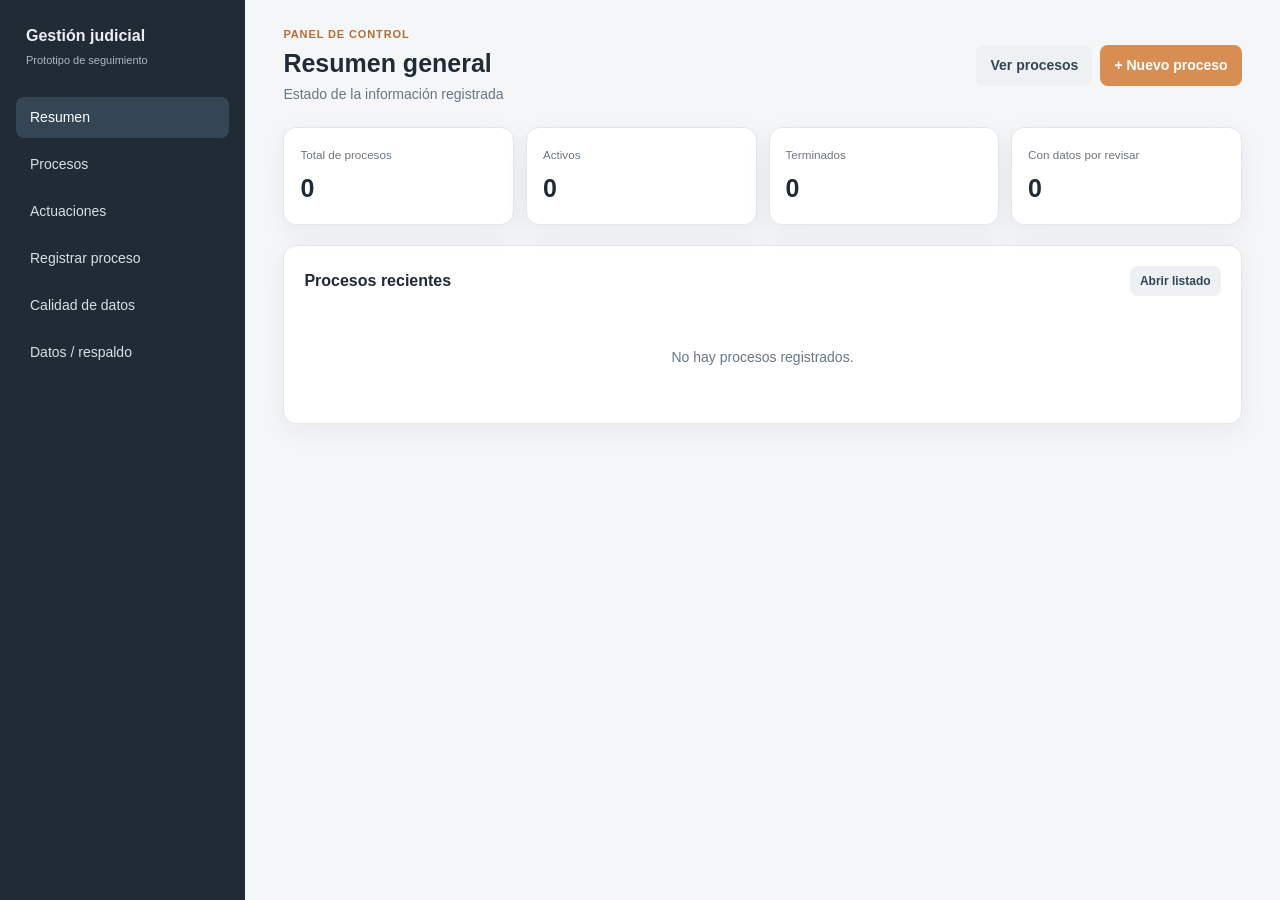
==== index.html @ 2a121b87 "Prueba modular" ====
<!DOCTYPE html>
<html lang="es">

<head>
  <meta charset="UTF-8">
  <meta name="viewport" content="width=device-width, initial-scale=1.0">
  <title>Gestión de procesos judiciales</title>
  <style>
    :root {
      --bg: #f4f6f8;
      --panel: #fff;
      --text: #202b36;
      --muted: #697785;
      --line: #e2e7eb;
      --accent: #d88d53;
      --accent2: #b96d34;
      --soft: #fff3e8;
      --danger: #b54747;
      --green: #287a59;
      --blue: #315d82;
      --shadow: 0 8px 28px rgba(26, 39, 51, .06)
    }

    * {
      box-sizing: border-box
    }

    body {
      margin: 0;
      background: var(--bg);
      color: var(--text);
      font: 14px/1.5 Inter, Segoe UI, Arial, sans-serif
    }

    button,
    input,
    select,
    textarea {
      font: inherit
    }

    button {
      cursor: pointer;
      border: 0;
      border-radius: 8px;
      padding: 10px 14px;
      background: var(--accent);
      color: white;
      font-weight: 600
    }

    button:hover {
      background: var(--accent2)
    }

    button.secondary {
      background: #edf1f4;
      color: #344454
    }

    button.danger {
      background: #fff0f0;
      color: var(--danger)
    }

    button.small {
      padding: 6px 10px;
      font-size: 12px
    }

    .app {
      display: grid;
      grid-template-columns: 245px 1fr;
      min-height: 100vh
    }

    .sidebar {
      background: #202b36;
      color: #eaf0f4;
      padding: 24px 16px
    }

    .brand {
      font-size: 16px;
      font-weight: 700;
      margin: 0 10px 28px
    }

    .brand span {
      display: block;
      color: #aab8c4;
      font-size: 11px;
      font-weight: 400;
      margin-top: 4px
    }

    .nav {
      display: grid;
      gap: 6px
    }

    .nav button {
      background: transparent;
      color: #d6e0e7;
      text-align: left;
      font-weight: 500
    }

    .nav button.active,
    .nav button:hover {
      background: #344554;
      color: white
    }

    .side-note {
      margin: 30px 10px;
      color: #aab8c4;
      font-size: 12px
    }

    .main {
      min-width: 0;
      padding: 26px clamp(16px, 3vw, 42px)
    }

    .top {
      display: flex;
      justify-content: space-between;
      align-items: center;
      gap: 16px;
      margin-bottom: 22px
    }

    .eyebrow {
      color: var(--accent2);
      font-size: 11px;
      font-weight: 700;
      letter-spacing: .08em;
      text-transform: uppercase
    }

    .top h1 {
      font-size: 25px;
      margin: 2px 0
    }

    .muted {
      color: var(--muted)
    }

    .actions {
      display: flex;
      gap: 8px;
      flex-wrap: wrap
    }

    .stats {
      display: grid;
      grid-template-columns: repeat(4, minmax(0, 1fr));
      gap: 12px;
      margin-bottom: 20px
    }

    .stat,
    .panel {
      background: var(--panel);
      border: 1px solid var(--line);
      border-radius: 13px;
      box-shadow: var(--shadow)
    }

    .stat {
      padding: 16px
    }

    .stat small {
      color: var(--muted)
    }

    .stat strong {
      display: block;
      font-size: 25px;
      margin-top: 5px
    }

    .panel {
      padding: 20px;
      margin-bottom: 18px
    }

    .panel-head {
      display: flex;
      justify-content: space-between;
      align-items: center;
      gap: 12px;
      margin-bottom: 16px
    }

    .panel h2 {
      font-size: 16px;
      margin: 0
    }

    .toolbar {
      display: flex;
      gap: 8px;
      flex-wrap: wrap
    }

    .toolbar input {
      min-width: 210px
    }

    .field-grid {
      display: grid;
      grid-template-columns: repeat(2, minmax(0, 1fr));
      gap: 13px
    }

    .field {
      display: grid;
      gap: 5px
    }

    .field.full {
      grid-column: 1/-1
    }

    label {
      font-size: 12px;
      color: #536272;
      font-weight: 650
    }

    input,
    select,
    textarea {
      width: 100%;
      border: 1px solid #d7dee4;
      background: white;
      border-radius: 8px;
      padding: 10px;
      color: var(--text);
      outline: none
    }

    input:focus,
    select:focus,
    textarea:focus {
      border-color: var(--accent);
      box-shadow: 0 0 0 3px #d88d5320
    }

    textarea {
      min-height: 84px;
      resize: vertical
    }

    .steps {
      display: flex;
      gap: 8px;
      margin: 0 0 20px;
      overflow: auto
    }

    .step {
      white-space: nowrap;
      background: #edf1f4;
      color: #657382;
      border-radius: 8px;
      padding: 9px 12px;
      font-size: 12px;
      font-weight: 650
    }

    .step.active {
      background: var(--soft);
      color: var(--accent2);
      outline: 1px solid #edc7a5
    }

    .step.done {
      background: #e8f4ee;
      color: var(--green)
    }

    .form-actions {
      display: flex;
      justify-content: space-between;
      gap: 8px;
      margin-top: 18px
    }

    .hidden {
      display: none !important
    }

    .table-wrap {
      overflow: auto
    }

    table {
      width: 100%;
      border-collapse: collapse;
      min-width: 720px
    }

    th,
    td {
      text-align: left;
      padding: 11px 10px;
      border-bottom: 1px solid var(--line);
      vertical-align: middle
    }

    th {
      font-size: 11px;
      color: var(--muted);
      text-transform: uppercase;
      letter-spacing: .04em
    }

    td {
      font-size: 13px
    }

    .pill {
      display: inline-block;
      padding: 4px 8px;
      border-radius: 20px;
      background: #edf1f4;
      color: #4f6170;
      font-size: 11px
    }

    .pill.active {
      background: #e8f4ee;
      color: var(--green)
    }

    .pill.closed {
      background: #f1f0f0;
      color: #68727b
    }

    .empty {
      text-align: center;
      padding: 35px;
      color: var(--muted)
    }

    .record-title {
      font-weight: 700
    }

    .record-sub {
      font-size: 11px;
      color: var(--muted)
    }

    .notice {
      padding: 11px 13px;
      border-radius: 8px;
      background: #fff7eb;
      color: #855b2f;
      font-size: 12px;
      margin-bottom: 14px
    }

    .actions-list {
      display: grid;
      gap: 10px
    }

    .action-row {
      display: grid;
      grid-template-columns: 150px 1fr auto;
      gap: 10px;
      align-items: center;
      border: 1px solid var(--line);
      padding: 12px;
      border-radius: 9px
    }

    .footer-note {
      font-size: 11px;
      color: var(--muted);
      margin-top: 15px
    }

    @media(max-width:850px) {
      .app {
        grid-template-columns: 1fr
      }

      .sidebar {
        padding: 12px
      }

      .brand {
        margin: 5px 8px 12px
      }

      .nav {
        grid-template-columns: repeat(3, 1fr)
      }

      .nav button {
        text-align: center;
        padding: 8px
      }

      .side-note {
        display: none
      }

      .stats {
        grid-template-columns: repeat(2, 1fr)
      }
    }

    @media(max-width:560px) {
      .main {
        padding: 16px
      }

      .top {
        align-items: flex-start;
        flex-direction: column
      }

      .field-grid {
        grid-template-columns: 1fr
      }

      .field.full {
        grid-column: auto
      }

      .stats {
        gap: 8px
      }

      .stat {
        padding: 12px
      }

      .action-row {
        grid-template-columns: 1fr
      }

      .steps {
        gap: 5px
      }
    }

    .modal {
      position: fixed;
      inset: 0;
      z-index: 5;
      background: #17212bb8;
      padding: 20px;
      display: none;
      place-items: center
    }

    .modal.open {
      display: grid
    }

    .modal-card {
      width: min(760px, 100%);
      max-height: min(85vh, 760px);
      overflow: auto;
      background: white;
      border-radius: 12px;
      padding: 22px;
      box-shadow: 0 18px 60px #10182055
    }

    .action-list {
      display: grid;
      gap: 8px;
      margin: 16px 0
    }

    .action-item {
      border-left: 3px solid var(--accent);
      padding: 10px 12px;
      background: #f7f8f9
    }

    .action-item strong {
      display: block;
      margin-bottom: 3px
    }

    .action-form {
      display: grid;
      grid-template-columns: 170px 1fr auto;
      gap: 8px;
      align-items: end
    }

    .modal-head {
      display: flex;
      justify-content: space-between;
      align-items: flex-start;
      gap: 12px
    }

    @media(max-width:560px) {
      .action-form {
        grid-template-columns: 1fr
      }
    }
  </style>
</head>

<body>
  <div class="app">
    <aside class="sidebar">
      <div class="brand">Gestión judicial <span>Prototipo de seguimiento</span></div>
      <nav class="nav">
        <button class="active" data-view="dashboard">Resumen</button>
        <button data-view="processes">Procesos</button>
        <button data-view="actions">Actuaciones</button>
        <button data-view="form">Registrar proceso</button>
        <button data-view="quality">Calidad de datos</button>
        <button data-view="backup">Datos / respaldo</button>
      </nav>
    </aside>
    <main class="main">
      <header class="top">
        <div>
          <div class="eyebrow">Panel de control</div>
          <h1 id="pageTitle">Resumen general</h1>
          <div class="muted" id="pageSubtitle">Estado de la información registrada</div>
        </div>
        <div class="actions"><button class="secondary" onclick="showView('processes')">Ver procesos</button><button
            onclick="newProcess()">+ Nuevo proceso</button></div>
      </header>
      <section id="dashboard" class="view">
        <div class="stats">
          <div class="stat"><small>Total de procesos</small><strong id="statTotal">0</strong></div>
          <div class="stat"><small>Activos</small><strong id="statActive">0</strong></div>
          <div class="stat"><small>Terminados</small><strong id="statClosed">0</strong></div>
          <div class="stat"><small>Con datos por revisar</small><strong id="statIssues">0</strong></div>
        </div>
        <div class="panel">
          <div class="panel-head">
            <h2>Procesos recientes</h2><button class="secondary small" onclick="showView('processes')">Abrir
              listado</button>
          </div>
          <div id="recentTable"></div>
        </div>
      </section>
      <section id="processes" class="view hidden">
        <div class="panel">
          <div class="panel-head">
            <h2>Listado de procesos</h2>
            <div class="toolbar"><input id="search" placeholder="Buscar radicado, demandante, abogado..."
                oninput="renderProcesses()"><select id="filterState" onchange="renderProcesses()">
                <option value="">Todos los estados</option>
                <option>Activo</option>
                <option>Terminado</option>
                <option>Desvinculado</option>
              </select></div>
          </div>
          <div id="processTable"></div>
        </div>
      </section>
      <section id="actions" class="view hidden">
        <div class="panel">
          <div class="panel-head">
            <h2>Actuaciones registradas</h2>
            <div class="toolbar"><input id="actionsSearch" placeholder="Buscar actuación, proceso o radicado..."
                oninput="renderActions()"></div>
          </div>
          <div id="allActionsTable"></div>
        </div>
      </section>
      <section id="form" class="view hidden">
        <div class="panel">
          <div class="panel-head">
            <div>
              <h2 id="formTitle">Registrar proceso</h2>
              <div class="muted">Complete la información por etapas. Los campos marcados con * son obligatorios.</div>
            </div><span class="pill" id="editBadge">Nuevo</span>
          </div>
          <div class="steps" id="steps">
            <div class="step active">1. Identificación</div>
            <div class="step">2. Partes</div>
            <div class="step">3. Información judicial</div>
            <div class="step">4. Pretensiones</div>
            <div class="step">5. Revisión</div>
          </div>
          <form id="processForm" onsubmit="return false">
            <div class="form-step" data-step="0">
              <div class="field-grid">
                <div class="field"><label>No. corto *</label><input name="shortNo" placeholder="AAAA-NNNNN" required>
                </div>
                <div class="field"><label>Radicado (23 dígitos) *</label><input name="radicado" inputmode="numeric"
                    maxlength="23" placeholder="Solo números" required></div>
                <div class="field"><label>Radicado actual</label><input name="currentRadicado"></div>
                <div class="field"><label>ID SIPROJ</label><input name="siproJ"></div>
                <div class="field"><label>Expediente ORFEO</label><input name="orfeo"></div>
                <div class="field"><label>Cédulas / identificadores</label><input name="ids"></div>
              </div>
            </div>
            <div class="form-step hidden" data-step="1">
              <div class="field-grid">
                <div class="field"><label>Demandante *</label><input name="claimant" required></div>
                <div class="field"><label>Demandado *</label><input name="defendant" required></div>
                <div class="field"><label>Área generadora del daño</label><input name="area"></div>
                <div class="field"><label>Abogado / responsable</label><input name="lawyer"></div>
              </div>
            </div>
            <div class="form-step hidden" data-step="2">
              <div class="field-grid">
                <div class="field"><label>Instancia</label><select name="instance">
                    <option value="">Seleccione</option>
                    <option>Primera</option>
                    <option>Segunda</option>
                    <option>Única</option>
                    <option>Casación</option>
                    <option>Otra</option>
                  </select></div>
                <div class="field"><label>Tipo de proceso</label><input name="type"
                    placeholder="Ej. Reparación directa"></div>
                <div class="field"><label>Despacho judicial inicial</label><input name="court"></div>
                <div class="field"><label>Causa</label><input name="cause"></div>
                <div class="field"><label>Estado *</label><select name="state" required>
                    <option>Activo</option>
                    <option>Terminado</option>
                    <option>Desvinculado</option>
                  </select></div>
                <div class="field"><label>Fecha de inicio</label><input name="startDate" type="date"></div>
                <div class="field"><label>Fecha de terminación</label><input name="endDate" type="date"></div>
              </div>
            </div>
            <div class="form-step hidden" data-step="3">
              <div class="field-grid">
                <div class="field full"><label>Pretensión / asunto</label><textarea name="claim"></textarea></div>
                <div class="field"><label>Valor de las pretensiones (COP)</label><input name="amount" type="number"
                    min="0" step="1" placeholder="Ej. 150000000"></div>
                <div class="field"><label>¿Medida cautelar?</label><select name="cautelar">
                    <option>No informado</option>
                    <option>Sí</option>
                    <option>No</option>
                  </select></div>
                <div class="field full"><label>Observaciones</label><textarea name="notes"></textarea></div>
              </div>
            </div>
            <div class="form-step hidden" data-step="4">
              <div id="reviewBox" class="notice">Revise la información antes de guardar.</div>
              <div class="field"><label><input type="checkbox" id="confirmData" style="width:auto"> Confirmo que revisé
                  los datos ingresados.</label></div>
            </div>
            <div class="form-actions"><button type="button" class="secondary" id="prevBtn"
                onclick="moveStep(-1)">Anterior</button>
              <div><button type="button" class="secondary" onclick="showView('processes')">Cancelar</button> <button
                  type="button" id="nextBtn" onclick="moveStep(1)">Siguiente</button><button type="button" id="saveBtn"
                  class="hidden" onclick="saveProcess()">Guardar proceso</button></div>
            </div>
          </form>
        </div>
      </section>
      <section id="quality" class="view hidden">
        <div class="panel">
          <div class="panel-head">
            <h2>Revisión de calidad</h2><button class="secondary small" onclick="renderQuality()">Actualizar</button>
          </div>
          <div id="qualityTable"></div>
        </div>
      </section>
      <section id="backup" class="view hidden">
        <div class="panel">
          <h2>Datos y Excel</h2>
          <p class="muted">Descargue un archivo Excel con una hoja de procesos yotra de actuaciones.</p>
          <div class="actions"><button onclick="exportExcel()">Descargar Excel</button><button class="danger"
              onclick="clearData()">Eliminar todos los datos</button></div>
        </div>
      </section>
    </main>
    <div id="actionsDialog" class="modal" role="dialog" aria-modal="true" aria-labelledby="actionsTitle">
      <section class="modal-card">
        <div class="modal-head">
          <div>
            <h2 id="actionsTitle">Actuaciones</h2>
            <div id="actionsProcess" class="muted"></div>
          </div><button class="secondary small" type="button" onclick="closeActions()"
            aria-label="Cerrar">Cerrar</button>
        </div>
        <div id="actionList" class="action-list"></div>
        <form id="actionForm" class="action-form" onsubmit="saveAction(event)">
          <div class="field"><label for="actionDate">Fecha</label><input id="actionDate" type="date" required></div>
          <div class="field"><label for="actionDescription">Descripción</label><input id="actionDescription" required
              maxlength="1000" placeholder="Descripción de la actuación"></div>
          <button type="submit">Agregar</button>
        </form>
      </section>
    </div>
  </div>
  <script>
    const KEY = 'demo_procesos_judiciales_v1'; let records = []; let step = 0; let editingId = null; let actionProcessId = null;
    const fields = ['shortNo', 'radicado', 'currentRadicado', 'siproJ', 'orfeo', 'ids', 'claimant', 'defendant', 'area', 'lawyer', 'instance', 'type', 'court', 'cause', 'state', 'startDate', 'endDate', 'claim', 'amount', 'cautelar', 'notes'];
    const labels = { shortNo: 'No. corto', radicado: 'Radicado', currentRadicado: 'Radicado actual', siproJ: 'ID SIPROJ', orfeo: 'Expediente ORFEO', ids: 'Cédulas / identificadores', claimant: 'Demandante', defendant: 'Demandado', area: 'Área generadora', lawyer: 'Responsable', instance: 'Instancia', type: 'Tipo de proceso', court: 'Despacho', cause: 'Causa', state: 'Estado', startDate: 'Fecha de inicio', endDate: 'Fecha de terminación', claim: 'Pretensión / asunto', amount: 'Valor de pretensiones', cautelar: 'Medida cautelar', notes: 'Observaciones' };
    function load() { try { const saved = localStorage.getItem(KEY); records = saved ? JSON.parse(saved) : []; if (!Array.isArray(records)) records = [] } catch (error) { records = []; console.error(error) } renderAll() }
    function persist() { localStorage.setItem(KEY, JSON.stringify(records)); renderAll() }
    function showView(id) { document.querySelectorAll('.view').forEach(x => x.classList.add('hidden')); document.getElementById(id).classList.remove('hidden'); document.querySelectorAll('.nav button').forEach(b => b.classList.toggle('active', b.dataset.view === id)); const titles = { dashboard: ['Resumen general', 'Estado de la información registrada'], processes: ['Procesos', 'Consulta y edición de registros'], actions: ['Actuaciones', 'Historial de actuaciones registradas'], form: ['Registro de proceso', 'Formulario por etapas'], quality: ['Calidad de datos', 'Campos faltantes o inconsistentes'], backup: ['Datos y Excel', 'Descarga de información en formato Excel'] }; document.getElementById('pageTitle').textContent = titles[id][0]; document.getElementById('pageSubtitle').textContent = titles[id][1]; if (id === 'processes') renderProcesses(); if (id === 'actions') renderActions(); if (id === 'quality') renderQuality() }
    document.querySelectorAll('.nav button').forEach(b => b.addEventListener('click', () => showView(b.dataset.view)));
    function newProcess() { editingId = null; document.getElementById('processForm').reset(); document.getElementById('formTitle').textContent = 'Registrar proceso'; document.getElementById('editBadge').textContent = 'Nuevo'; document.getElementById('confirmData').checked = false; step = 0; setStep(); showView('form') }
    function editProcess(id) { const r = records.find(x => x.id === id); if (!r) return; editingId = id; const f = document.getElementById('processForm'); f.reset(); fields.forEach(k => { if (f.elements[k]) f.elements[k].value = r[k] ?? '' }); document.getElementById('formTitle').textContent = 'Editar proceso'; document.getElementById('editBadge').textContent = 'Edición'; document.getElementById('confirmData').checked = false; step = 0; setStep(); showView('form') }
    function setStep() { document.querySelectorAll('.form-step').forEach((el, i) => el.classList.toggle('hidden', i !== step)); document.querySelectorAll('.step').forEach((el, i) => { el.classList.toggle('active', i === step); el.classList.toggle('done', i < step) }); document.getElementById('prevBtn').disabled = step === 0; document.getElementById('nextBtn').classList.toggle('hidden', step === 4); document.getElementById('saveBtn').classList.toggle('hidden', step !== 4); if (step === 4) makeReview() }
    function moveStep(delta) { if (delta > 0 && !validateStep()) return; step = Math.max(0, Math.min(4, step + delta)); setStep() }
    function validateStep() {
      const box = document.querySelector(`.form-step[data-step="${step}"]`); for (const el of box.querySelectorAll('[required]')) { if (!el.value.trim()) { el.focus(); alert('Complete el campo obligatorio: ' + (el.closest('.field').querySelector('label')?.textContent || el.name)); return false } }
      if (step === 0) { let rad = document.querySelector('[name=radicado]').value.trim(); if (!/^\d{23}$/.test(rad)) { alert('El radicado debe contener exactamente 23 dígitos. Se conserva como texto para evitar pérdida de ceros.'); return false } }
      return true
    }
    function makeReview() { let f = document.getElementById('processForm'); let data = Object.fromEntries(fields.map(k => [k, f.elements[k]?.value || ''])); document.getElementById('reviewBox').innerHTML = '<b>Resumen de revisión</b><br>' + ['shortNo', 'radicado', 'claimant', 'defendant', 'type', 'state', 'lawyer'].map(k => `<div>${labels[k]}: ${escapeHtml(data[k] || 'Sin diligenciar')}</div>`).join('') + '<br>Al guardar, el registro quedará disponible en este navegador.' }
    async function saveProcess() { if (!document.getElementById('confirmData').checked) { alert('Marque la confirmación de revisión antes de guardar.'); return } const f = document.getElementById('processForm'); const data = Object.fromEntries(fields.map(k => [k, f.elements[k]?.value.trim() || ''])); if (!/^\d{23}$/.test(data.radicado)) { alert('Radicado inválido.'); step = 0; setStep(); return } const duplicate = records.find(r => r.radicado === data.radicado && r.id !== editingId); if (duplicate) { alert('Ya existe un registro con ese radicado. Revise el listado antes de continuar.'); return } if (data.state === 'Terminado' && !data.endDate && !confirm('El proceso está Terminado pero no tiene fecha de terminación. ¿Guardar de todas formas?')) return; const now = new Date().toISOString(); if (editingId) { let i = records.findIndex(r => r.id === editingId); records[i] = { ...records[i], ...data, updatedAt: now } } else records.unshift({ id: crypto.randomUUID ? crypto.randomUUID() : String(Date.now()), ...data, createdAt: now, updatedAt: now, actions: [] }); try { await persist(); newProcess(); alert('Registro guardado. El formulario está listo para registrar otro proceso.') } catch (error) { alert(error.message) } }
    function escapeHtml(s) { return String(s ?? '').replace(/[&<>"']/g, c => ({ '&': '&amp;', '<': '&lt;', '>': '&gt;', '"': '&quot;', "'": '&#39;' }[c])) }
    function fmtDate(s) { return s ? new Date(s + 'T00:00:00').toLocaleDateString('es-CO') : '—' }
    function row(r) { return `<tr><td><div class="record-title">${escapeHtml(r.shortNo || 'Sin número')}</div><div class="record-sub">${escapeHtml(r.radicado)}</div></td><td>${escapeHtml(r.claimant || '—')}<div class="record-sub">Demandado: ${escapeHtml(r.defendant || '—')}</div></td><td>${escapeHtml(r.type || '—')}</td><td>${escapeHtml(r.lawyer || 'Sin asignar')}</td><td><span class="pill ${r.state === 'Activo' ? 'active' : r.state === 'Terminado' ? 'closed' : ''}">${escapeHtml(r.state)}</span></td><td><button class="secondary small" onclick="editProcess('${r.id}')">Editar</button> <button class="secondary small" onclick="openActions('${r.id}')">Actuaciones (${(r.actions || []).length})</button> <button class="danger small" onclick="deleteProcess('${r.id}')">Eliminar</button></td></tr>` }
    function table(list) { return list.length ? `<div class="table-wrap"><table><thead><tr><th>Identificación</th><th>Partes</th><th>Tipo</th><th>Responsable</th><th>Estado</th><th>Acciones</th></tr></thead><tbody>${list.map(row).join('')}</tbody></table></div>` : '<div class="empty">No hay procesos registrados.</div>' }
    function renderProcesses() { let q = (document.getElementById('search')?.value || '').toLowerCase(); let st = document.getElementById('filterState')?.value || ''; let list = records.filter(r => (!st || r.state === st) && fields.some(k => String(r[k] || '').toLowerCase().includes(q))); document.getElementById('processTable').innerHTML = table(list) }
    function renderActions() { const query = (document.getElementById('actionsSearch')?.value || '').trim().toLowerCase(); const entries = records.flatMap(record => (record.actions || []).map(action => ({ record, action }))).filter(({ record, action }) => [record.shortNo, record.radicado, record.claimant, action.date, action.description].some(value => String(value || '').toLowerCase().includes(query))).sort((a, b) => b.action.date.localeCompare(a.action.date) || String(b.action.createdAt || '').localeCompare(String(a.action.createdAt || ''))); document.getElementById('allActionsTable').innerHTML = entries.length ? `<div class="table-wrap"><table><thead><tr><th>Proceso</th><th>Radicado</th><th>Fecha</th><th>Actuación</th><th>Demandante</th><th></th></tr></thead><tbody>${entries.map(({ record, action }) => `<tr><td>${escapeHtml(record.shortNo || 'Sin número')}</td><td>${escapeHtml(record.radicado || '—')}</td><td>${escapeHtml(fmtDate(action.date))}</td><td>${escapeHtml(action.description)}</td><td>${escapeHtml(record.claimant || '—')}</td><td><button class="secondary small" onclick="openActions('${record.id}')">Abrir historial</button></td></tr>`).join('')}</tbody></table></div>` : '<div class="empty">No hay actuaciones registradas.</div>' }
    function renderAll() { document.getElementById('statTotal').textContent = records.length; document.getElementById('statActive').textContent = records.filter(r => r.state === 'Activo').length; document.getElementById('statClosed').textContent = records.filter(r => r.state === 'Terminado').length; document.getElementById('statIssues').textContent = records.filter(issues).length; document.getElementById('recentTable').innerHTML = table(records.slice(0, 5)); if (!document.getElementById('processes').classList.contains('hidden')) renderProcesses(); if (!document.getElementById('actions').classList.contains('hidden')) renderActions(); if (!document.getElementById('quality').classList.contains('hidden')) renderQuality() }
    function issues(r) { return !r.currentRadicado || !r.lawyer || (r.state === 'Terminado' && !r.endDate) || !r.area }
    function renderQuality() { let list = records.filter(issues); document.getElementById('qualityTable').innerHTML = list.length ? `<div class="table-wrap"><table><thead><tr><th>No. corto</th><th>Radicado</th><th>Observaciones de calidad</th><th></th></tr></thead><tbody>${list.map(r => { let m = []; if (!r.currentRadicado) m.push('Falta radicado actual'); if (!r.lawyer) m.push('Sin responsable'); if (!r.area) m.push('Sin área'); if (r.state === 'Terminado' && !r.endDate) m.push('Terminado sin fecha'); return `<tr><td>${escapeHtml(r.shortNo)}</td><td>${escapeHtml(r.radicado)}</td><td>${m.join(' · ')}</td><td><button class="secondary small" onclick="editProcess('${r.id}')">Completar</button></td></tr>` }).join('')}</tbody></table></div>` : '<div class="empty">No se detectan pendientes en los campos básicos revisados.</div>' }
    async function deleteProcess(id) { if (!confirm('¿Eliminar este registro y sus actuaciones de este navegador?')) return; records = records.filter(r => r.id !== id); try { await persist() } catch (error) { alert(error.message) } }
    function openActions(id) { actionProcessId = id; document.getElementById('actionDate').value = new Date().toISOString().slice(0, 10); document.getElementById('actionDescription').value = ''; renderActionDialog(); document.getElementById('actionsDialog').classList.add('open') }
    function closeActions() { document.getElementById('actionsDialog').classList.remove('open'); actionProcessId = null }
    function renderActionDialog() { const record = records.find(r => r.id === actionProcessId); if (!record) return; document.getElementById('actionsTitle').textContent = 'Actuaciones · ' + (record.shortNo || 'Proceso'); document.getElementById('actionsProcess').textContent = 'Radicado ' + (record.radicado || ''); const list = [...(record.actions || [])].sort((a, b) => b.date.localeCompare(a.date)); document.getElementById('actionList').innerHTML = list.length ? list.map(action => `<article class="action-item"><strong>${escapeHtml(fmtDate(action.date))}</strong><div>${escapeHtml(action.description)}</div></article>`).join('') : '<div class="empty">Este proceso aún no tiene actuaciones registradas.</div>' }
    async function saveAction(event) { event.preventDefault(); const record = records.find(r => r.id === actionProcessId); if (!record) return; record.actions = record.actions || []; record.actions.push({ date: document.getElementById('actionDate').value, description: document.getElementById('actionDescription').value.trim(), createdAt: new Date().toISOString() }); record.updatedAt = new Date().toISOString(); try { await persist(); renderActionDialog(); document.getElementById('actionDescription').value = '' } catch (error) { alert(error.message) } }
    function xmlEscape(value) { return String(value ?? '').replace(/[&<>"']/g, char => ({ '&': '&amp;', '<': '&lt;', '>': '&gt;', '"': '&quot;', "'": '&apos;' }[char])) }
    function excelCell(value, type = 'String') { return `<Cell><Data ss:Type="${type}">${xmlEscape(value)}</Data></Cell>` }
    function excelRow(values, style = '') { return `<Row${style ? ` ss:StyleID="${style}"` : ''}>${values.map(value => value && typeof value === 'object' ? excelCell(value.value, value.type) : excelCell(value)).join('')}</Row>` }
    function exportExcel() {
      const processHeaders = [...fields.map(field => labels[field]), 'Creado', 'Actualizado', 'Actuaciones'];
      const processRows = records.map(record => [
        ...fields.map(field => record[field] || ''),
        record.createdAt || '',
        record.updatedAt || '',
        { value: (record.actions || []).length, type: 'Number' }
      ]);
      const actionEntries = records.flatMap(record => (record.actions || []).map(action => [
        record.shortNo || '', record.radicado || '', action.date || '', action.description || '', action.createdAt || ''
      ]));
      const actionHeaders = ['No. corto', 'Radicado', 'Fecha', 'Descripción', 'Registrada'];
      const workbook = `<?xml version="1.0" encoding="UTF-8"?><?mso-application progid="Excel.Sheet"?><Workbook xmlns="urn:schemas-microsoft-com:office:spreadsheet" xmlns:o="urn:schemas-microsoft-com:office:office" xmlns:x="urn:schemas-microsoft-com:office:excel" xmlns:ss="urn:schemas-microsoft-com:office:spreadsheet"><Styles><Style ss:ID="Header"><Font ss:Bold="1" ss:Color="#FFFFFF"/><Interior ss:Color="#344554" ss:Pattern="Solid"/></Style></Styles><Worksheet ss:Name="Procesos"><Table>${excelRow(processHeaders, 'Header')}${processRows.map(row => excelRow(row)).join('')}</Table></Worksheet><Worksheet ss:Name="Actuaciones"><Table>${excelRow(actionHeaders, 'Header')}${actionEntries.map(row => excelRow(row)).join('')}</Table></Worksheet></Workbook>`;
      const blob = new Blob(['\uFEFF', workbook], { type: 'application/vnd.ms-excel;charset=utf-8' });
      const url = URL.createObjectURL(blob);
      const link = document.createElement('a');
      link.href = url;
      link.download = 'procesos_judiciales.xls';
      link.click();
      URL.revokeObjectURL(url);
    }
    async function clearData() { if (!confirm('Esta acción elimina todos los registros guardados en este navegador. ¿Continuar?')) return; records = []; try { await persist() } catch (error) { alert(error.message) } }
    load();
  </script>
</body>

</html>
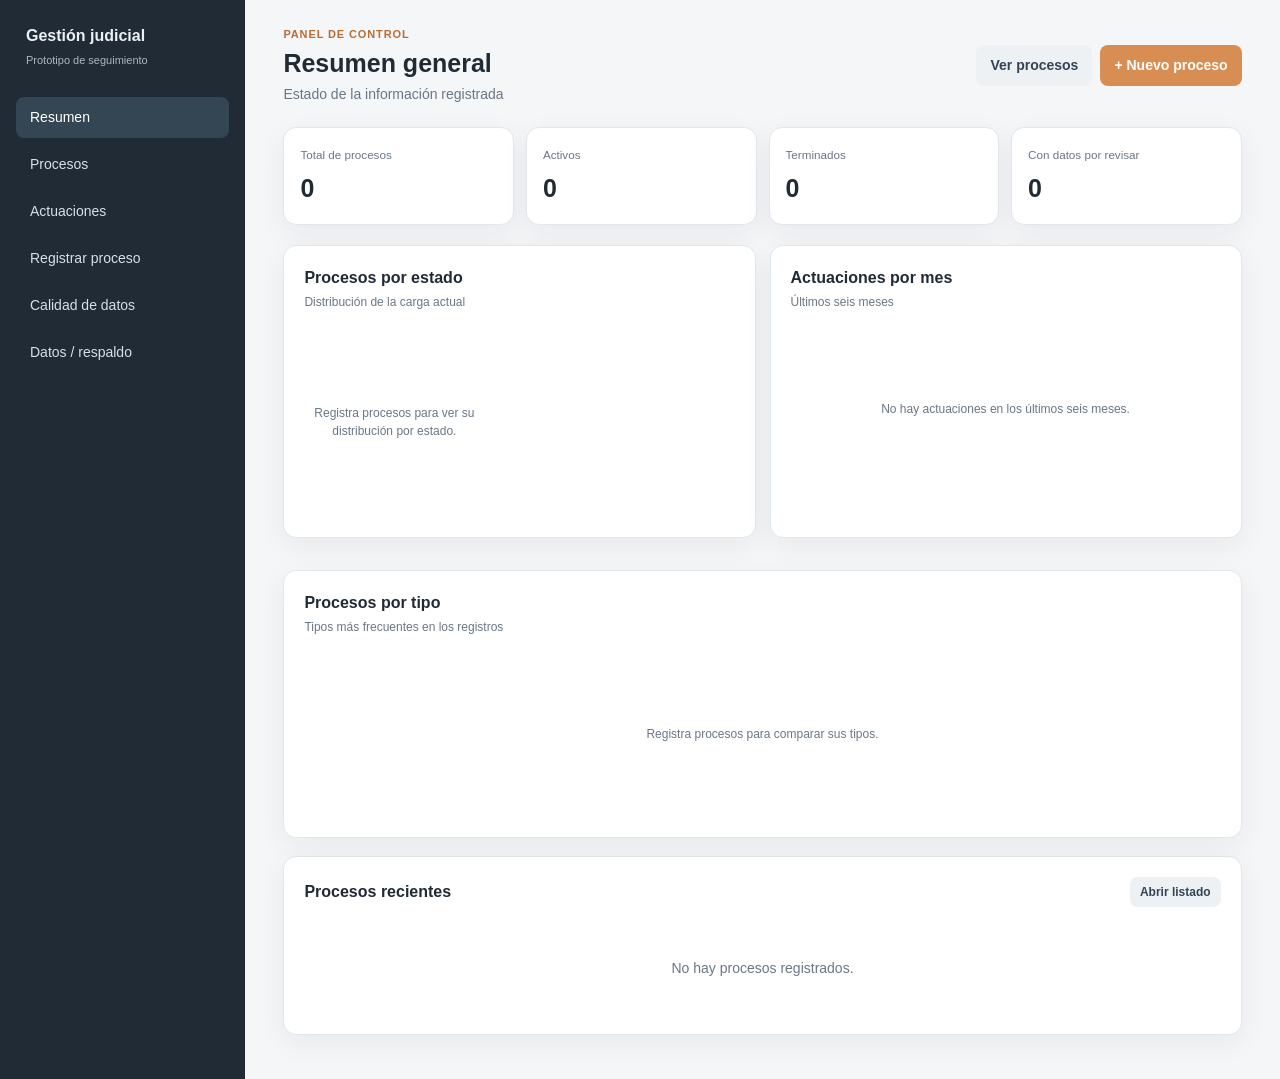
==== commit aea6a5b9: "Dash borad mejorado" ====
--- a/index.html
+++ b/index.html
@@ -161,6 +161,186 @@
       margin-bottom: 20px
     }
 
+    .dashboard-charts {
+      display: grid;
+      grid-template-columns: repeat(2, minmax(0, 1fr));
+      gap: 14px
+    }
+
+    .chart-panel {
+      min-width: 0
+    }
+
+    .chart-panel.wide {
+      grid-column: 1 / -1
+    }
+
+    .chart-subtitle {
+      color: var(--muted);
+      font-size: 12px;
+      margin-top: 3px
+    }
+
+    .status-chart {
+      display: grid;
+      grid-template-columns: minmax(130px, 180px) 1fr;
+      align-items: center;
+      gap: 20px;
+      min-height: 190px
+    }
+
+    .donut-wrap {
+      display: grid;
+      place-items: center;
+      position: relative;
+      width: 170px;
+      aspect-ratio: 1
+    }
+
+    .donut-wrap svg {
+      display: block;
+      width: 100%;
+      height: 100%
+    }
+
+    .donut-center {
+      position: absolute;
+      display: grid;
+      text-align: center;
+      line-height: 1.2
+    }
+
+    .donut-center strong {
+      font-size: 25px
+    }
+
+    .donut-center span {
+      color: var(--muted);
+      font-size: 11px
+    }
+
+    .chart-legend {
+      display: grid;
+      gap: 10px
+    }
+
+    .legend-row {
+      display: grid;
+      grid-template-columns: 10px 1fr auto;
+      align-items: center;
+      gap: 8px;
+      min-width: 0;
+      font-size: 12px
+    }
+
+    .legend-swatch {
+      width: 9px;
+      height: 9px;
+      border-radius: 2px
+    }
+
+    .legend-name {
+      overflow: hidden;
+      text-overflow: ellipsis;
+      white-space: nowrap
+    }
+
+    .legend-value {
+      color: var(--muted);
+      font-variant-numeric: tabular-nums
+    }
+
+    .month-chart {
+      display: grid;
+      grid-template-columns: repeat(6, minmax(0, 1fr));
+      gap: 10px;
+      align-items: end;
+      min-height: 190px;
+      padding-top: 16px
+    }
+
+    .month-column {
+      display: grid;
+      grid-template-rows: 20px 1fr 20px;
+      gap: 7px;
+      min-width: 0;
+      height: 170px;
+      text-align: center
+    }
+
+    .month-value,
+    .month-label {
+      color: var(--muted);
+      font-size: 11px;
+      font-variant-numeric: tabular-nums
+    }
+
+    .month-track {
+      display: flex;
+      align-items: end;
+      overflow: hidden;
+      background: #f0f3f5;
+      border-radius: 4px;
+      min-height: 0
+    }
+
+    .month-bar {
+      width: 100%;
+      height: var(--bar-height);
+      min-height: 0;
+      background: #287a59;
+      border-radius: 4px 4px 0 0
+    }
+
+    .rank-chart {
+      display: grid;
+      gap: 13px;
+      padding: 5px 0
+    }
+
+    .rank-row {
+      display: grid;
+      grid-template-columns: minmax(100px, 190px) 1fr 32px;
+      align-items: center;
+      gap: 12px
+    }
+
+    .rank-name {
+      overflow: hidden;
+      text-overflow: ellipsis;
+      white-space: nowrap;
+      font-size: 12px
+    }
+
+    .rank-track {
+      height: 9px;
+      overflow: hidden;
+      background: #f0f3f5;
+      border-radius: 5px
+    }
+
+    .rank-bar {
+      height: 100%;
+      background: #315d82;
+      border-radius: inherit
+    }
+
+    .rank-count {
+      color: var(--muted);
+      font-size: 12px;
+      text-align: right;
+      font-variant-numeric: tabular-nums
+    }
+
+    .chart-empty {
+      display: grid;
+      place-items: center;
+      min-height: 165px;
+      color: var(--muted);
+      font-size: 12px;
+      text-align: center
+    }
+
     .stat,
     .panel {
       background: var(--panel);
@@ -417,6 +597,14 @@
       .stats {
         grid-template-columns: repeat(2, 1fr)
       }
+
+      .dashboard-charts {
+        grid-template-columns: 1fr
+      }
+
+      .chart-panel.wide {
+        grid-column: auto
+      }
     }
 
     @media(max-width:560px) {
@@ -451,6 +639,21 @@
 
       .steps {
         gap: 5px
+      }
+
+      .status-chart {
+        grid-template-columns: 1fr;
+        justify-items: center;
+        gap: 14px
+      }
+
+      .chart-legend {
+        width: 100%
+      }
+
+      .rank-row {
+        grid-template-columns: minmax(82px, 125px) 1fr 28px;
+        gap: 8px
       }
     }
 
@@ -546,6 +749,35 @@
           <div class="stat"><small>Activos</small><strong id="statActive">0</strong></div>
           <div class="stat"><small>Terminados</small><strong id="statClosed">0</strong></div>
           <div class="stat"><small>Con datos por revisar</small><strong id="statIssues">0</strong></div>
+        </div>
+        <div class="dashboard-charts">
+          <section class="panel chart-panel" aria-labelledby="stateChartTitle">
+            <div class="panel-head">
+              <div>
+                <h2 id="stateChartTitle">Procesos por estado</h2>
+                <div class="chart-subtitle">Distribución de la carga actual</div>
+              </div>
+            </div>
+            <div id="stateChart" class="status-chart"></div>
+          </section>
+          <section class="panel chart-panel" aria-labelledby="activityChartTitle">
+            <div class="panel-head">
+              <div>
+                <h2 id="activityChartTitle">Actuaciones por mes</h2>
+                <div class="chart-subtitle">Últimos seis meses</div>
+              </div>
+            </div>
+            <div id="activityChart"></div>
+          </section>
+          <section class="panel chart-panel wide" aria-labelledby="typeChartTitle">
+            <div class="panel-head">
+              <div>
+                <h2 id="typeChartTitle">Procesos por tipo</h2>
+                <div class="chart-subtitle">Tipos más frecuentes en los registros</div>
+              </div>
+            </div>
+            <div id="typeChart"></div>
+          </section>
         </div>
         <div class="panel">
           <div class="panel-head">
@@ -727,7 +959,55 @@
     function table(list) { return list.length ? `<div class="table-wrap"><table><thead><tr><th>Identificación</th><th>Partes</th><th>Tipo</th><th>Responsable</th><th>Estado</th><th>Acciones</th></tr></thead><tbody>${list.map(row).join('')}</tbody></table></div>` : '<div class="empty">No hay procesos registrados.</div>' }
     function renderProcesses() { let q = (document.getElementById('search')?.value || '').toLowerCase(); let st = document.getElementById('filterState')?.value || ''; let list = records.filter(r => (!st || r.state === st) && fields.some(k => String(r[k] || '').toLowerCase().includes(q))); document.getElementById('processTable').innerHTML = table(list) }
     function renderActions() { const query = (document.getElementById('actionsSearch')?.value || '').trim().toLowerCase(); const entries = records.flatMap(record => (record.actions || []).map(action => ({ record, action }))).filter(({ record, action }) => [record.shortNo, record.radicado, record.claimant, action.date, action.description].some(value => String(value || '').toLowerCase().includes(query))).sort((a, b) => b.action.date.localeCompare(a.action.date) || String(b.action.createdAt || '').localeCompare(String(a.action.createdAt || ''))); document.getElementById('allActionsTable').innerHTML = entries.length ? `<div class="table-wrap"><table><thead><tr><th>Proceso</th><th>Radicado</th><th>Fecha</th><th>Actuación</th><th>Demandante</th><th></th></tr></thead><tbody>${entries.map(({ record, action }) => `<tr><td>${escapeHtml(record.shortNo || 'Sin número')}</td><td>${escapeHtml(record.radicado || '—')}</td><td>${escapeHtml(fmtDate(action.date))}</td><td>${escapeHtml(action.description)}</td><td>${escapeHtml(record.claimant || '—')}</td><td><button class="secondary small" onclick="openActions('${record.id}')">Abrir historial</button></td></tr>`).join('')}</tbody></table></div>` : '<div class="empty">No hay actuaciones registradas.</div>' }
-    function renderAll() { document.getElementById('statTotal').textContent = records.length; document.getElementById('statActive').textContent = records.filter(r => r.state === 'Activo').length; document.getElementById('statClosed').textContent = records.filter(r => r.state === 'Terminado').length; document.getElementById('statIssues').textContent = records.filter(issues).length; document.getElementById('recentTable').innerHTML = table(records.slice(0, 5)); if (!document.getElementById('processes').classList.contains('hidden')) renderProcesses(); if (!document.getElementById('actions').classList.contains('hidden')) renderActions(); if (!document.getElementById('quality').classList.contains('hidden')) renderQuality() }
+    function renderAll() { document.getElementById('statTotal').textContent = records.length; document.getElementById('statActive').textContent = records.filter(r => r.state === 'Activo').length; document.getElementById('statClosed').textContent = records.filter(r => r.state === 'Terminado').length; document.getElementById('statIssues').textContent = records.filter(issues).length; document.getElementById('recentTable').innerHTML = table(records.slice(0, 5)); renderCharts(); if (!document.getElementById('processes').classList.contains('hidden')) renderProcesses(); if (!document.getElementById('actions').classList.contains('hidden')) renderActions(); if (!document.getElementById('quality').classList.contains('hidden')) renderQuality() }
+    function renderCharts() {
+      const statusColors = { Activo: '#287a59', Terminado: '#7a8792', Desvinculado: '#315d82', 'Sin estado': '#d88d53' };
+      const statusCounts = records.reduce((counts, record) => { const status = record.state || 'Sin estado'; counts.set(status, (counts.get(status) || 0) + 1); return counts }, new Map());
+      const statuses = [...statusCounts.entries()].sort((a, b) => (Object.keys(statusColors).indexOf(a[0]) + 1 || 99) - (Object.keys(statusColors).indexOf(b[0]) + 1 || 99));
+      const circumference = 2 * Math.PI * 52;
+      let offset = 0;
+      const segments = statuses.map(([status, count]) => {
+        const length = records.length ? count / records.length * circumference : 0;
+        const color = statusColors[status] || '#a6afb7';
+        const segment = `<circle cx="60" cy="60" r="52" fill="none" stroke="${color}" stroke-width="16" stroke-dasharray="${length} ${circumference}" stroke-dashoffset="${-offset}"/>`;
+        offset += length;
+        return segment;
+      }).join('');
+      document.getElementById('stateChart').innerHTML = records.length
+        ? `<div class="donut-wrap"><svg viewBox="0 0 120 120" role="img" aria-label="Distribución de ${records.length} procesos por estado"><circle cx="60" cy="60" r="52" fill="none" stroke="#edf1f4" stroke-width="16"/><g transform="rotate(-90 60 60)">${segments}</g></svg><div class="donut-center"><strong>${records.length}</strong><span>procesos</span></div></div><div class="chart-legend">${statuses.map(([status, count]) => `<div class="legend-row"><span class="legend-swatch" style="background:${statusColors[status] || '#a6afb7'}"></span><span class="legend-name">${escapeHtml(status)}</span><span class="legend-value">${count} · ${Math.round(count / records.length * 100)}%</span></div>`).join('')}</div>`
+        : '<div class="chart-empty">Registra procesos para ver su distribución por estado.</div>';
+
+      const today = new Date();
+      const months = Array.from({ length: 6 }, (_, index) => {
+        const date = new Date(today.getFullYear(), today.getMonth() - 5 + index, 1);
+        const key = `${date.getFullYear()}-${String(date.getMonth() + 1).padStart(2, '0')}`;
+        const label = new Intl.DateTimeFormat('es-CO', { month: 'short' }).format(date).replace('.', '');
+        return { key, label, count: 0 };
+      });
+      const monthLookup = new Map(months.map(month => [month.key, month]));
+      records.forEach(record => (record.actions || []).forEach(action => {
+        const month = monthLookup.get(String(action.date || '').slice(0, 7));
+        if (month) month.count++;
+      }));
+      const maxMonthlyCount = Math.max(1, ...months.map(month => month.count));
+      const actionCount = months.reduce((sum, month) => sum + month.count, 0);
+      document.getElementById('activityChart').innerHTML = actionCount
+        ? `<div class="month-chart" role="img" aria-label="Actuaciones registradas por mes en los últimos seis meses">${months.map(month => `<div class="month-column"><span class="month-value">${month.count}</span><div class="month-track"><div class="month-bar" style="--bar-height:${month.count ? Math.max(4, month.count / maxMonthlyCount * 100) : 0}%"></div></div><span class="month-label">${escapeHtml(month.label)}</span></div>`).join('')}</div>`
+        : '<div class="chart-empty">No hay actuaciones en los últimos seis meses.</div>';
+
+      const typeCounts = records.reduce((counts, record) => {
+        const type = String(record.type || '').trim() || 'Sin clasificar';
+        counts.set(type, (counts.get(type) || 0) + 1);
+        return counts;
+      }, new Map());
+      const sortedTypes = [...typeCounts.entries()].sort((a, b) => b[1] - a[1] || a[0].localeCompare(b[0], 'es'));
+      const visibleTypes = sortedTypes.slice(0, 5);
+      if (sortedTypes.length > 5) visibleTypes.push(['Otros', sortedTypes.slice(5).reduce((sum, entry) => sum + entry[1], 0)]);
+      const maxTypeCount = Math.max(1, ...visibleTypes.map(([, count]) => count));
+      document.getElementById('typeChart').innerHTML = visibleTypes.length
+        ? `<div class="rank-chart" role="img" aria-label="Procesos agrupados por tipo">${visibleTypes.map(([type, count]) => `<div class="rank-row"><span class="rank-name" title="${escapeHtml(type)}">${escapeHtml(type)}</span><div class="rank-track"><div class="rank-bar" style="width:${count / maxTypeCount * 100}%"></div></div><span class="rank-count">${count}</span></div>`).join('')}</div>`
+        : '<div class="chart-empty">Registra procesos para comparar sus tipos.</div>';
+    }
     function issues(r) { return !r.currentRadicado || !r.lawyer || (r.state === 'Terminado' && !r.endDate) || !r.area }
     function renderQuality() { let list = records.filter(issues); document.getElementById('qualityTable').innerHTML = list.length ? `<div class="table-wrap"><table><thead><tr><th>No. corto</th><th>Radicado</th><th>Observaciones de calidad</th><th></th></tr></thead><tbody>${list.map(r => { let m = []; if (!r.currentRadicado) m.push('Falta radicado actual'); if (!r.lawyer) m.push('Sin responsable'); if (!r.area) m.push('Sin área'); if (r.state === 'Terminado' && !r.endDate) m.push('Terminado sin fecha'); return `<tr><td>${escapeHtml(r.shortNo)}</td><td>${escapeHtml(r.radicado)}</td><td>${m.join(' · ')}</td><td><button class="secondary small" onclick="editProcess('${r.id}')">Completar</button></td></tr>` }).join('')}</tbody></table></div>` : '<div class="empty">No se detectan pendientes en los campos básicos revisados.</div>' }
     async function deleteProcess(id) { if (!confirm('¿Eliminar este registro y sus actuaciones de este navegador?')) return; records = records.filter(r => r.id !== id); try { await persist() } catch (error) { alert(error.message) } }
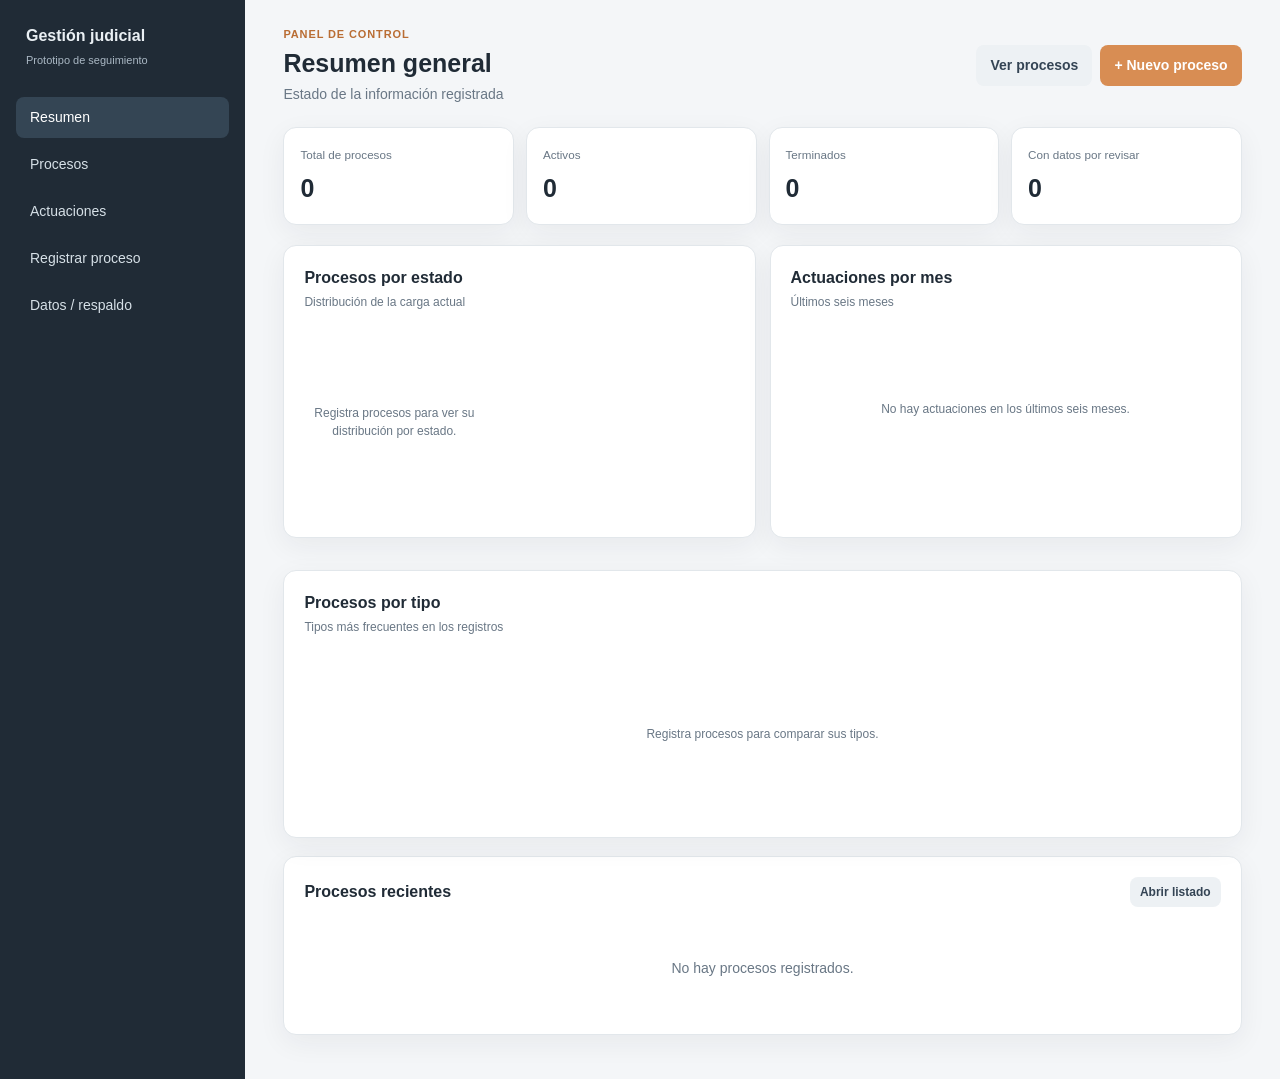
==== commit be0ef7ec: "Intrfaz protoripo base" ====
--- a/index.html
+++ b/index.html
@@ -700,7 +700,7 @@
 
     .action-form {
       display: grid;
-      grid-template-columns: 170px 1fr auto;
+      grid-template-columns: 150px minmax(170px, 1fr) 170px auto;
       gap: 8px;
       align-items: end
     }
@@ -729,7 +729,6 @@
         <button data-view="processes">Procesos</button>
         <button data-view="actions">Actuaciones</button>
         <button data-view="form">Registrar proceso</button>
-        <button data-view="quality">Calidad de datos</button>
         <button data-view="backup">Datos / respaldo</button>
       </nav>
     </aside>
@@ -898,14 +897,6 @@
           </form>
         </div>
       </section>
-      <section id="quality" class="view hidden">
-        <div class="panel">
-          <div class="panel-head">
-            <h2>Revisión de calidad</h2><button class="secondary small" onclick="renderQuality()">Actualizar</button>
-          </div>
-          <div id="qualityTable"></div>
-        </div>
-      </section>
       <section id="backup" class="view hidden">
         <div class="panel">
           <h2>Datos y Excel</h2>
@@ -929,6 +920,11 @@
           <div class="field"><label for="actionDate">Fecha</label><input id="actionDate" type="date" required></div>
           <div class="field"><label for="actionDescription">Descripción</label><input id="actionDescription" required
               maxlength="1000" placeholder="Descripción de la actuación"></div>
+          <div class="field"><label for="actionState">Estado del proceso</label><select id="actionState">
+              <option value="Activo">Activo</option>
+              <option value="Terminado">Terminado</option>
+              <option value="Desvinculado">Desvinculado</option>
+            </select></div>
           <button type="submit">Agregar</button>
         </form>
       </section>
@@ -940,7 +936,7 @@
     const labels = { shortNo: 'No. corto', radicado: 'Radicado', currentRadicado: 'Radicado actual', siproJ: 'ID SIPROJ', orfeo: 'Expediente ORFEO', ids: 'Cédulas / identificadores', claimant: 'Demandante', defendant: 'Demandado', area: 'Área generadora', lawyer: 'Responsable', instance: 'Instancia', type: 'Tipo de proceso', court: 'Despacho', cause: 'Causa', state: 'Estado', startDate: 'Fecha de inicio', endDate: 'Fecha de terminación', claim: 'Pretensión / asunto', amount: 'Valor de pretensiones', cautelar: 'Medida cautelar', notes: 'Observaciones' };
     function load() { try { const saved = localStorage.getItem(KEY); records = saved ? JSON.parse(saved) : []; if (!Array.isArray(records)) records = [] } catch (error) { records = []; console.error(error) } renderAll() }
     function persist() { localStorage.setItem(KEY, JSON.stringify(records)); renderAll() }
-    function showView(id) { document.querySelectorAll('.view').forEach(x => x.classList.add('hidden')); document.getElementById(id).classList.remove('hidden'); document.querySelectorAll('.nav button').forEach(b => b.classList.toggle('active', b.dataset.view === id)); const titles = { dashboard: ['Resumen general', 'Estado de la información registrada'], processes: ['Procesos', 'Consulta y edición de registros'], actions: ['Actuaciones', 'Historial de actuaciones registradas'], form: ['Registro de proceso', 'Formulario por etapas'], quality: ['Calidad de datos', 'Campos faltantes o inconsistentes'], backup: ['Datos y Excel', 'Descarga de información en formato Excel'] }; document.getElementById('pageTitle').textContent = titles[id][0]; document.getElementById('pageSubtitle').textContent = titles[id][1]; if (id === 'processes') renderProcesses(); if (id === 'actions') renderActions(); if (id === 'quality') renderQuality() }
+    function showView(id) { document.querySelectorAll('.view').forEach(x => x.classList.add('hidden')); document.getElementById(id).classList.remove('hidden'); document.querySelectorAll('.nav button').forEach(b => b.classList.toggle('active', b.dataset.view === id)); const titles = { dashboard: ['Resumen general', 'Estado de la información registrada'], processes: ['Procesos', 'Consulta y edición de registros'], actions: ['Actuaciones', 'Historial de actuaciones registradas'], form: ['Registro de proceso', 'Formulario por etapas'], backup: ['Datos y Excel', 'Descarga de información en formato Excel'] }; document.getElementById('pageTitle').textContent = titles[id][0]; document.getElementById('pageSubtitle').textContent = titles[id][1]; if (id === 'processes') renderProcesses(); if (id === 'actions') renderActions(); }
     document.querySelectorAll('.nav button').forEach(b => b.addEventListener('click', () => showView(b.dataset.view)));
     function newProcess() { editingId = null; document.getElementById('processForm').reset(); document.getElementById('formTitle').textContent = 'Registrar proceso'; document.getElementById('editBadge').textContent = 'Nuevo'; document.getElementById('confirmData').checked = false; step = 0; setStep(); showView('form') }
     function editProcess(id) { const r = records.find(x => x.id === id); if (!r) return; editingId = id; const f = document.getElementById('processForm'); f.reset(); fields.forEach(k => { if (f.elements[k]) f.elements[k].value = r[k] ?? '' }); document.getElementById('formTitle').textContent = 'Editar proceso'; document.getElementById('editBadge').textContent = 'Edición'; document.getElementById('confirmData').checked = false; step = 0; setStep(); showView('form') }
@@ -959,7 +955,7 @@
     function table(list) { return list.length ? `<div class="table-wrap"><table><thead><tr><th>Identificación</th><th>Partes</th><th>Tipo</th><th>Responsable</th><th>Estado</th><th>Acciones</th></tr></thead><tbody>${list.map(row).join('')}</tbody></table></div>` : '<div class="empty">No hay procesos registrados.</div>' }
     function renderProcesses() { let q = (document.getElementById('search')?.value || '').toLowerCase(); let st = document.getElementById('filterState')?.value || ''; let list = records.filter(r => (!st || r.state === st) && fields.some(k => String(r[k] || '').toLowerCase().includes(q))); document.getElementById('processTable').innerHTML = table(list) }
     function renderActions() { const query = (document.getElementById('actionsSearch')?.value || '').trim().toLowerCase(); const entries = records.flatMap(record => (record.actions || []).map(action => ({ record, action }))).filter(({ record, action }) => [record.shortNo, record.radicado, record.claimant, action.date, action.description].some(value => String(value || '').toLowerCase().includes(query))).sort((a, b) => b.action.date.localeCompare(a.action.date) || String(b.action.createdAt || '').localeCompare(String(a.action.createdAt || ''))); document.getElementById('allActionsTable').innerHTML = entries.length ? `<div class="table-wrap"><table><thead><tr><th>Proceso</th><th>Radicado</th><th>Fecha</th><th>Actuación</th><th>Demandante</th><th></th></tr></thead><tbody>${entries.map(({ record, action }) => `<tr><td>${escapeHtml(record.shortNo || 'Sin número')}</td><td>${escapeHtml(record.radicado || '—')}</td><td>${escapeHtml(fmtDate(action.date))}</td><td>${escapeHtml(action.description)}</td><td>${escapeHtml(record.claimant || '—')}</td><td><button class="secondary small" onclick="openActions('${record.id}')">Abrir historial</button></td></tr>`).join('')}</tbody></table></div>` : '<div class="empty">No hay actuaciones registradas.</div>' }
-    function renderAll() { document.getElementById('statTotal').textContent = records.length; document.getElementById('statActive').textContent = records.filter(r => r.state === 'Activo').length; document.getElementById('statClosed').textContent = records.filter(r => r.state === 'Terminado').length; document.getElementById('statIssues').textContent = records.filter(issues).length; document.getElementById('recentTable').innerHTML = table(records.slice(0, 5)); renderCharts(); if (!document.getElementById('processes').classList.contains('hidden')) renderProcesses(); if (!document.getElementById('actions').classList.contains('hidden')) renderActions(); if (!document.getElementById('quality').classList.contains('hidden')) renderQuality() }
+    function renderAll() { document.getElementById('statTotal').textContent = records.length; document.getElementById('statActive').textContent = records.filter(r => r.state === 'Activo').length; document.getElementById('statClosed').textContent = records.filter(r => r.state === 'Terminado').length; document.getElementById('statIssues').textContent = records.filter(issues).length; document.getElementById('recentTable').innerHTML = table(records.slice(0, 5)); renderCharts(); if (!document.getElementById('processes').classList.contains('hidden')) renderProcesses(); if (!document.getElementById('actions').classList.contains('hidden')) renderActions(); }
     function renderCharts() {
       const statusColors = { Activo: '#287a59', Terminado: '#7a8792', Desvinculado: '#315d82', 'Sin estado': '#d88d53' };
       const statusCounts = records.reduce((counts, record) => { const status = record.state || 'Sin estado'; counts.set(status, (counts.get(status) || 0) + 1); return counts }, new Map());
@@ -1009,12 +1005,11 @@
         : '<div class="chart-empty">Registra procesos para comparar sus tipos.</div>';
     }
     function issues(r) { return !r.currentRadicado || !r.lawyer || (r.state === 'Terminado' && !r.endDate) || !r.area }
-    function renderQuality() { let list = records.filter(issues); document.getElementById('qualityTable').innerHTML = list.length ? `<div class="table-wrap"><table><thead><tr><th>No. corto</th><th>Radicado</th><th>Observaciones de calidad</th><th></th></tr></thead><tbody>${list.map(r => { let m = []; if (!r.currentRadicado) m.push('Falta radicado actual'); if (!r.lawyer) m.push('Sin responsable'); if (!r.area) m.push('Sin área'); if (r.state === 'Terminado' && !r.endDate) m.push('Terminado sin fecha'); return `<tr><td>${escapeHtml(r.shortNo)}</td><td>${escapeHtml(r.radicado)}</td><td>${m.join(' · ')}</td><td><button class="secondary small" onclick="editProcess('${r.id}')">Completar</button></td></tr>` }).join('')}</tbody></table></div>` : '<div class="empty">No se detectan pendientes en los campos básicos revisados.</div>' }
     async function deleteProcess(id) { if (!confirm('¿Eliminar este registro y sus actuaciones de este navegador?')) return; records = records.filter(r => r.id !== id); try { await persist() } catch (error) { alert(error.message) } }
-    function openActions(id) { actionProcessId = id; document.getElementById('actionDate').value = new Date().toISOString().slice(0, 10); document.getElementById('actionDescription').value = ''; renderActionDialog(); document.getElementById('actionsDialog').classList.add('open') }
+    function openActions(id) { actionProcessId = id; const record = records.find(item => item.id === id); document.getElementById('actionDate').value = new Date().toISOString().slice(0, 10); document.getElementById('actionDescription').value = ''; document.getElementById('actionState').value = record?.state || ''; renderActionDialog(); document.getElementById('actionsDialog').classList.add('open') }
     function closeActions() { document.getElementById('actionsDialog').classList.remove('open'); actionProcessId = null }
-    function renderActionDialog() { const record = records.find(r => r.id === actionProcessId); if (!record) return; document.getElementById('actionsTitle').textContent = 'Actuaciones · ' + (record.shortNo || 'Proceso'); document.getElementById('actionsProcess').textContent = 'Radicado ' + (record.radicado || ''); const list = [...(record.actions || [])].sort((a, b) => b.date.localeCompare(a.date)); document.getElementById('actionList').innerHTML = list.length ? list.map(action => `<article class="action-item"><strong>${escapeHtml(fmtDate(action.date))}</strong><div>${escapeHtml(action.description)}</div></article>`).join('') : '<div class="empty">Este proceso aún no tiene actuaciones registradas.</div>' }
-    async function saveAction(event) { event.preventDefault(); const record = records.find(r => r.id === actionProcessId); if (!record) return; record.actions = record.actions || []; record.actions.push({ date: document.getElementById('actionDate').value, description: document.getElementById('actionDescription').value.trim(), createdAt: new Date().toISOString() }); record.updatedAt = new Date().toISOString(); try { await persist(); renderActionDialog(); document.getElementById('actionDescription').value = '' } catch (error) { alert(error.message) } }
+    function renderActionDialog() { const record = records.find(r => r.id === actionProcessId); if (!record) return; document.getElementById('actionsTitle').textContent = 'Actuaciones · ' + (record.shortNo || 'Proceso'); document.getElementById('actionsProcess').textContent = `Radicado ${record.radicado || ''} · Estado actual: ${record.state || 'Sin estado'}`; const list = [...(record.actions || [])].sort((a, b) => b.date.localeCompare(a.date)); document.getElementById('actionList').innerHTML = list.length ? list.map(action => `<article class="action-item"><strong>${escapeHtml(fmtDate(action.date))}</strong><div>${escapeHtml(action.description)}</div></article>`).join('') : '<div class="empty">Este proceso aún no tiene actuaciones registradas.</div>' }
+    async function saveAction(event) { event.preventDefault(); const record = records.find(r => r.id === actionProcessId); if (!record) return; record.actions = record.actions || []; record.actions.push({ date: document.getElementById('actionDate').value, description: document.getElementById('actionDescription').value.trim(), createdAt: new Date().toISOString() }); const selectedState = document.getElementById('actionState').value; if (selectedState) record.state = selectedState; record.updatedAt = new Date().toISOString(); try { await persist(); closeActions() } catch (error) { alert(error.message) } }
     function xmlEscape(value) { return String(value ?? '').replace(/[&<>"']/g, char => ({ '&': '&amp;', '<': '&lt;', '>': '&gt;', '"': '&quot;', "'": '&apos;' }[char])) }
     function excelCell(value, type = 'String') { return `<Cell><Data ss:Type="${type}">${xmlEscape(value)}</Data></Cell>` }
     function excelRow(values, style = '') { return `<Row${style ? ` ss:StyleID="${style}"` : ''}>${values.map(value => value && typeof value === 'object' ? excelCell(value.value, value.type) : excelCell(value)).join('')}</Row>` }
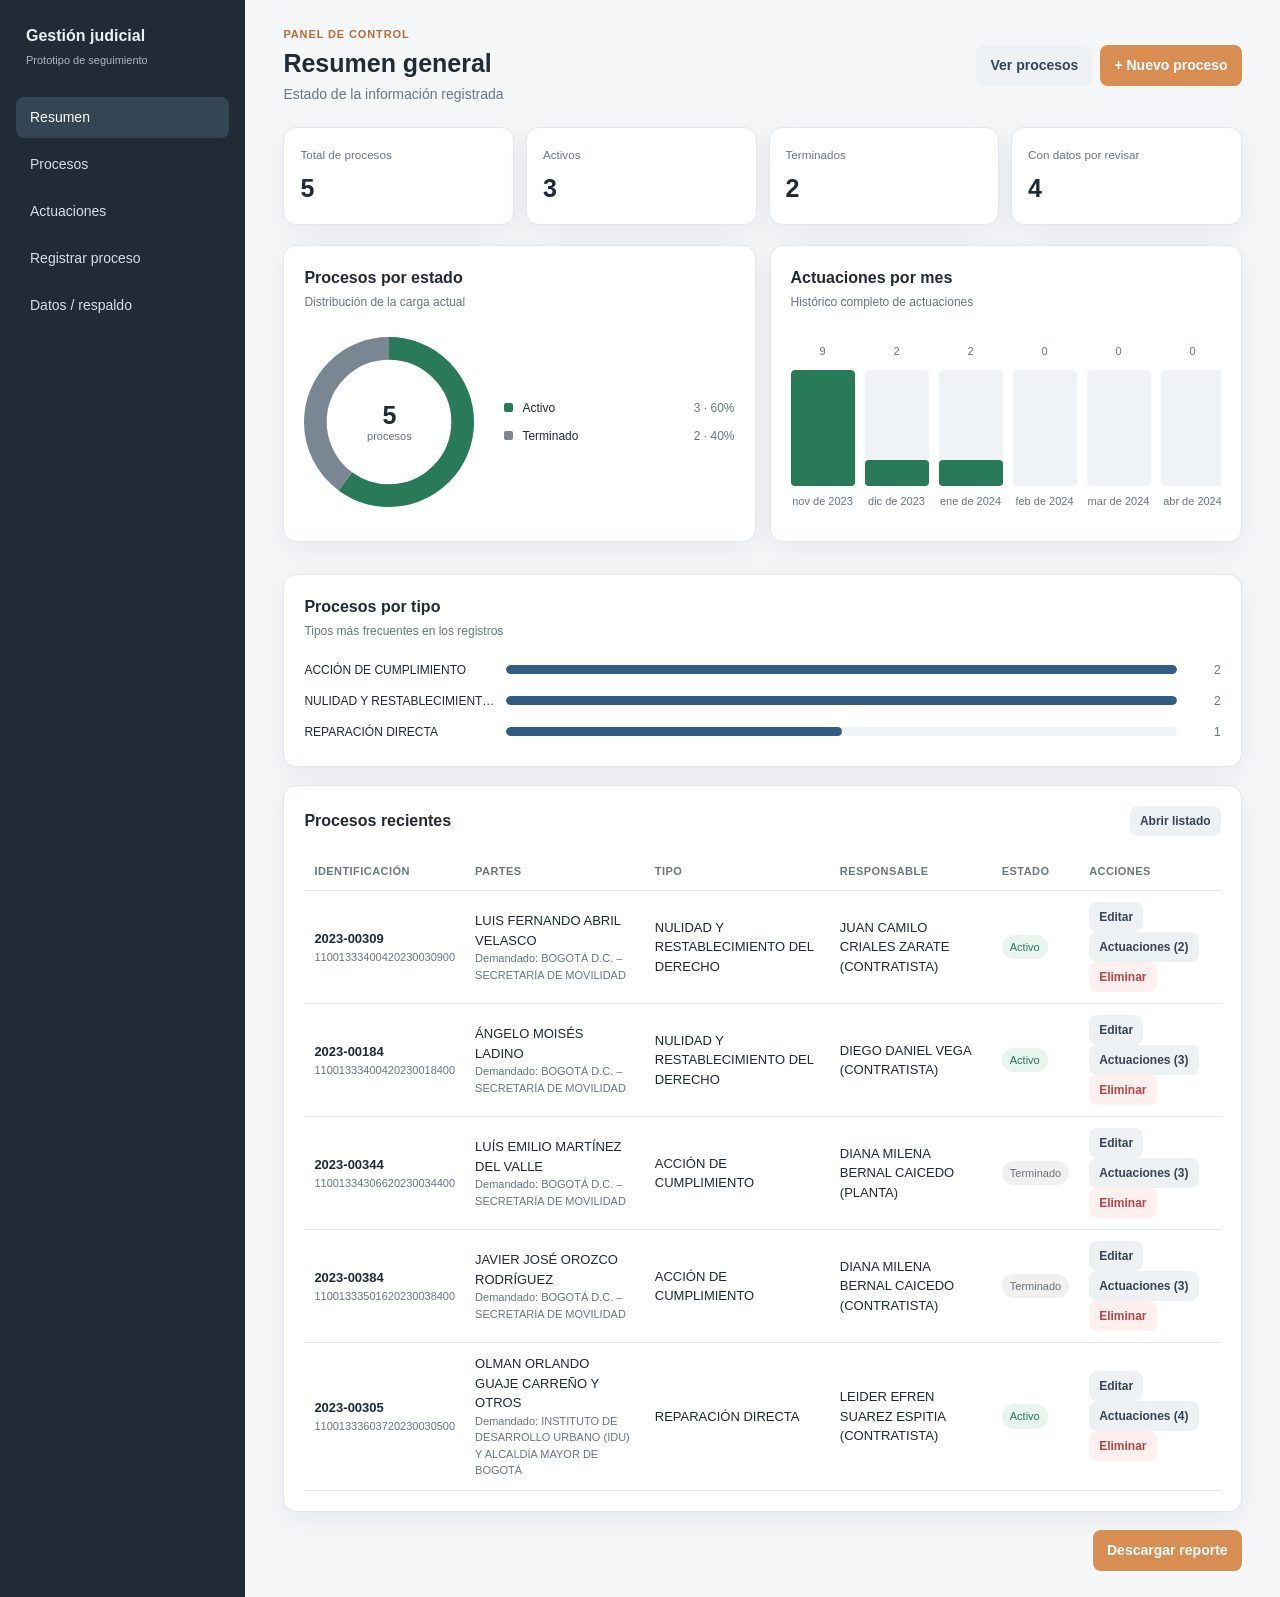
==== commit 917516d0: "Dashborad pdf" ====
--- a/index.html
+++ b/index.html
@@ -252,11 +252,27 @@
 
     .month-chart {
       display: grid;
-      grid-template-columns: repeat(6, minmax(0, 1fr));
+      grid-template-columns: repeat(var(--month-count), minmax(64px, 1fr));
       gap: 10px;
       align-items: end;
       min-height: 190px;
-      padding-top: 16px
+      padding: 16px 0 8px;
+      width: max-content;
+      min-width: 100%
+    }
+
+    #activityChart {
+      overflow-x: auto
+    }
+
+    .dashboard-footer {
+      display: flex;
+      justify-content: flex-end;
+      margin-top: 14px
+    }
+
+    .print-report-title {
+      display: none
     }
 
     .month-column {
@@ -654,6 +670,92 @@
       .rank-row {
         grid-template-columns: minmax(82px, 125px) 1fr 28px;
         gap: 8px
+      }
+    }
+
+    @media print {
+      @page {
+        size: A4 landscape;
+        margin: 12mm
+      }
+
+      body {
+        background: #fff;
+        print-color-adjust: exact;
+        -webkit-print-color-adjust: exact
+      }
+
+      .sidebar,
+      .top,
+      .dashboard-footer,
+      #recentTable button {
+        display: none !important
+      }
+
+      .app {
+        display: block;
+        min-height: 0
+      }
+
+      .main {
+        padding: 0
+      }
+
+      .view.hidden {
+        display: none !important
+      }
+
+      #dashboard {
+        display: block !important
+      }
+
+      .print-report-title {
+        display: block;
+        margin-bottom: 14px
+      }
+
+      .print-report-title h1 {
+        margin: 0;
+        font-size: 22px
+      }
+
+      .print-report-title p {
+        margin: 3px 0 0;
+        color: #697785
+      }
+
+      .stat,
+      .panel {
+        box-shadow: none;
+        break-inside: avoid
+      }
+
+      .dashboard-charts {
+        grid-template-columns: 1fr 1fr
+      }
+
+      .chart-panel.wide {
+        grid-column: 1 / -1
+      }
+
+      #activityChart {
+        overflow: visible
+      }
+
+      .month-chart {
+        grid-template-columns: repeat(12, minmax(0, 1fr)) !important;
+        grid-auto-flow: row;
+        width: auto;
+        min-width: 0;
+        gap: 6px
+      }
+
+      .month-column {
+        height: 90px
+      }
+
+      .table-wrap {
+        overflow: visible
       }
     }
 
@@ -743,6 +845,10 @@
             onclick="newProcess()">+ Nuevo proceso</button></div>
       </header>
       <section id="dashboard" class="view">
+        <div class="print-report-title">
+          <h1>Reporte general de procesos judiciales</h1>
+          <p id="reportDate"></p>
+        </div>
         <div class="stats">
           <div class="stat"><small>Total de procesos</small><strong id="statTotal">0</strong></div>
           <div class="stat"><small>Activos</small><strong id="statActive">0</strong></div>
@@ -763,7 +869,7 @@
             <div class="panel-head">
               <div>
                 <h2 id="activityChartTitle">Actuaciones por mes</h2>
-                <div class="chart-subtitle">Últimos seis meses</div>
+                <div class="chart-subtitle">Histórico completo de actuaciones</div>
               </div>
             </div>
             <div id="activityChart"></div>
@@ -785,6 +891,7 @@
           </div>
           <div id="recentTable"></div>
         </div>
+        <div class="dashboard-footer"><button type="button" onclick="downloadReport()">Descargar reporte</button></div>
       </section>
       <section id="processes" class="view hidden">
         <div class="panel">
@@ -901,8 +1008,7 @@
         <div class="panel">
           <h2>Datos y Excel</h2>
           <p class="muted">Descargue un archivo Excel con una hoja de procesos yotra de actuaciones.</p>
-          <div class="actions"><button onclick="exportExcel()">Descargar Excel</button><button class="danger"
-              onclick="clearData()">Eliminar todos los datos</button></div>
+            <div class="actions"><button onclick="exportExcel()">Descargar Excel</button></div>
         </div>
       </section>
     </main>
@@ -934,7 +1040,69 @@
     const KEY = 'demo_procesos_judiciales_v1'; let records = []; let step = 0; let editingId = null; let actionProcessId = null;
     const fields = ['shortNo', 'radicado', 'currentRadicado', 'siproJ', 'orfeo', 'ids', 'claimant', 'defendant', 'area', 'lawyer', 'instance', 'type', 'court', 'cause', 'state', 'startDate', 'endDate', 'claim', 'amount', 'cautelar', 'notes'];
     const labels = { shortNo: 'No. corto', radicado: 'Radicado', currentRadicado: 'Radicado actual', siproJ: 'ID SIPROJ', orfeo: 'Expediente ORFEO', ids: 'Cédulas / identificadores', claimant: 'Demandante', defendant: 'Demandado', area: 'Área generadora', lawyer: 'Responsable', instance: 'Instancia', type: 'Tipo de proceso', court: 'Despacho', cause: 'Causa', state: 'Estado', startDate: 'Fecha de inicio', endDate: 'Fecha de terminación', claim: 'Pretensión / asunto', amount: 'Valor de pretensiones', cautelar: 'Medida cautelar', notes: 'Observaciones' };
-    function load() { try { const saved = localStorage.getItem(KEY); records = saved ? JSON.parse(saved) : []; if (!Array.isArray(records)) records = [] } catch (error) { records = []; console.error(error) } renderAll() }
+    const seedRecords = [
+      {
+        id: 'import-2023-00309', shortNo: '2023-00309', radicado: '11001333400420230030900', currentRadicado: '', siproJ: '774937', orfeo: '20235101530010001124E', ids: '',
+        claimant: 'LUIS FERNANDO ABRIL VELASCO', defendant: 'BOGOTÁ D.C. – SECRETARÍA DE MOVILIDAD', area: 'SUBSECRETARÍA DE SERVICIOS A LA CIUDADANIA', lawyer: 'JUAN CAMILO CRIALES ZARATE (CONTRATISTA)',
+        instance: 'Primera', type: 'NULIDAD Y RESTABLECIMIENTO DEL DERECHO', court: 'JUZGADO 4 ADMINISTRATIVO DEL CIRCUITO DE BOGOTÁ', cause: 'ACTO ADMINISTRATIVO CONTRAVENCIONAL D-12', state: 'Activo', startDate: '', endDate: '',
+        claim: 'PRIMERA: Que se declare la nulidad del acto administrativo No. 25525 del 22 de abril de 2022, por medio del cual se declara como contraventor de la infracción D-12 al señor Luis Fernando Abril Velasco. SEGUNDA: Que se declare la nulidad del acto administrativo No. 326-02 del 17 de febrero de 2023, por medio del cual se resuelve el recurso de apelación dentro del expediente No. 25525, expedida por Bogotá Distrito Capital - Secretaría Distrital de Movilidad.',
+        amount: '1406400', cautelar: 'No informado', notes: 'Fase reportada: TRASLADO EXCEPCIONES. Calidad: pasiva; responsable representa. Revisión 22/06/2026: el 07/06/2024 se descorrió traslado de excepciones. Fechas adicionales del registro fuente: 10/11/2023 y 17/01/2024; sus encabezados no fueron suministrados.',
+        actions: [
+          { date: '2023-11-10', description: 'Notificación personal de la demanda (correo electrónico).', createdAt: '2023-11-10T12:00:00.000Z' },
+          { date: '2024-06-07', description: 'Descorre traslado de excepciones.', createdAt: '2024-06-07T12:00:00.000Z' }
+        ]
+      },
+      {
+        id: 'import-2023-00184', shortNo: '2023-00184', radicado: '11001333400420230018400', currentRadicado: '', siproJ: '774933', orfeo: '20235101530010001123E', ids: '',
+        claimant: 'ÁNGELO MOISÉS LADINO', defendant: 'BOGOTÁ D.C. – SECRETARÍA DE MOVILIDAD', area: 'SUBSECRETARÍA DE SERVICIOS A LA CIUDADANIA', lawyer: 'DIEGO DANIEL VEGA (CONTRATISTA)',
+        instance: 'Primera', type: 'NULIDAD Y RESTABLECIMIENTO DEL DERECHO', court: 'JUZGADO 4 ADMINISTRATIVO DEL CIRCUITO DE BOGOTÁ', cause: 'ACTO ADMINISTRATIVO CONTRAVENCIONAL D-12', state: 'Activo', startDate: '', endDate: '',
+        claim: 'PRIMERA: Que se declare la nulidad del acto administrativo No. 15108 del 21 de febrero de 2022, por medio del cual se declara como contraventor de la infracción D-12 al señor Angelo Moises Ladino. SEGUNDA: Que se declare la nulidad del acto administrativo No. 3817-02 del 11 de noviembre de 2022, por medio del cual se resuelve el recurso de apelación dentro del expediente No. 15108. TERCERA: Que, a título de restablecimiento del derecho, se ordene dejar sin efectos los actos administrativos No. 15108 del 21 de febrero de 2022 y No. 3817-02 del 11 de noviembre de 2022.',
+        amount: '1406400', cautelar: 'No informado', notes: 'Fase reportada: TRASLADO EXCEPCIONES. Calidad: pasiva; responsable representa. Revisión 10/07/2026: sin movimiento desde el 04/05/2026; al despacho con contestación de la demanda. Fechas adicionales del registro fuente: 10/11/2023 y 16-17/01/2024; sus encabezados no fueron suministrados.',
+        actions: [
+          { date: '2023-11-10', description: 'Notificación personal de la demanda (correo electrónico).', createdAt: '2023-11-10T12:00:00.000Z' },
+          { date: '2023-11-22', description: 'Proceso reasignado a Diego Vega por instrucción del Dr. Juan Manuel (registro interno).', createdAt: '2023-11-22T12:00:00.000Z' },
+          { date: '2023-12-18', description: 'La Secretaría Distrital de Movilidad radica nuevo poder (correo electrónico).', createdAt: '2023-12-18T12:00:00.000Z' }
+        ]
+      },
+      {
+        id: 'import-2023-00344', shortNo: '2023-00344', radicado: '11001334306620230034400', currentRadicado: '', siproJ: '775633', orfeo: '20235101530010001126E', ids: '',
+        claimant: 'LUÍS EMILIO MARTÍNEZ DEL VALLE', defendant: 'BOGOTÁ D.C. – SECRETARÍA DE MOVILIDAD', area: 'SUBSECRETARÍA DE SERVICIOS A LA CIUDADANIA', lawyer: 'DIANA MILENA BERNAL CAICEDO (PLANTA)',
+        instance: 'Primera', type: 'ACCIÓN DE CUMPLIMIENTO', court: 'JUZGADO SESENTA Y SEIS (66) ADMINISTRATIVO ORAL DEL CIRCUITO JUDICIAL DE BOGOTÁ - SECCIÓN TERCERA', cause: 'CADUCIDAD DE LA ACCIÓN', state: 'Terminado', startDate: '', endDate: '2024-01-31',
+        claim: '1) Que se ordene a la Secretaría de Movilidad (Tránsito) de Bogotá cumplir las normas mencionadas como incumplidas y aplicar la caducidad. 2) Que retire los comparendos de las bases de datos SIMIT y demás bases de infractores en cumplimiento de la prescripción. 3) Que la autoridad de control competente adelante la investigación para establecer posibles responsabilidades penales o disciplinarias.',
+        amount: '0', cautelar: 'No informado', notes: 'Estado fuente: TERMINADO. Resultado: fallo favorable de primera instancia, sin recurso. Calidad: pasiva; responsable representa. Cierre registrado el 31/01/2024 tras consultar la Rama Judicial y no evidenciar impugnación.',
+        actions: [
+          { date: '2023-11-14', description: 'Notificación personal de la demanda (correo electrónico).', createdAt: '2023-11-14T12:00:00.000Z' },
+          { date: '2023-11-28', description: 'Fallo favorable de primera instancia (correo electrónico).', createdAt: '2023-11-28T12:00:00.000Z' },
+          { date: '2024-01-31', description: 'Consultada la Rama Judicial, no se evidencia impugnación; se termina el proceso con fallo favorable de primera instancia a la SDM.', createdAt: '2024-01-31T12:00:00.000Z' }
+        ]
+      },
+      {
+        id: 'import-2023-00384', shortNo: '2023-00384', radicado: '11001333501620230038400', currentRadicado: '', siproJ: '777103', orfeo: '20235101530010001127E', ids: '',
+        claimant: 'JAVIER JOSÉ OROZCO RODRÍGUEZ', defendant: 'BOGOTÁ D.C. – SECRETARÍA DE MOVILIDAD', area: 'SUBSECRETARÍA DE SERVICIOS A LA CIUDADANIA', lawyer: 'DIANA MILENA BERNAL CAICEDO (CONTRATISTA)',
+        instance: 'Primera', type: 'ACCIÓN DE CUMPLIMIENTO', court: 'JUZGADO DIECISÉIS ADMINISTRATIVO DE ORALIDAD DEL CIRCUITO DE BOGOTÁ - SECCIÓN SEGUNDA', cause: 'CADUCIDAD DE LA ACCIÓN', state: 'Terminado', startDate: '', endDate: '2024-01-31',
+        claim: '1) Que se ordene a la Secretaría de Movilidad (Tránsito) de Bogotá cumplir las normas mencionadas como incumplidas y aplicar la caducidad. 2) Que retire los comparendos de las bases de datos SIMIT y demás bases de infractores en cumplimiento de la prescripción. 3) Que la autoridad de control competente adelante la investigación para establecer posibles responsabilidades penales o disciplinarias.',
+        amount: '0', cautelar: 'No informado', notes: 'Estado fuente: TERMINADO. Resultado: fallo favorable de primera instancia, sin recurso. Calidad: pasiva; responsable representa. Cierre registrado el 31/01/2024 tras consultar la Rama Judicial y no evidenciar impugnación.',
+        actions: [
+          { date: '2023-11-14', description: 'Notificación personal de la demanda (correo electrónico).', createdAt: '2023-11-14T12:00:00.000Z' },
+          { date: '2023-11-27', description: 'Fallo favorable de primera instancia (correo electrónico).', createdAt: '2023-11-27T12:00:00.000Z' },
+          { date: '2024-01-31', description: 'Consultada la Rama Judicial, no se evidencia impugnación; se termina el proceso con fallo favorable de primera instancia a la SDM.', createdAt: '2024-01-31T12:00:00.000Z' }
+        ]
+      },
+      {
+        id: 'import-2023-00305', shortNo: '2023-00305', radicado: '11001333603720230030500', currentRadicado: '11001333603720230030501', siproJ: '774311', orfeo: '20235101530010001128E', ids: '',
+        claimant: 'OLMAN ORLANDO GUAJE CARREÑO Y OTROS', defendant: 'INSTITUTO DE DESARROLLO URBANO (IDU) Y ALCALDÍA MAYOR DE BOGOTÁ', area: 'SUBSECRETARÍA DE GESTIÓN DE LA MOVILIDAD', lawyer: 'LEIDER EFREN SUAREZ ESPITIA (CONTRATISTA)',
+        instance: 'Primera', type: 'REPARACIÓN DIRECTA', court: 'JUZGADO TREINTA Y SIETE (37) ADMINISTRATIVO DEL CIRCUITO JUDICIAL DE BOGOTÁ D.C. - SECCIÓN TERCERA', cause: 'ACCIDENTE DE TRÁNSITO - MAL ESTADO DE LA VÍA', state: 'Activo', startDate: '', endDate: '',
+        claim: '1) Que la Nación Colombiana - Alcaldía Mayor de Bogotá D.C. - IDU sean declarados administrativamente responsables por culpa civil extracontractual y falla en la prestación del servicio, por las lesiones causadas a Olman Orlando Guaje Carreño (CC 79667867), en hechos ocurridos en la carrera 72 con calle 6, Bogotá D.C., sentido norte-sur, el 20 de octubre de 2022 a las 11:45 a. m. 2) Que se paguen al demandante los perjuicios materiales y morales de todo orden.',
+        amount: '510242562', cautelar: 'No informado', notes: 'Fase reportada: CONTESTACIÓN DEMANDA. Calidad: pasiva; responsable representa. Revisión 10/03/2026: el 23/02/2026 se autoriza acceso a Karoline Meza, posterior al auto que regresa de segunda instancia. Se registra también contestación de apoderados de IDU y Secretaría Distrital de Gobierno - Alcaldía Local de Kennedy.',
+        actions: [
+          { date: '2023-11-08', description: 'Notificación personal de la demanda (correo electrónico).', createdAt: '2023-11-08T12:00:00.000Z' },
+          { date: '2023-11-20', description: 'Apoderado de Secretaría Distrital de Gobierno - Alcaldía Local de Kennedy allega contestación de la demanda (correo electrónico).', createdAt: '2023-11-20T12:00:00.000Z' },
+          { date: '2023-12-11', description: 'Apoderado del IDU allega contestación de la demanda (correo electrónico).', createdAt: '2023-12-11T12:00:00.000Z' },
+          { date: '2024-05-02', description: 'Auto tiene por contestada en tiempo la demanda por la SUM y reconoce personería al abogado Leider Efren Suarez Espitia (correo electrónico).', createdAt: '2024-05-02T12:00:00.000Z' }
+        ]
+      }
+    ];
+    function load() { try { const saved = localStorage.getItem(KEY); records = saved ? JSON.parse(saved) : []; if (!Array.isArray(records)) records = []; const existingRadicados = new Set(records.map(record => record.radicado)); const now = new Date().toISOString(); seedRecords.forEach(record => { if (!existingRadicados.has(record.radicado)) records.push({ ...record, createdAt: now, updatedAt: now }) }); if (!saved || seedRecords.some(record => !existingRadicados.has(record.radicado))) localStorage.setItem(KEY, JSON.stringify(records)) } catch (error) { records = [...seedRecords]; console.error(error) } renderAll() }
     function persist() { localStorage.setItem(KEY, JSON.stringify(records)); renderAll() }
     function showView(id) { document.querySelectorAll('.view').forEach(x => x.classList.add('hidden')); document.getElementById(id).classList.remove('hidden'); document.querySelectorAll('.nav button').forEach(b => b.classList.toggle('active', b.dataset.view === id)); const titles = { dashboard: ['Resumen general', 'Estado de la información registrada'], processes: ['Procesos', 'Consulta y edición de registros'], actions: ['Actuaciones', 'Historial de actuaciones registradas'], form: ['Registro de proceso', 'Formulario por etapas'], backup: ['Datos y Excel', 'Descarga de información en formato Excel'] }; document.getElementById('pageTitle').textContent = titles[id][0]; document.getElementById('pageSubtitle').textContent = titles[id][1]; if (id === 'processes') renderProcesses(); if (id === 'actions') renderActions(); }
     document.querySelectorAll('.nav button').forEach(b => b.addEventListener('click', () => showView(b.dataset.view)));
@@ -973,23 +1141,40 @@
         ? `<div class="donut-wrap"><svg viewBox="0 0 120 120" role="img" aria-label="Distribución de ${records.length} procesos por estado"><circle cx="60" cy="60" r="52" fill="none" stroke="#edf1f4" stroke-width="16"/><g transform="rotate(-90 60 60)">${segments}</g></svg><div class="donut-center"><strong>${records.length}</strong><span>procesos</span></div></div><div class="chart-legend">${statuses.map(([status, count]) => `<div class="legend-row"><span class="legend-swatch" style="background:${statusColors[status] || '#a6afb7'}"></span><span class="legend-name">${escapeHtml(status)}</span><span class="legend-value">${count} · ${Math.round(count / records.length * 100)}%</span></div>`).join('')}</div>`
         : '<div class="chart-empty">Registra procesos para ver su distribución por estado.</div>';
 
-      const today = new Date();
-      const months = Array.from({ length: 6 }, (_, index) => {
-        const date = new Date(today.getFullYear(), today.getMonth() - 5 + index, 1);
-        const key = `${date.getFullYear()}-${String(date.getMonth() + 1).padStart(2, '0')}`;
-        const label = new Intl.DateTimeFormat('es-CO', { month: 'short' }).format(date).replace('.', '');
-        return { key, label, count: 0 };
+      const monthlyCounts = new Map();
+      let undatedActionCount = 0;
+      records.forEach(record => (record.actions || []).forEach(action => {
+        const match = String(action.date || '').match(/^(\d{4})-(0[1-9]|1[0-2])/);
+        if (!match) {
+          undatedActionCount++;
+          return;
+        }
+        const key = `${match[1]}-${match[2]}`;
+        monthlyCounts.set(key, (monthlyCounts.get(key) || 0) + 1);
+      }));
+      const monthIndexes = [...monthlyCounts.keys()].map(key => {
+        const [year, month] = key.split('-').map(Number);
+        return year * 12 + month - 1;
       });
-      const monthLookup = new Map(months.map(month => [month.key, month]));
-      records.forEach(record => (record.actions || []).forEach(action => {
-        const month = monthLookup.get(String(action.date || '').slice(0, 7));
-        if (month) month.count++;
-      }));
+      const months = [];
+      if (monthIndexes.length) {
+        const firstMonth = Math.min(...monthIndexes);
+        const lastMonth = Math.max(...monthIndexes);
+        for (let monthIndex = firstMonth; monthIndex <= lastMonth; monthIndex++) {
+          const year = Math.floor(monthIndex / 12);
+          const month = monthIndex % 12;
+          const key = `${year}-${String(month + 1).padStart(2, '0')}`;
+          const date = new Date(year, month, 1);
+          const label = new Intl.DateTimeFormat('es-CO', { month: 'short', year: 'numeric' }).format(date).replace('.', '');
+          months.push({ label, count: monthlyCounts.get(key) || 0 });
+        }
+      }
+      if (undatedActionCount) months.push({ label: 'Sin fecha', count: undatedActionCount });
       const maxMonthlyCount = Math.max(1, ...months.map(month => month.count));
-      const actionCount = months.reduce((sum, month) => sum + month.count, 0);
+      const actionCount = [...monthlyCounts.values()].reduce((sum, count) => sum + count, 0) + undatedActionCount;
       document.getElementById('activityChart').innerHTML = actionCount
-        ? `<div class="month-chart" role="img" aria-label="Actuaciones registradas por mes en los últimos seis meses">${months.map(month => `<div class="month-column"><span class="month-value">${month.count}</span><div class="month-track"><div class="month-bar" style="--bar-height:${month.count ? Math.max(4, month.count / maxMonthlyCount * 100) : 0}%"></div></div><span class="month-label">${escapeHtml(month.label)}</span></div>`).join('')}</div>`
-        : '<div class="chart-empty">No hay actuaciones en los últimos seis meses.</div>';
+        ? `<div class="month-chart" style="--month-count:${months.length}" role="img" aria-label="Actuaciones registradas por mes en todo el historial">${months.map(month => `<div class="month-column"><span class="month-value">${month.count}</span><div class="month-track"><div class="month-bar" style="--bar-height:${month.count ? Math.max(4, month.count / maxMonthlyCount * 100) : 0}%"></div></div><span class="month-label">${escapeHtml(month.label)}</span></div>`).join('')}</div>`
+        : '<div class="chart-empty">No hay actuaciones registradas.</div>';
 
       const typeCounts = records.reduce((counts, record) => {
         const type = String(record.type || '').trim() || 'Sin clasificar';
@@ -1034,6 +1219,10 @@
       link.click();
       URL.revokeObjectURL(url);
     }
+    function downloadReport() {
+      document.getElementById('reportDate').textContent = `Generado el ${new Intl.DateTimeFormat('es-CO', { dateStyle: 'long' }).format(new Date())}`;
+      window.print();
+    }
     async function clearData() { if (!confirm('Esta acción elimina todos los registros guardados en este navegador. ¿Continuar?')) return; records = []; try { await persist() } catch (error) { alert(error.message) } }
     load();
   </script>
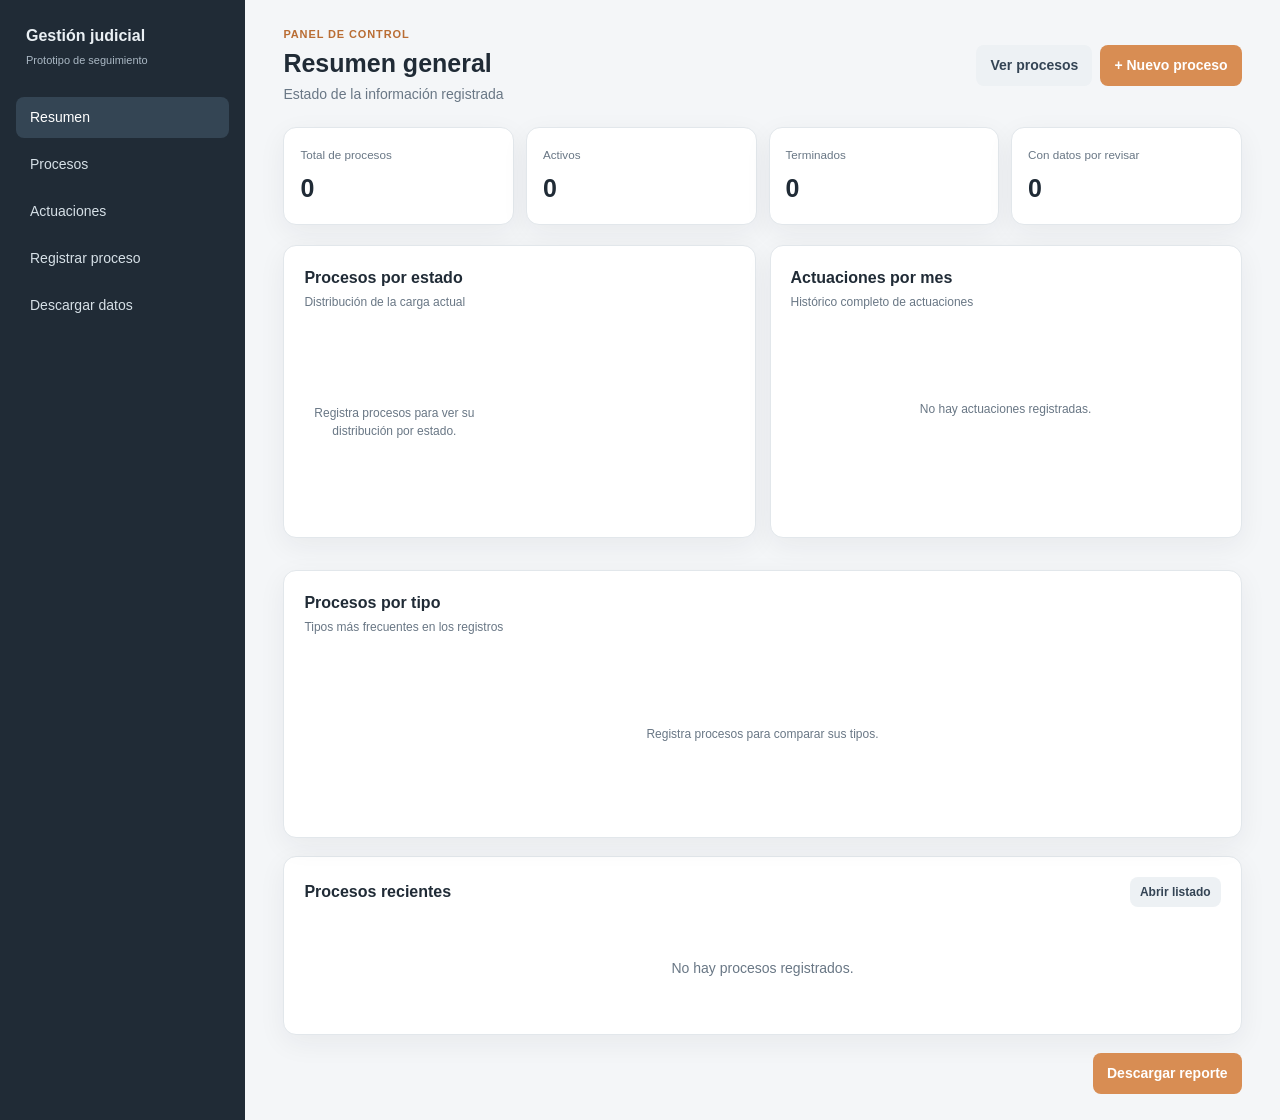
==== commit 4007bdd1: "Reestructuracion de registro de procesos" ====
--- a/index.html
+++ b/index.html
@@ -5,821 +5,7 @@
   <meta charset="UTF-8">
   <meta name="viewport" content="width=device-width, initial-scale=1.0">
   <title>Gestión de procesos judiciales</title>
-  <style>
-    :root {
-      --bg: #f4f6f8;
-      --panel: #fff;
-      --text: #202b36;
-      --muted: #697785;
-      --line: #e2e7eb;
-      --accent: #d88d53;
-      --accent2: #b96d34;
-      --soft: #fff3e8;
-      --danger: #b54747;
-      --green: #287a59;
-      --blue: #315d82;
-      --shadow: 0 8px 28px rgba(26, 39, 51, .06)
-    }
-
-    * {
-      box-sizing: border-box
-    }
-
-    body {
-      margin: 0;
-      background: var(--bg);
-      color: var(--text);
-      font: 14px/1.5 Inter, Segoe UI, Arial, sans-serif
-    }
-
-    button,
-    input,
-    select,
-    textarea {
-      font: inherit
-    }
-
-    button {
-      cursor: pointer;
-      border: 0;
-      border-radius: 8px;
-      padding: 10px 14px;
-      background: var(--accent);
-      color: white;
-      font-weight: 600
-    }
-
-    button:hover {
-      background: var(--accent2)
-    }
-
-    button.secondary {
-      background: #edf1f4;
-      color: #344454
-    }
-
-    button.danger {
-      background: #fff0f0;
-      color: var(--danger)
-    }
-
-    button.small {
-      padding: 6px 10px;
-      font-size: 12px
-    }
-
-    .app {
-      display: grid;
-      grid-template-columns: 245px 1fr;
-      min-height: 100vh
-    }
-
-    .sidebar {
-      background: #202b36;
-      color: #eaf0f4;
-      padding: 24px 16px
-    }
-
-    .brand {
-      font-size: 16px;
-      font-weight: 700;
-      margin: 0 10px 28px
-    }
-
-    .brand span {
-      display: block;
-      color: #aab8c4;
-      font-size: 11px;
-      font-weight: 400;
-      margin-top: 4px
-    }
-
-    .nav {
-      display: grid;
-      gap: 6px
-    }
-
-    .nav button {
-      background: transparent;
-      color: #d6e0e7;
-      text-align: left;
-      font-weight: 500
-    }
-
-    .nav button.active,
-    .nav button:hover {
-      background: #344554;
-      color: white
-    }
-
-    .side-note {
-      margin: 30px 10px;
-      color: #aab8c4;
-      font-size: 12px
-    }
-
-    .main {
-      min-width: 0;
-      padding: 26px clamp(16px, 3vw, 42px)
-    }
-
-    .top {
-      display: flex;
-      justify-content: space-between;
-      align-items: center;
-      gap: 16px;
-      margin-bottom: 22px
-    }
-
-    .eyebrow {
-      color: var(--accent2);
-      font-size: 11px;
-      font-weight: 700;
-      letter-spacing: .08em;
-      text-transform: uppercase
-    }
-
-    .top h1 {
-      font-size: 25px;
-      margin: 2px 0
-    }
-
-    .muted {
-      color: var(--muted)
-    }
-
-    .actions {
-      display: flex;
-      gap: 8px;
-      flex-wrap: wrap
-    }
-
-    .stats {
-      display: grid;
-      grid-template-columns: repeat(4, minmax(0, 1fr));
-      gap: 12px;
-      margin-bottom: 20px
-    }
-
-    .dashboard-charts {
-      display: grid;
-      grid-template-columns: repeat(2, minmax(0, 1fr));
-      gap: 14px
-    }
-
-    .chart-panel {
-      min-width: 0
-    }
-
-    .chart-panel.wide {
-      grid-column: 1 / -1
-    }
-
-    .chart-subtitle {
-      color: var(--muted);
-      font-size: 12px;
-      margin-top: 3px
-    }
-
-    .status-chart {
-      display: grid;
-      grid-template-columns: minmax(130px, 180px) 1fr;
-      align-items: center;
-      gap: 20px;
-      min-height: 190px
-    }
-
-    .donut-wrap {
-      display: grid;
-      place-items: center;
-      position: relative;
-      width: 170px;
-      aspect-ratio: 1
-    }
-
-    .donut-wrap svg {
-      display: block;
-      width: 100%;
-      height: 100%
-    }
-
-    .donut-center {
-      position: absolute;
-      display: grid;
-      text-align: center;
-      line-height: 1.2
-    }
-
-    .donut-center strong {
-      font-size: 25px
-    }
-
-    .donut-center span {
-      color: var(--muted);
-      font-size: 11px
-    }
-
-    .chart-legend {
-      display: grid;
-      gap: 10px
-    }
-
-    .legend-row {
-      display: grid;
-      grid-template-columns: 10px 1fr auto;
-      align-items: center;
-      gap: 8px;
-      min-width: 0;
-      font-size: 12px
-    }
-
-    .legend-swatch {
-      width: 9px;
-      height: 9px;
-      border-radius: 2px
-    }
-
-    .legend-name {
-      overflow: hidden;
-      text-overflow: ellipsis;
-      white-space: nowrap
-    }
-
-    .legend-value {
-      color: var(--muted);
-      font-variant-numeric: tabular-nums
-    }
-
-    .month-chart {
-      display: grid;
-      grid-template-columns: repeat(var(--month-count), minmax(64px, 1fr));
-      gap: 10px;
-      align-items: end;
-      min-height: 190px;
-      padding: 16px 0 8px;
-      width: max-content;
-      min-width: 100%
-    }
-
-    #activityChart {
-      overflow-x: auto
-    }
-
-    .dashboard-footer {
-      display: flex;
-      justify-content: flex-end;
-      margin-top: 14px
-    }
-
-    .print-report-title {
-      display: none
-    }
-
-    .month-column {
-      display: grid;
-      grid-template-rows: 20px 1fr 20px;
-      gap: 7px;
-      min-width: 0;
-      height: 170px;
-      text-align: center
-    }
-
-    .month-value,
-    .month-label {
-      color: var(--muted);
-      font-size: 11px;
-      font-variant-numeric: tabular-nums
-    }
-
-    .month-track {
-      display: flex;
-      align-items: end;
-      overflow: hidden;
-      background: #f0f3f5;
-      border-radius: 4px;
-      min-height: 0
-    }
-
-    .month-bar {
-      width: 100%;
-      height: var(--bar-height);
-      min-height: 0;
-      background: #287a59;
-      border-radius: 4px 4px 0 0
-    }
-
-    .rank-chart {
-      display: grid;
-      gap: 13px;
-      padding: 5px 0
-    }
-
-    .rank-row {
-      display: grid;
-      grid-template-columns: minmax(100px, 190px) 1fr 32px;
-      align-items: center;
-      gap: 12px
-    }
-
-    .rank-name {
-      overflow: hidden;
-      text-overflow: ellipsis;
-      white-space: nowrap;
-      font-size: 12px
-    }
-
-    .rank-track {
-      height: 9px;
-      overflow: hidden;
-      background: #f0f3f5;
-      border-radius: 5px
-    }
-
-    .rank-bar {
-      height: 100%;
-      background: #315d82;
-      border-radius: inherit
-    }
-
-    .rank-count {
-      color: var(--muted);
-      font-size: 12px;
-      text-align: right;
-      font-variant-numeric: tabular-nums
-    }
-
-    .chart-empty {
-      display: grid;
-      place-items: center;
-      min-height: 165px;
-      color: var(--muted);
-      font-size: 12px;
-      text-align: center
-    }
-
-    .stat,
-    .panel {
-      background: var(--panel);
-      border: 1px solid var(--line);
-      border-radius: 13px;
-      box-shadow: var(--shadow)
-    }
-
-    .stat {
-      padding: 16px
-    }
-
-    .stat small {
-      color: var(--muted)
-    }
-
-    .stat strong {
-      display: block;
-      font-size: 25px;
-      margin-top: 5px
-    }
-
-    .panel {
-      padding: 20px;
-      margin-bottom: 18px
-    }
-
-    .panel-head {
-      display: flex;
-      justify-content: space-between;
-      align-items: center;
-      gap: 12px;
-      margin-bottom: 16px
-    }
-
-    .panel h2 {
-      font-size: 16px;
-      margin: 0
-    }
-
-    .toolbar {
-      display: flex;
-      gap: 8px;
-      flex-wrap: wrap
-    }
-
-    .toolbar input {
-      min-width: 210px
-    }
-
-    .field-grid {
-      display: grid;
-      grid-template-columns: repeat(2, minmax(0, 1fr));
-      gap: 13px
-    }
-
-    .field {
-      display: grid;
-      gap: 5px
-    }
-
-    .field.full {
-      grid-column: 1/-1
-    }
-
-    label {
-      font-size: 12px;
-      color: #536272;
-      font-weight: 650
-    }
-
-    input,
-    select,
-    textarea {
-      width: 100%;
-      border: 1px solid #d7dee4;
-      background: white;
-      border-radius: 8px;
-      padding: 10px;
-      color: var(--text);
-      outline: none
-    }
-
-    input:focus,
-    select:focus,
-    textarea:focus {
-      border-color: var(--accent);
-      box-shadow: 0 0 0 3px #d88d5320
-    }
-
-    textarea {
-      min-height: 84px;
-      resize: vertical
-    }
-
-    .steps {
-      display: flex;
-      gap: 8px;
-      margin: 0 0 20px;
-      overflow: auto
-    }
-
-    .step {
-      white-space: nowrap;
-      background: #edf1f4;
-      color: #657382;
-      border-radius: 8px;
-      padding: 9px 12px;
-      font-size: 12px;
-      font-weight: 650
-    }
-
-    .step.active {
-      background: var(--soft);
-      color: var(--accent2);
-      outline: 1px solid #edc7a5
-    }
-
-    .step.done {
-      background: #e8f4ee;
-      color: var(--green)
-    }
-
-    .form-actions {
-      display: flex;
-      justify-content: space-between;
-      gap: 8px;
-      margin-top: 18px
-    }
-
-    .hidden {
-      display: none !important
-    }
-
-    .table-wrap {
-      overflow: auto
-    }
-
-    table {
-      width: 100%;
-      border-collapse: collapse;
-      min-width: 720px
-    }
-
-    th,
-    td {
-      text-align: left;
-      padding: 11px 10px;
-      border-bottom: 1px solid var(--line);
-      vertical-align: middle
-    }
-
-    th {
-      font-size: 11px;
-      color: var(--muted);
-      text-transform: uppercase;
-      letter-spacing: .04em
-    }
-
-    td {
-      font-size: 13px
-    }
-
-    .pill {
-      display: inline-block;
-      padding: 4px 8px;
-      border-radius: 20px;
-      background: #edf1f4;
-      color: #4f6170;
-      font-size: 11px
-    }
-
-    .pill.active {
-      background: #e8f4ee;
-      color: var(--green)
-    }
-
-    .pill.closed {
-      background: #f1f0f0;
-      color: #68727b
-    }
-
-    .empty {
-      text-align: center;
-      padding: 35px;
-      color: var(--muted)
-    }
-
-    .record-title {
-      font-weight: 700
-    }
-
-    .record-sub {
-      font-size: 11px;
-      color: var(--muted)
-    }
-
-    .notice {
-      padding: 11px 13px;
-      border-radius: 8px;
-      background: #fff7eb;
-      color: #855b2f;
-      font-size: 12px;
-      margin-bottom: 14px
-    }
-
-    .actions-list {
-      display: grid;
-      gap: 10px
-    }
-
-    .action-row {
-      display: grid;
-      grid-template-columns: 150px 1fr auto;
-      gap: 10px;
-      align-items: center;
-      border: 1px solid var(--line);
-      padding: 12px;
-      border-radius: 9px
-    }
-
-    .footer-note {
-      font-size: 11px;
-      color: var(--muted);
-      margin-top: 15px
-    }
-
-    @media(max-width:850px) {
-      .app {
-        grid-template-columns: 1fr
-      }
-
-      .sidebar {
-        padding: 12px
-      }
-
-      .brand {
-        margin: 5px 8px 12px
-      }
-
-      .nav {
-        grid-template-columns: repeat(3, 1fr)
-      }
-
-      .nav button {
-        text-align: center;
-        padding: 8px
-      }
-
-      .side-note {
-        display: none
-      }
-
-      .stats {
-        grid-template-columns: repeat(2, 1fr)
-      }
-
-      .dashboard-charts {
-        grid-template-columns: 1fr
-      }
-
-      .chart-panel.wide {
-        grid-column: auto
-      }
-    }
-
-    @media(max-width:560px) {
-      .main {
-        padding: 16px
-      }
-
-      .top {
-        align-items: flex-start;
-        flex-direction: column
-      }
-
-      .field-grid {
-        grid-template-columns: 1fr
-      }
-
-      .field.full {
-        grid-column: auto
-      }
-
-      .stats {
-        gap: 8px
-      }
-
-      .stat {
-        padding: 12px
-      }
-
-      .action-row {
-        grid-template-columns: 1fr
-      }
-
-      .steps {
-        gap: 5px
-      }
-
-      .status-chart {
-        grid-template-columns: 1fr;
-        justify-items: center;
-        gap: 14px
-      }
-
-      .chart-legend {
-        width: 100%
-      }
-
-      .rank-row {
-        grid-template-columns: minmax(82px, 125px) 1fr 28px;
-        gap: 8px
-      }
-    }
-
-    @media print {
-      @page {
-        size: A4 landscape;
-        margin: 12mm
-      }
-
-      body {
-        background: #fff;
-        print-color-adjust: exact;
-        -webkit-print-color-adjust: exact
-      }
-
-      .sidebar,
-      .top,
-      .dashboard-footer,
-      #recentTable button {
-        display: none !important
-      }
-
-      .app {
-        display: block;
-        min-height: 0
-      }
-
-      .main {
-        padding: 0
-      }
-
-      .view.hidden {
-        display: none !important
-      }
-
-      #dashboard {
-        display: block !important
-      }
-
-      .print-report-title {
-        display: block;
-        margin-bottom: 14px
-      }
-
-      .print-report-title h1 {
-        margin: 0;
-        font-size: 22px
-      }
-
-      .print-report-title p {
-        margin: 3px 0 0;
-        color: #697785
-      }
-
-      .stat,
-      .panel {
-        box-shadow: none;
-        break-inside: avoid
-      }
-
-      .dashboard-charts {
-        grid-template-columns: 1fr 1fr
-      }
-
-      .chart-panel.wide {
-        grid-column: 1 / -1
-      }
-
-      #activityChart {
-        overflow: visible
-      }
-
-      .month-chart {
-        grid-template-columns: repeat(12, minmax(0, 1fr)) !important;
-        grid-auto-flow: row;
-        width: auto;
-        min-width: 0;
-        gap: 6px
-      }
-
-      .month-column {
-        height: 90px
-      }
-
-      .table-wrap {
-        overflow: visible
-      }
-    }
-
-    .modal {
-      position: fixed;
-      inset: 0;
-      z-index: 5;
-      background: #17212bb8;
-      padding: 20px;
-      display: none;
-      place-items: center
-    }
-
-    .modal.open {
-      display: grid
-    }
-
-    .modal-card {
-      width: min(760px, 100%);
-      max-height: min(85vh, 760px);
-      overflow: auto;
-      background: white;
-      border-radius: 12px;
-      padding: 22px;
-      box-shadow: 0 18px 60px #10182055
-    }
-
-    .action-list {
-      display: grid;
-      gap: 8px;
-      margin: 16px 0
-    }
-
-    .action-item {
-      border-left: 3px solid var(--accent);
-      padding: 10px 12px;
-      background: #f7f8f9
-    }
-
-    .action-item strong {
-      display: block;
-      margin-bottom: 3px
-    }
-
-    .action-form {
-      display: grid;
-      grid-template-columns: 150px minmax(170px, 1fr) 170px auto;
-      gap: 8px;
-      align-items: end
-    }
-
-    .modal-head {
-      display: flex;
-      justify-content: space-between;
-      align-items: flex-start;
-      gap: 12px
-    }
-
-    @media(max-width:560px) {
-      .action-form {
-        grid-template-columns: 1fr
-      }
-    }
-  </style>
+  <link rel="stylesheet" href="styles.css">
 </head>
 
 <body>
@@ -831,7 +17,7 @@
         <button data-view="processes">Procesos</button>
         <button data-view="actions">Actuaciones</button>
         <button data-view="form">Registrar proceso</button>
-        <button data-view="backup">Datos / respaldo</button>
+        <button data-view="backup">Descargar datos</button>
       </nav>
     </aside>
     <main class="main">
@@ -841,7 +27,7 @@
           <h1 id="pageTitle">Resumen general</h1>
           <div class="muted" id="pageSubtitle">Estado de la información registrada</div>
         </div>
-        <div class="actions"><button class="secondary" onclick="showView('processes')">Ver procesos</button><button
+        <div class="actions"><button class="secondary" onclick="showView('processOverview')">Ver procesos</button><button
             onclick="newProcess()">+ Nuevo proceso</button></div>
       </header>
       <section id="dashboard" class="view">
@@ -886,7 +72,7 @@
         </div>
         <div class="panel">
           <div class="panel-head">
-            <h2>Procesos recientes</h2><button class="secondary small" onclick="showView('processes')">Abrir
+            <h2>Procesos recientes</h2><button class="secondary small" onclick="showView('processOverview')">Abrir
               listado</button>
           </div>
           <div id="recentTable"></div>
@@ -908,10 +94,22 @@
           <div id="processTable"></div>
         </div>
       </section>
+      <section id="processOverview" class="view hidden">
+        <div class="panel">
+          <div class="panel-head">
+            <div>
+              <h2>Vista completa de procesos</h2>
+              <div class="muted">Todos los datos registrados; desplácese horizontalmente para consultar las columnas.</div>
+            </div>
+            <button type="button" class="secondary" onclick="showView('processes')">Volver a procesos</button>
+          </div>
+          <div id="fullProcessTable"></div>
+        </div>
+      </section>
       <section id="actions" class="view hidden">
         <div class="panel">
           <div class="panel-head">
-            <h2>Actuaciones registradas</h2>
+            <h2>Actuaciones por proceso</h2>
             <div class="toolbar"><input id="actionsSearch" placeholder="Buscar actuación, proceso o radicado..."
                 oninput="renderActions()"></div>
           </div>
@@ -928,9 +126,9 @@
           </div>
           <div class="steps" id="steps">
             <div class="step active">1. Identificación</div>
-            <div class="step">2. Partes</div>
-            <div class="step">3. Información judicial</div>
-            <div class="step">4. Pretensiones</div>
+            <div class="step">2. Partes y representación</div>
+            <div class="step">3. Clasificación judicial</div>
+            <div class="step">4. Pretensiones y actuaciones</div>
             <div class="step">5. Revisión</div>
           </div>
           <form id="processForm" onsubmit="return false">
@@ -951,12 +149,23 @@
                 <div class="field"><label>Demandante *</label><input name="claimant" required></div>
                 <div class="field"><label>Demandado *</label><input name="defendant" required></div>
                 <div class="field"><label>Área generadora del daño</label><input name="area"></div>
-                <div class="field"><label>Abogado / responsable</label><input name="lawyer"></div>
+                <div class="field"><label>Abogado a cargo</label><input name="lawyer"></div>
+                <div class="field"><label>Calidad</label><input name="quality" placeholder="Ej. Activa o pasiva"></div>
+                <div class="field"><label>Tipo de vinculación del abogado</label><input name="lawyerLinkType"
+                    placeholder="Ej. Planta o contratista"></div>
+                <div class="field"><label>Representa</label><select name="represents">
+                    <option value="">Seleccione</option>
+                    <option>Demandante</option>
+                    <option>Demandado</option>
+                    <option>Representa</option>
+                    <option>Ambas partes</option>
+                    <option>No informado</option>
+                  </select></div>
               </div>
             </div>
             <div class="form-step hidden" data-step="2">
               <div class="field-grid">
-                <div class="field"><label>Instancia</label><select name="instance">
+                <div class="field"><label>Instancia del proceso</label><select name="instance">
                     <option value="">Seleccione</option>
                     <option>Primera</option>
                     <option>Segunda</option>
@@ -967,8 +176,11 @@
                 <div class="field"><label>Tipo de proceso</label><input name="type"
                     placeholder="Ej. Reparación directa"></div>
                 <div class="field"><label>Despacho judicial inicial</label><input name="court"></div>
+                <div class="field"><label>Despacho de segunda instancia</label><input name="secondCourt"></div>
                 <div class="field"><label>Causa</label><input name="cause"></div>
-                <div class="field"><label>Estado *</label><select name="state" required>
+                <div class="field"><label>Etapa del proceso</label><input name="stage"
+                    placeholder="Etapa procesal actual"></div>
+                <div class="field"><label>Estado del proceso *</label><select name="state" required>
                     <option>Activo</option>
                     <option>Terminado</option>
                     <option>Desvinculado</option>
@@ -982,11 +194,34 @@
                 <div class="field full"><label>Pretensión / asunto</label><textarea name="claim"></textarea></div>
                 <div class="field"><label>Valor de las pretensiones (COP)</label><input name="amount" type="number"
                     min="0" step="1" placeholder="Ej. 150000000"></div>
-                <div class="field"><label>¿Medida cautelar?</label><select name="cautelar">
+                <div class="field"><label>¿Presenta medida cautelar?</label><select name="cautelar">
                     <option>No informado</option>
                     <option>Sí</option>
                     <option>No</option>
                   </select></div>
+                <div class="field"><label>Fecha de notificación de la demanda</label><input name="notificationDate"
+                    type="date"></div>
+                <div class="field"><label>Fecha de contestación de medida cautelar</label><input
+                    name="measureResponseDate" type="date"></div>
+                <div class="field"><label>Fecha máxima de contestación de demanda</label><input
+                    name="maxDemandResponseDate" type="date"></div>
+                <div class="field"><label>Fecha de contestación de demanda</label><input name="demandResponseDate"
+                    type="date"></div>
+                <div class="field"><label>Audiencia inicial</label><input name="initialHearingDate" type="date"></div>
+                <div class="field full"><label>Pruebas</label><textarea name="evidence"
+                    placeholder="Información relacionada con las pruebas"></textarea></div>
+                <div class="field"><label>Fecha de alegatos de conclusión</label><input name="closingArgumentsDate"
+                    type="date"></div>
+                <div class="field"><label>Fecha de fallo de primera instancia</label><input
+                    name="firstInstanceDecisionDate" type="date"></div>
+                <div class="field"><label>Sentido del fallo de primera instancia</label><input
+                    name="firstInstanceDecisionSense" placeholder="Ej. Favorable, desfavorable o mixto"></div>
+                <div class="field"><label>Fecha de presentación del recurso</label><input name="appealDate" type="date">
+                </div>
+                <div class="field"><label>Fecha del fallo de segunda instancia</label><input
+                    name="secondInstanceDecisionDate" type="date"></div>
+                <div class="field full"><label>Fallo de segunda instancia</label><textarea
+                    name="secondInstanceDecision"></textarea></div>
                 <div class="field full"><label>Observaciones</label><textarea name="notes"></textarea></div>
               </div>
             </div>
@@ -1006,9 +241,8 @@
       </section>
       <section id="backup" class="view hidden">
         <div class="panel">
-          <h2>Datos y Excel</h2>
-          <p class="muted">Descargue un archivo Excel con una hoja de procesos yotra de actuaciones.</p>
-            <div class="actions"><button onclick="exportExcel()">Descargar Excel</button></div>
+          <h2>Descargar datos</h2>
+          <div class="actions"><button type="button" onclick="exportExcel()">Descargar Excel</button></div>
         </div>
       </section>
     </main>
@@ -1036,196 +270,7 @@
       </section>
     </div>
   </div>
-  <script>
-    const KEY = 'demo_procesos_judiciales_v1'; let records = []; let step = 0; let editingId = null; let actionProcessId = null;
-    const fields = ['shortNo', 'radicado', 'currentRadicado', 'siproJ', 'orfeo', 'ids', 'claimant', 'defendant', 'area', 'lawyer', 'instance', 'type', 'court', 'cause', 'state', 'startDate', 'endDate', 'claim', 'amount', 'cautelar', 'notes'];
-    const labels = { shortNo: 'No. corto', radicado: 'Radicado', currentRadicado: 'Radicado actual', siproJ: 'ID SIPROJ', orfeo: 'Expediente ORFEO', ids: 'Cédulas / identificadores', claimant: 'Demandante', defendant: 'Demandado', area: 'Área generadora', lawyer: 'Responsable', instance: 'Instancia', type: 'Tipo de proceso', court: 'Despacho', cause: 'Causa', state: 'Estado', startDate: 'Fecha de inicio', endDate: 'Fecha de terminación', claim: 'Pretensión / asunto', amount: 'Valor de pretensiones', cautelar: 'Medida cautelar', notes: 'Observaciones' };
-    const seedRecords = [
-      {
-        id: 'import-2023-00309', shortNo: '2023-00309', radicado: '11001333400420230030900', currentRadicado: '', siproJ: '774937', orfeo: '20235101530010001124E', ids: '',
-        claimant: 'LUIS FERNANDO ABRIL VELASCO', defendant: 'BOGOTÁ D.C. – SECRETARÍA DE MOVILIDAD', area: 'SUBSECRETARÍA DE SERVICIOS A LA CIUDADANIA', lawyer: 'JUAN CAMILO CRIALES ZARATE (CONTRATISTA)',
-        instance: 'Primera', type: 'NULIDAD Y RESTABLECIMIENTO DEL DERECHO', court: 'JUZGADO 4 ADMINISTRATIVO DEL CIRCUITO DE BOGOTÁ', cause: 'ACTO ADMINISTRATIVO CONTRAVENCIONAL D-12', state: 'Activo', startDate: '', endDate: '',
-        claim: 'PRIMERA: Que se declare la nulidad del acto administrativo No. 25525 del 22 de abril de 2022, por medio del cual se declara como contraventor de la infracción D-12 al señor Luis Fernando Abril Velasco. SEGUNDA: Que se declare la nulidad del acto administrativo No. 326-02 del 17 de febrero de 2023, por medio del cual se resuelve el recurso de apelación dentro del expediente No. 25525, expedida por Bogotá Distrito Capital - Secretaría Distrital de Movilidad.',
-        amount: '1406400', cautelar: 'No informado', notes: 'Fase reportada: TRASLADO EXCEPCIONES. Calidad: pasiva; responsable representa. Revisión 22/06/2026: el 07/06/2024 se descorrió traslado de excepciones. Fechas adicionales del registro fuente: 10/11/2023 y 17/01/2024; sus encabezados no fueron suministrados.',
-        actions: [
-          { date: '2023-11-10', description: 'Notificación personal de la demanda (correo electrónico).', createdAt: '2023-11-10T12:00:00.000Z' },
-          { date: '2024-06-07', description: 'Descorre traslado de excepciones.', createdAt: '2024-06-07T12:00:00.000Z' }
-        ]
-      },
-      {
-        id: 'import-2023-00184', shortNo: '2023-00184', radicado: '11001333400420230018400', currentRadicado: '', siproJ: '774933', orfeo: '20235101530010001123E', ids: '',
-        claimant: 'ÁNGELO MOISÉS LADINO', defendant: 'BOGOTÁ D.C. – SECRETARÍA DE MOVILIDAD', area: 'SUBSECRETARÍA DE SERVICIOS A LA CIUDADANIA', lawyer: 'DIEGO DANIEL VEGA (CONTRATISTA)',
-        instance: 'Primera', type: 'NULIDAD Y RESTABLECIMIENTO DEL DERECHO', court: 'JUZGADO 4 ADMINISTRATIVO DEL CIRCUITO DE BOGOTÁ', cause: 'ACTO ADMINISTRATIVO CONTRAVENCIONAL D-12', state: 'Activo', startDate: '', endDate: '',
-        claim: 'PRIMERA: Que se declare la nulidad del acto administrativo No. 15108 del 21 de febrero de 2022, por medio del cual se declara como contraventor de la infracción D-12 al señor Angelo Moises Ladino. SEGUNDA: Que se declare la nulidad del acto administrativo No. 3817-02 del 11 de noviembre de 2022, por medio del cual se resuelve el recurso de apelación dentro del expediente No. 15108. TERCERA: Que, a título de restablecimiento del derecho, se ordene dejar sin efectos los actos administrativos No. 15108 del 21 de febrero de 2022 y No. 3817-02 del 11 de noviembre de 2022.',
-        amount: '1406400', cautelar: 'No informado', notes: 'Fase reportada: TRASLADO EXCEPCIONES. Calidad: pasiva; responsable representa. Revisión 10/07/2026: sin movimiento desde el 04/05/2026; al despacho con contestación de la demanda. Fechas adicionales del registro fuente: 10/11/2023 y 16-17/01/2024; sus encabezados no fueron suministrados.',
-        actions: [
-          { date: '2023-11-10', description: 'Notificación personal de la demanda (correo electrónico).', createdAt: '2023-11-10T12:00:00.000Z' },
-          { date: '2023-11-22', description: 'Proceso reasignado a Diego Vega por instrucción del Dr. Juan Manuel (registro interno).', createdAt: '2023-11-22T12:00:00.000Z' },
-          { date: '2023-12-18', description: 'La Secretaría Distrital de Movilidad radica nuevo poder (correo electrónico).', createdAt: '2023-12-18T12:00:00.000Z' }
-        ]
-      },
-      {
-        id: 'import-2023-00344', shortNo: '2023-00344', radicado: '11001334306620230034400', currentRadicado: '', siproJ: '775633', orfeo: '20235101530010001126E', ids: '',
-        claimant: 'LUÍS EMILIO MARTÍNEZ DEL VALLE', defendant: 'BOGOTÁ D.C. – SECRETARÍA DE MOVILIDAD', area: 'SUBSECRETARÍA DE SERVICIOS A LA CIUDADANIA', lawyer: 'DIANA MILENA BERNAL CAICEDO (PLANTA)',
-        instance: 'Primera', type: 'ACCIÓN DE CUMPLIMIENTO', court: 'JUZGADO SESENTA Y SEIS (66) ADMINISTRATIVO ORAL DEL CIRCUITO JUDICIAL DE BOGOTÁ - SECCIÓN TERCERA', cause: 'CADUCIDAD DE LA ACCIÓN', state: 'Terminado', startDate: '', endDate: '2024-01-31',
-        claim: '1) Que se ordene a la Secretaría de Movilidad (Tránsito) de Bogotá cumplir las normas mencionadas como incumplidas y aplicar la caducidad. 2) Que retire los comparendos de las bases de datos SIMIT y demás bases de infractores en cumplimiento de la prescripción. 3) Que la autoridad de control competente adelante la investigación para establecer posibles responsabilidades penales o disciplinarias.',
-        amount: '0', cautelar: 'No informado', notes: 'Estado fuente: TERMINADO. Resultado: fallo favorable de primera instancia, sin recurso. Calidad: pasiva; responsable representa. Cierre registrado el 31/01/2024 tras consultar la Rama Judicial y no evidenciar impugnación.',
-        actions: [
-          { date: '2023-11-14', description: 'Notificación personal de la demanda (correo electrónico).', createdAt: '2023-11-14T12:00:00.000Z' },
-          { date: '2023-11-28', description: 'Fallo favorable de primera instancia (correo electrónico).', createdAt: '2023-11-28T12:00:00.000Z' },
-          { date: '2024-01-31', description: 'Consultada la Rama Judicial, no se evidencia impugnación; se termina el proceso con fallo favorable de primera instancia a la SDM.', createdAt: '2024-01-31T12:00:00.000Z' }
-        ]
-      },
-      {
-        id: 'import-2023-00384', shortNo: '2023-00384', radicado: '11001333501620230038400', currentRadicado: '', siproJ: '777103', orfeo: '20235101530010001127E', ids: '',
-        claimant: 'JAVIER JOSÉ OROZCO RODRÍGUEZ', defendant: 'BOGOTÁ D.C. – SECRETARÍA DE MOVILIDAD', area: 'SUBSECRETARÍA DE SERVICIOS A LA CIUDADANIA', lawyer: 'DIANA MILENA BERNAL CAICEDO (CONTRATISTA)',
-        instance: 'Primera', type: 'ACCIÓN DE CUMPLIMIENTO', court: 'JUZGADO DIECISÉIS ADMINISTRATIVO DE ORALIDAD DEL CIRCUITO DE BOGOTÁ - SECCIÓN SEGUNDA', cause: 'CADUCIDAD DE LA ACCIÓN', state: 'Terminado', startDate: '', endDate: '2024-01-31',
-        claim: '1) Que se ordene a la Secretaría de Movilidad (Tránsito) de Bogotá cumplir las normas mencionadas como incumplidas y aplicar la caducidad. 2) Que retire los comparendos de las bases de datos SIMIT y demás bases de infractores en cumplimiento de la prescripción. 3) Que la autoridad de control competente adelante la investigación para establecer posibles responsabilidades penales o disciplinarias.',
-        amount: '0', cautelar: 'No informado', notes: 'Estado fuente: TERMINADO. Resultado: fallo favorable de primera instancia, sin recurso. Calidad: pasiva; responsable representa. Cierre registrado el 31/01/2024 tras consultar la Rama Judicial y no evidenciar impugnación.',
-        actions: [
-          { date: '2023-11-14', description: 'Notificación personal de la demanda (correo electrónico).', createdAt: '2023-11-14T12:00:00.000Z' },
-          { date: '2023-11-27', description: 'Fallo favorable de primera instancia (correo electrónico).', createdAt: '2023-11-27T12:00:00.000Z' },
-          { date: '2024-01-31', description: 'Consultada la Rama Judicial, no se evidencia impugnación; se termina el proceso con fallo favorable de primera instancia a la SDM.', createdAt: '2024-01-31T12:00:00.000Z' }
-        ]
-      },
-      {
-        id: 'import-2023-00305', shortNo: '2023-00305', radicado: '11001333603720230030500', currentRadicado: '11001333603720230030501', siproJ: '774311', orfeo: '20235101530010001128E', ids: '',
-        claimant: 'OLMAN ORLANDO GUAJE CARREÑO Y OTROS', defendant: 'INSTITUTO DE DESARROLLO URBANO (IDU) Y ALCALDÍA MAYOR DE BOGOTÁ', area: 'SUBSECRETARÍA DE GESTIÓN DE LA MOVILIDAD', lawyer: 'LEIDER EFREN SUAREZ ESPITIA (CONTRATISTA)',
-        instance: 'Primera', type: 'REPARACIÓN DIRECTA', court: 'JUZGADO TREINTA Y SIETE (37) ADMINISTRATIVO DEL CIRCUITO JUDICIAL DE BOGOTÁ D.C. - SECCIÓN TERCERA', cause: 'ACCIDENTE DE TRÁNSITO - MAL ESTADO DE LA VÍA', state: 'Activo', startDate: '', endDate: '',
-        claim: '1) Que la Nación Colombiana - Alcaldía Mayor de Bogotá D.C. - IDU sean declarados administrativamente responsables por culpa civil extracontractual y falla en la prestación del servicio, por las lesiones causadas a Olman Orlando Guaje Carreño (CC 79667867), en hechos ocurridos en la carrera 72 con calle 6, Bogotá D.C., sentido norte-sur, el 20 de octubre de 2022 a las 11:45 a. m. 2) Que se paguen al demandante los perjuicios materiales y morales de todo orden.',
-        amount: '510242562', cautelar: 'No informado', notes: 'Fase reportada: CONTESTACIÓN DEMANDA. Calidad: pasiva; responsable representa. Revisión 10/03/2026: el 23/02/2026 se autoriza acceso a Karoline Meza, posterior al auto que regresa de segunda instancia. Se registra también contestación de apoderados de IDU y Secretaría Distrital de Gobierno - Alcaldía Local de Kennedy.',
-        actions: [
-          { date: '2023-11-08', description: 'Notificación personal de la demanda (correo electrónico).', createdAt: '2023-11-08T12:00:00.000Z' },
-          { date: '2023-11-20', description: 'Apoderado de Secretaría Distrital de Gobierno - Alcaldía Local de Kennedy allega contestación de la demanda (correo electrónico).', createdAt: '2023-11-20T12:00:00.000Z' },
-          { date: '2023-12-11', description: 'Apoderado del IDU allega contestación de la demanda (correo electrónico).', createdAt: '2023-12-11T12:00:00.000Z' },
-          { date: '2024-05-02', description: 'Auto tiene por contestada en tiempo la demanda por la SUM y reconoce personería al abogado Leider Efren Suarez Espitia (correo electrónico).', createdAt: '2024-05-02T12:00:00.000Z' }
-        ]
-      }
-    ];
-    function load() { try { const saved = localStorage.getItem(KEY); records = saved ? JSON.parse(saved) : []; if (!Array.isArray(records)) records = []; const existingRadicados = new Set(records.map(record => record.radicado)); const now = new Date().toISOString(); seedRecords.forEach(record => { if (!existingRadicados.has(record.radicado)) records.push({ ...record, createdAt: now, updatedAt: now }) }); if (!saved || seedRecords.some(record => !existingRadicados.has(record.radicado))) localStorage.setItem(KEY, JSON.stringify(records)) } catch (error) { records = [...seedRecords]; console.error(error) } renderAll() }
-    function persist() { localStorage.setItem(KEY, JSON.stringify(records)); renderAll() }
-    function showView(id) { document.querySelectorAll('.view').forEach(x => x.classList.add('hidden')); document.getElementById(id).classList.remove('hidden'); document.querySelectorAll('.nav button').forEach(b => b.classList.toggle('active', b.dataset.view === id)); const titles = { dashboard: ['Resumen general', 'Estado de la información registrada'], processes: ['Procesos', 'Consulta y edición de registros'], actions: ['Actuaciones', 'Historial de actuaciones registradas'], form: ['Registro de proceso', 'Formulario por etapas'], backup: ['Datos y Excel', 'Descarga de información en formato Excel'] }; document.getElementById('pageTitle').textContent = titles[id][0]; document.getElementById('pageSubtitle').textContent = titles[id][1]; if (id === 'processes') renderProcesses(); if (id === 'actions') renderActions(); }
-    document.querySelectorAll('.nav button').forEach(b => b.addEventListener('click', () => showView(b.dataset.view)));
-    function newProcess() { editingId = null; document.getElementById('processForm').reset(); document.getElementById('formTitle').textContent = 'Registrar proceso'; document.getElementById('editBadge').textContent = 'Nuevo'; document.getElementById('confirmData').checked = false; step = 0; setStep(); showView('form') }
-    function editProcess(id) { const r = records.find(x => x.id === id); if (!r) return; editingId = id; const f = document.getElementById('processForm'); f.reset(); fields.forEach(k => { if (f.elements[k]) f.elements[k].value = r[k] ?? '' }); document.getElementById('formTitle').textContent = 'Editar proceso'; document.getElementById('editBadge').textContent = 'Edición'; document.getElementById('confirmData').checked = false; step = 0; setStep(); showView('form') }
-    function setStep() { document.querySelectorAll('.form-step').forEach((el, i) => el.classList.toggle('hidden', i !== step)); document.querySelectorAll('.step').forEach((el, i) => { el.classList.toggle('active', i === step); el.classList.toggle('done', i < step) }); document.getElementById('prevBtn').disabled = step === 0; document.getElementById('nextBtn').classList.toggle('hidden', step === 4); document.getElementById('saveBtn').classList.toggle('hidden', step !== 4); if (step === 4) makeReview() }
-    function moveStep(delta) { if (delta > 0 && !validateStep()) return; step = Math.max(0, Math.min(4, step + delta)); setStep() }
-    function validateStep() {
-      const box = document.querySelector(`.form-step[data-step="${step}"]`); for (const el of box.querySelectorAll('[required]')) { if (!el.value.trim()) { el.focus(); alert('Complete el campo obligatorio: ' + (el.closest('.field').querySelector('label')?.textContent || el.name)); return false } }
-      if (step === 0) { let rad = document.querySelector('[name=radicado]').value.trim(); if (!/^\d{23}$/.test(rad)) { alert('El radicado debe contener exactamente 23 dígitos. Se conserva como texto para evitar pérdida de ceros.'); return false } }
-      return true
-    }
-    function makeReview() { let f = document.getElementById('processForm'); let data = Object.fromEntries(fields.map(k => [k, f.elements[k]?.value || ''])); document.getElementById('reviewBox').innerHTML = '<b>Resumen de revisión</b><br>' + ['shortNo', 'radicado', 'claimant', 'defendant', 'type', 'state', 'lawyer'].map(k => `<div>${labels[k]}: ${escapeHtml(data[k] || 'Sin diligenciar')}</div>`).join('') + '<br>Al guardar, el registro quedará disponible en este navegador.' }
-    async function saveProcess() { if (!document.getElementById('confirmData').checked) { alert('Marque la confirmación de revisión antes de guardar.'); return } const f = document.getElementById('processForm'); const data = Object.fromEntries(fields.map(k => [k, f.elements[k]?.value.trim() || ''])); if (!/^\d{23}$/.test(data.radicado)) { alert('Radicado inválido.'); step = 0; setStep(); return } const duplicate = records.find(r => r.radicado === data.radicado && r.id !== editingId); if (duplicate) { alert('Ya existe un registro con ese radicado. Revise el listado antes de continuar.'); return } if (data.state === 'Terminado' && !data.endDate && !confirm('El proceso está Terminado pero no tiene fecha de terminación. ¿Guardar de todas formas?')) return; const now = new Date().toISOString(); if (editingId) { let i = records.findIndex(r => r.id === editingId); records[i] = { ...records[i], ...data, updatedAt: now } } else records.unshift({ id: crypto.randomUUID ? crypto.randomUUID() : String(Date.now()), ...data, createdAt: now, updatedAt: now, actions: [] }); try { await persist(); newProcess(); alert('Registro guardado. El formulario está listo para registrar otro proceso.') } catch (error) { alert(error.message) } }
-    function escapeHtml(s) { return String(s ?? '').replace(/[&<>"']/g, c => ({ '&': '&amp;', '<': '&lt;', '>': '&gt;', '"': '&quot;', "'": '&#39;' }[c])) }
-    function fmtDate(s) { return s ? new Date(s + 'T00:00:00').toLocaleDateString('es-CO') : '—' }
-    function row(r) { return `<tr><td><div class="record-title">${escapeHtml(r.shortNo || 'Sin número')}</div><div class="record-sub">${escapeHtml(r.radicado)}</div></td><td>${escapeHtml(r.claimant || '—')}<div class="record-sub">Demandado: ${escapeHtml(r.defendant || '—')}</div></td><td>${escapeHtml(r.type || '—')}</td><td>${escapeHtml(r.lawyer || 'Sin asignar')}</td><td><span class="pill ${r.state === 'Activo' ? 'active' : r.state === 'Terminado' ? 'closed' : ''}">${escapeHtml(r.state)}</span></td><td><button class="secondary small" onclick="editProcess('${r.id}')">Editar</button> <button class="secondary small" onclick="openActions('${r.id}')">Actuaciones (${(r.actions || []).length})</button> <button class="danger small" onclick="deleteProcess('${r.id}')">Eliminar</button></td></tr>` }
-    function table(list) { return list.length ? `<div class="table-wrap"><table><thead><tr><th>Identificación</th><th>Partes</th><th>Tipo</th><th>Responsable</th><th>Estado</th><th>Acciones</th></tr></thead><tbody>${list.map(row).join('')}</tbody></table></div>` : '<div class="empty">No hay procesos registrados.</div>' }
-    function renderProcesses() { let q = (document.getElementById('search')?.value || '').toLowerCase(); let st = document.getElementById('filterState')?.value || ''; let list = records.filter(r => (!st || r.state === st) && fields.some(k => String(r[k] || '').toLowerCase().includes(q))); document.getElementById('processTable').innerHTML = table(list) }
-    function renderActions() { const query = (document.getElementById('actionsSearch')?.value || '').trim().toLowerCase(); const entries = records.flatMap(record => (record.actions || []).map(action => ({ record, action }))).filter(({ record, action }) => [record.shortNo, record.radicado, record.claimant, action.date, action.description].some(value => String(value || '').toLowerCase().includes(query))).sort((a, b) => b.action.date.localeCompare(a.action.date) || String(b.action.createdAt || '').localeCompare(String(a.action.createdAt || ''))); document.getElementById('allActionsTable').innerHTML = entries.length ? `<div class="table-wrap"><table><thead><tr><th>Proceso</th><th>Radicado</th><th>Fecha</th><th>Actuación</th><th>Demandante</th><th></th></tr></thead><tbody>${entries.map(({ record, action }) => `<tr><td>${escapeHtml(record.shortNo || 'Sin número')}</td><td>${escapeHtml(record.radicado || '—')}</td><td>${escapeHtml(fmtDate(action.date))}</td><td>${escapeHtml(action.description)}</td><td>${escapeHtml(record.claimant || '—')}</td><td><button class="secondary small" onclick="openActions('${record.id}')">Abrir historial</button></td></tr>`).join('')}</tbody></table></div>` : '<div class="empty">No hay actuaciones registradas.</div>' }
-    function renderAll() { document.getElementById('statTotal').textContent = records.length; document.getElementById('statActive').textContent = records.filter(r => r.state === 'Activo').length; document.getElementById('statClosed').textContent = records.filter(r => r.state === 'Terminado').length; document.getElementById('statIssues').textContent = records.filter(issues).length; document.getElementById('recentTable').innerHTML = table(records.slice(0, 5)); renderCharts(); if (!document.getElementById('processes').classList.contains('hidden')) renderProcesses(); if (!document.getElementById('actions').classList.contains('hidden')) renderActions(); }
-    function renderCharts() {
-      const statusColors = { Activo: '#287a59', Terminado: '#7a8792', Desvinculado: '#315d82', 'Sin estado': '#d88d53' };
-      const statusCounts = records.reduce((counts, record) => { const status = record.state || 'Sin estado'; counts.set(status, (counts.get(status) || 0) + 1); return counts }, new Map());
-      const statuses = [...statusCounts.entries()].sort((a, b) => (Object.keys(statusColors).indexOf(a[0]) + 1 || 99) - (Object.keys(statusColors).indexOf(b[0]) + 1 || 99));
-      const circumference = 2 * Math.PI * 52;
-      let offset = 0;
-      const segments = statuses.map(([status, count]) => {
-        const length = records.length ? count / records.length * circumference : 0;
-        const color = statusColors[status] || '#a6afb7';
-        const segment = `<circle cx="60" cy="60" r="52" fill="none" stroke="${color}" stroke-width="16" stroke-dasharray="${length} ${circumference}" stroke-dashoffset="${-offset}"/>`;
-        offset += length;
-        return segment;
-      }).join('');
-      document.getElementById('stateChart').innerHTML = records.length
-        ? `<div class="donut-wrap"><svg viewBox="0 0 120 120" role="img" aria-label="Distribución de ${records.length} procesos por estado"><circle cx="60" cy="60" r="52" fill="none" stroke="#edf1f4" stroke-width="16"/><g transform="rotate(-90 60 60)">${segments}</g></svg><div class="donut-center"><strong>${records.length}</strong><span>procesos</span></div></div><div class="chart-legend">${statuses.map(([status, count]) => `<div class="legend-row"><span class="legend-swatch" style="background:${statusColors[status] || '#a6afb7'}"></span><span class="legend-name">${escapeHtml(status)}</span><span class="legend-value">${count} · ${Math.round(count / records.length * 100)}%</span></div>`).join('')}</div>`
-        : '<div class="chart-empty">Registra procesos para ver su distribución por estado.</div>';
-
-      const monthlyCounts = new Map();
-      let undatedActionCount = 0;
-      records.forEach(record => (record.actions || []).forEach(action => {
-        const match = String(action.date || '').match(/^(\d{4})-(0[1-9]|1[0-2])/);
-        if (!match) {
-          undatedActionCount++;
-          return;
-        }
-        const key = `${match[1]}-${match[2]}`;
-        monthlyCounts.set(key, (monthlyCounts.get(key) || 0) + 1);
-      }));
-      const monthIndexes = [...monthlyCounts.keys()].map(key => {
-        const [year, month] = key.split('-').map(Number);
-        return year * 12 + month - 1;
-      });
-      const months = [];
-      if (monthIndexes.length) {
-        const firstMonth = Math.min(...monthIndexes);
-        const lastMonth = Math.max(...monthIndexes);
-        for (let monthIndex = firstMonth; monthIndex <= lastMonth; monthIndex++) {
-          const year = Math.floor(monthIndex / 12);
-          const month = monthIndex % 12;
-          const key = `${year}-${String(month + 1).padStart(2, '0')}`;
-          const date = new Date(year, month, 1);
-          const label = new Intl.DateTimeFormat('es-CO', { month: 'short', year: 'numeric' }).format(date).replace('.', '');
-          months.push({ label, count: monthlyCounts.get(key) || 0 });
-        }
-      }
-      if (undatedActionCount) months.push({ label: 'Sin fecha', count: undatedActionCount });
-      const maxMonthlyCount = Math.max(1, ...months.map(month => month.count));
-      const actionCount = [...monthlyCounts.values()].reduce((sum, count) => sum + count, 0) + undatedActionCount;
-      document.getElementById('activityChart').innerHTML = actionCount
-        ? `<div class="month-chart" style="--month-count:${months.length}" role="img" aria-label="Actuaciones registradas por mes en todo el historial">${months.map(month => `<div class="month-column"><span class="month-value">${month.count}</span><div class="month-track"><div class="month-bar" style="--bar-height:${month.count ? Math.max(4, month.count / maxMonthlyCount * 100) : 0}%"></div></div><span class="month-label">${escapeHtml(month.label)}</span></div>`).join('')}</div>`
-        : '<div class="chart-empty">No hay actuaciones registradas.</div>';
-
-      const typeCounts = records.reduce((counts, record) => {
-        const type = String(record.type || '').trim() || 'Sin clasificar';
-        counts.set(type, (counts.get(type) || 0) + 1);
-        return counts;
-      }, new Map());
-      const sortedTypes = [...typeCounts.entries()].sort((a, b) => b[1] - a[1] || a[0].localeCompare(b[0], 'es'));
-      const visibleTypes = sortedTypes.slice(0, 5);
-      if (sortedTypes.length > 5) visibleTypes.push(['Otros', sortedTypes.slice(5).reduce((sum, entry) => sum + entry[1], 0)]);
-      const maxTypeCount = Math.max(1, ...visibleTypes.map(([, count]) => count));
-      document.getElementById('typeChart').innerHTML = visibleTypes.length
-        ? `<div class="rank-chart" role="img" aria-label="Procesos agrupados por tipo">${visibleTypes.map(([type, count]) => `<div class="rank-row"><span class="rank-name" title="${escapeHtml(type)}">${escapeHtml(type)}</span><div class="rank-track"><div class="rank-bar" style="width:${count / maxTypeCount * 100}%"></div></div><span class="rank-count">${count}</span></div>`).join('')}</div>`
-        : '<div class="chart-empty">Registra procesos para comparar sus tipos.</div>';
-    }
-    function issues(r) { return !r.currentRadicado || !r.lawyer || (r.state === 'Terminado' && !r.endDate) || !r.area }
-    async function deleteProcess(id) { if (!confirm('¿Eliminar este registro y sus actuaciones de este navegador?')) return; records = records.filter(r => r.id !== id); try { await persist() } catch (error) { alert(error.message) } }
-    function openActions(id) { actionProcessId = id; const record = records.find(item => item.id === id); document.getElementById('actionDate').value = new Date().toISOString().slice(0, 10); document.getElementById('actionDescription').value = ''; document.getElementById('actionState').value = record?.state || ''; renderActionDialog(); document.getElementById('actionsDialog').classList.add('open') }
-    function closeActions() { document.getElementById('actionsDialog').classList.remove('open'); actionProcessId = null }
-    function renderActionDialog() { const record = records.find(r => r.id === actionProcessId); if (!record) return; document.getElementById('actionsTitle').textContent = 'Actuaciones · ' + (record.shortNo || 'Proceso'); document.getElementById('actionsProcess').textContent = `Radicado ${record.radicado || ''} · Estado actual: ${record.state || 'Sin estado'}`; const list = [...(record.actions || [])].sort((a, b) => b.date.localeCompare(a.date)); document.getElementById('actionList').innerHTML = list.length ? list.map(action => `<article class="action-item"><strong>${escapeHtml(fmtDate(action.date))}</strong><div>${escapeHtml(action.description)}</div></article>`).join('') : '<div class="empty">Este proceso aún no tiene actuaciones registradas.</div>' }
-    async function saveAction(event) { event.preventDefault(); const record = records.find(r => r.id === actionProcessId); if (!record) return; record.actions = record.actions || []; record.actions.push({ date: document.getElementById('actionDate').value, description: document.getElementById('actionDescription').value.trim(), createdAt: new Date().toISOString() }); const selectedState = document.getElementById('actionState').value; if (selectedState) record.state = selectedState; record.updatedAt = new Date().toISOString(); try { await persist(); closeActions() } catch (error) { alert(error.message) } }
-    function xmlEscape(value) { return String(value ?? '').replace(/[&<>"']/g, char => ({ '&': '&amp;', '<': '&lt;', '>': '&gt;', '"': '&quot;', "'": '&apos;' }[char])) }
-    function excelCell(value, type = 'String') { return `<Cell><Data ss:Type="${type}">${xmlEscape(value)}</Data></Cell>` }
-    function excelRow(values, style = '') { return `<Row${style ? ` ss:StyleID="${style}"` : ''}>${values.map(value => value && typeof value === 'object' ? excelCell(value.value, value.type) : excelCell(value)).join('')}</Row>` }
-    function exportExcel() {
-      const processHeaders = [...fields.map(field => labels[field]), 'Creado', 'Actualizado', 'Actuaciones'];
-      const processRows = records.map(record => [
-        ...fields.map(field => record[field] || ''),
-        record.createdAt || '',
-        record.updatedAt || '',
-        { value: (record.actions || []).length, type: 'Number' }
-      ]);
-      const actionEntries = records.flatMap(record => (record.actions || []).map(action => [
-        record.shortNo || '', record.radicado || '', action.date || '', action.description || '', action.createdAt || ''
-      ]));
-      const actionHeaders = ['No. corto', 'Radicado', 'Fecha', 'Descripción', 'Registrada'];
-      const workbook = `<?xml version="1.0" encoding="UTF-8"?><?mso-application progid="Excel.Sheet"?><Workbook xmlns="urn:schemas-microsoft-com:office:spreadsheet" xmlns:o="urn:schemas-microsoft-com:office:office" xmlns:x="urn:schemas-microsoft-com:office:excel" xmlns:ss="urn:schemas-microsoft-com:office:spreadsheet"><Styles><Style ss:ID="Header"><Font ss:Bold="1" ss:Color="#FFFFFF"/><Interior ss:Color="#344554" ss:Pattern="Solid"/></Style></Styles><Worksheet ss:Name="Procesos"><Table>${excelRow(processHeaders, 'Header')}${processRows.map(row => excelRow(row)).join('')}</Table></Worksheet><Worksheet ss:Name="Actuaciones"><Table>${excelRow(actionHeaders, 'Header')}${actionEntries.map(row => excelRow(row)).join('')}</Table></Worksheet></Workbook>`;
-      const blob = new Blob(['\uFEFF', workbook], { type: 'application/vnd.ms-excel;charset=utf-8' });
-      const url = URL.createObjectURL(blob);
-      const link = document.createElement('a');
-      link.href = url;
-      link.download = 'procesos_judiciales.xls';
-      link.click();
-      URL.revokeObjectURL(url);
-    }
-    function downloadReport() {
-      document.getElementById('reportDate').textContent = `Generado el ${new Intl.DateTimeFormat('es-CO', { dateStyle: 'long' }).format(new Date())}`;
-      window.print();
-    }
-    async function clearData() { if (!confirm('Esta acción elimina todos los registros guardados en este navegador. ¿Continuar?')) return; records = []; try { await persist() } catch (error) { alert(error.message) } }
-    load();
-  </script>
+  <script src="app.js"></script>
 </body>
 
 </html>
--- a/styles.css
+++ b/styles.css
@@ -0,0 +1,866 @@
+    :root {
+      --bg: #f4f6f8;
+      --panel: #fff;
+      --text: #202b36;
+      --muted: #697785;
+      --line: #e2e7eb;
+      --accent: #d88d53;
+      --accent2: #b96d34;
+      --soft: #fff3e8;
+      --danger: #b54747;
+      --green: #287a59;
+      --blue: #315d82;
+      --shadow: 0 8px 28px rgba(26, 39, 51, .06)
+    }
+
+    * {
+      box-sizing: border-box
+    }
+
+    body {
+      margin: 0;
+      background: var(--bg);
+      color: var(--text);
+      font: 14px/1.5 Inter, Segoe UI, Arial, sans-serif
+    }
+
+    button,
+    input,
+    select,
+    textarea {
+      font: inherit
+    }
+
+    button {
+      cursor: pointer;
+      border: 0;
+      border-radius: 8px;
+      padding: 10px 14px;
+      background: var(--accent);
+      color: white;
+      font-weight: 600
+    }
+
+    button:hover {
+      background: var(--accent2)
+    }
+
+    button.secondary {
+      background: #edf1f4;
+      color: #344454
+    }
+
+    button.danger {
+      background: #fff0f0;
+      color: var(--danger)
+    }
+
+    button.small {
+      padding: 6px 10px;
+      font-size: 12px
+    }
+
+    .app {
+      display: grid;
+      grid-template-columns: 245px 1fr;
+      min-height: 100vh
+    }
+
+    .sidebar {
+      background: #202b36;
+      color: #eaf0f4;
+      padding: 24px 16px
+    }
+
+    .brand {
+      font-size: 16px;
+      font-weight: 700;
+      margin: 0 10px 28px
+    }
+
+    .brand span {
+      display: block;
+      color: #aab8c4;
+      font-size: 11px;
+      font-weight: 400;
+      margin-top: 4px
+    }
+
+    .nav {
+      display: grid;
+      gap: 6px
+    }
+
+    .nav button {
+      background: transparent;
+      color: #d6e0e7;
+      text-align: left;
+      font-weight: 500
+    }
+
+    .nav button.active,
+    .nav button:hover {
+      background: #344554;
+      color: white
+    }
+
+    .side-note {
+      margin: 30px 10px;
+      color: #aab8c4;
+      font-size: 12px
+    }
+
+    .main {
+      min-width: 0;
+      padding: 26px clamp(16px, 3vw, 42px)
+    }
+
+    .top {
+      display: flex;
+      justify-content: space-between;
+      align-items: center;
+      gap: 16px;
+      margin-bottom: 22px
+    }
+
+    .eyebrow {
+      color: var(--accent2);
+      font-size: 11px;
+      font-weight: 700;
+      letter-spacing: .08em;
+      text-transform: uppercase
+    }
+
+    .top h1 {
+      font-size: 25px;
+      margin: 2px 0
+    }
+
+    .muted {
+      color: var(--muted)
+    }
+
+    .actions {
+      display: flex;
+      gap: 8px;
+      flex-wrap: wrap
+    }
+
+    .stats {
+      display: grid;
+      grid-template-columns: repeat(4, minmax(0, 1fr));
+      gap: 12px;
+      margin-bottom: 20px
+    }
+
+    .dashboard-charts {
+      display: grid;
+      grid-template-columns: repeat(2, minmax(0, 1fr));
+      gap: 14px
+    }
+
+    .chart-panel {
+      min-width: 0
+    }
+
+    .chart-panel.wide {
+      grid-column: 1 / -1
+    }
+
+    .chart-subtitle {
+      color: var(--muted);
+      font-size: 12px;
+      margin-top: 3px
+    }
+
+    .status-chart {
+      display: grid;
+      grid-template-columns: minmax(130px, 180px) 1fr;
+      align-items: center;
+      gap: 20px;
+      min-height: 190px
+    }
+
+    .donut-wrap {
+      display: grid;
+      place-items: center;
+      position: relative;
+      width: 170px;
+      aspect-ratio: 1
+    }
+
+    .donut-wrap svg {
+      display: block;
+      width: 100%;
+      height: 100%
+    }
+
+    .donut-center {
+      position: absolute;
+      display: grid;
+      text-align: center;
+      line-height: 1.2
+    }
+
+    .donut-center strong {
+      font-size: 25px
+    }
+
+    .donut-center span {
+      color: var(--muted);
+      font-size: 11px
+    }
+
+    .chart-legend {
+      display: grid;
+      gap: 10px
+    }
+
+    .legend-row {
+      display: grid;
+      grid-template-columns: 10px 1fr auto;
+      align-items: center;
+      gap: 8px;
+      min-width: 0;
+      font-size: 12px
+    }
+
+    .legend-swatch {
+      width: 9px;
+      height: 9px;
+      border-radius: 2px
+    }
+
+    .legend-name {
+      overflow: hidden;
+      text-overflow: ellipsis;
+      white-space: nowrap
+    }
+
+    .legend-value {
+      color: var(--muted);
+      font-variant-numeric: tabular-nums
+    }
+
+    .month-chart {
+      display: grid;
+      grid-template-columns: repeat(var(--month-count), minmax(64px, 1fr));
+      gap: 10px;
+      align-items: end;
+      min-height: 190px;
+      padding: 16px 0 8px;
+      width: max-content;
+      min-width: 100%
+    }
+
+    #activityChart {
+      overflow-x: auto
+    }
+
+    .dashboard-footer {
+      display: flex;
+      justify-content: flex-end;
+      margin-top: 14px
+    }
+
+    .print-report-title {
+      display: none
+    }
+
+    .month-column {
+      display: grid;
+      grid-template-rows: 20px 1fr 20px;
+      gap: 7px;
+      min-width: 0;
+      height: 170px;
+      text-align: center
+    }
+
+    .month-value,
+    .month-label {
+      color: var(--muted);
+      font-size: 11px;
+      font-variant-numeric: tabular-nums
+    }
+
+    .month-track {
+      display: flex;
+      align-items: end;
+      overflow: hidden;
+      background: #f0f3f5;
+      border-radius: 4px;
+      min-height: 0
+    }
+
+    .month-bar {
+      width: 100%;
+      height: var(--bar-height);
+      min-height: 0;
+      background: #287a59;
+      border-radius: 4px 4px 0 0
+    }
+
+    .rank-chart {
+      display: grid;
+      gap: 13px;
+      padding: 5px 0
+    }
+
+    .rank-row {
+      display: grid;
+      grid-template-columns: minmax(100px, 190px) 1fr 32px;
+      align-items: center;
+      gap: 12px
+    }
+
+    .rank-name {
+      overflow: hidden;
+      text-overflow: ellipsis;
+      white-space: nowrap;
+      font-size: 12px
+    }
+
+    .rank-track {
+      height: 9px;
+      overflow: hidden;
+      background: #f0f3f5;
+      border-radius: 5px
+    }
+
+    .rank-bar {
+      height: 100%;
+      background: #315d82;
+      border-radius: inherit
+    }
+
+    .rank-count {
+      color: var(--muted);
+      font-size: 12px;
+      text-align: right;
+      font-variant-numeric: tabular-nums
+    }
+
+    .chart-empty {
+      display: grid;
+      place-items: center;
+      min-height: 165px;
+      color: var(--muted);
+      font-size: 12px;
+      text-align: center
+    }
+
+    .stat,
+    .panel {
+      background: var(--panel);
+      border: 1px solid var(--line);
+      border-radius: 13px;
+      box-shadow: var(--shadow)
+    }
+
+    .stat {
+      padding: 16px
+    }
+
+    .stat small {
+      color: var(--muted)
+    }
+
+    .stat strong {
+      display: block;
+      font-size: 25px;
+      margin-top: 5px
+    }
+
+    .panel {
+      padding: 20px;
+      margin-bottom: 18px
+    }
+
+    .panel-head {
+      display: flex;
+      justify-content: space-between;
+      align-items: center;
+      gap: 12px;
+      margin-bottom: 16px
+    }
+
+    .panel h2 {
+      font-size: 16px;
+      margin: 0
+    }
+
+    .toolbar {
+      display: flex;
+      gap: 8px;
+      flex-wrap: wrap
+    }
+
+    .toolbar input {
+      min-width: 210px
+    }
+
+    .field-grid {
+      display: grid;
+      grid-template-columns: repeat(2, minmax(0, 1fr));
+      gap: 13px
+    }
+
+    .field {
+      display: grid;
+      gap: 5px
+    }
+
+    .field.full {
+      grid-column: 1/-1
+    }
+
+    label {
+      font-size: 12px;
+      color: #536272;
+      font-weight: 650
+    }
+
+    input,
+    select,
+    textarea {
+      width: 100%;
+      border: 1px solid #d7dee4;
+      background: white;
+      border-radius: 8px;
+      padding: 10px;
+      color: var(--text);
+      outline: none
+    }
+
+    input:focus,
+    select:focus,
+    textarea:focus {
+      border-color: var(--accent);
+      box-shadow: 0 0 0 3px #d88d5320
+    }
+
+    textarea {
+      min-height: 84px;
+      resize: vertical
+    }
+
+    .steps {
+      display: flex;
+      gap: 8px;
+      margin: 0 0 20px;
+      overflow: auto
+    }
+
+    .step {
+      white-space: nowrap;
+      background: #edf1f4;
+      color: #657382;
+      border-radius: 8px;
+      padding: 9px 12px;
+      font-size: 12px;
+      font-weight: 650
+    }
+
+    .step.active {
+      background: var(--soft);
+      color: var(--accent2);
+      outline: 1px solid #edc7a5
+    }
+
+    .step.done {
+      background: #e8f4ee;
+      color: var(--green)
+    }
+
+    .form-actions {
+      display: flex;
+      justify-content: space-between;
+      gap: 8px;
+      margin-top: 18px
+    }
+
+    .hidden {
+      display: none !important
+    }
+
+    .table-wrap {
+      overflow: auto
+    }
+
+    .table-summary {
+      color: var(--muted);
+      font-size: 12px;
+      margin: 0 0 10px
+    }
+
+    .full-table-wrap {
+      max-height: min(70vh, 760px);
+      border: 1px solid var(--line);
+      border-radius: 8px
+    }
+
+    .full-process-table {
+      width: max-content;
+      min-width: 100%;
+      table-layout: auto
+    }
+
+    .full-process-table th {
+      position: sticky;
+      top: 0;
+      z-index: 1;
+      background: var(--panel);
+      white-space: nowrap
+    }
+
+    .full-process-table td {
+      max-width: 360px;
+      min-width: 120px;
+      vertical-align: top;
+      white-space: pre-line;
+      overflow-wrap: anywhere
+    }
+
+    .full-process-table td:first-child,
+    .full-process-table td:nth-child(2) {
+      min-width: 170px
+    }
+
+    .full-process-table .full-table-actions {
+      min-width: 200px;
+      white-space: normal
+    }
+
+    .action-group + .action-group {
+      margin-top: 24px
+    }
+
+    .action-group h3 {
+      margin: 0 0 10px;
+      font-size: 14px
+    }
+
+    table {
+      width: 100%;
+      border-collapse: collapse;
+      min-width: 720px
+    }
+
+    th,
+    td {
+      text-align: left;
+      padding: 11px 10px;
+      border-bottom: 1px solid var(--line);
+      vertical-align: middle
+    }
+
+    th {
+      font-size: 11px;
+      color: var(--muted);
+      text-transform: uppercase;
+      letter-spacing: .04em
+    }
+
+    td {
+      font-size: 13px
+    }
+
+    .pill {
+      display: inline-block;
+      padding: 4px 8px;
+      border-radius: 20px;
+      background: #edf1f4;
+      color: #4f6170;
+      font-size: 11px
+    }
+
+    .pill.active {
+      background: #e8f4ee;
+      color: var(--green)
+    }
+
+    .pill.closed {
+      background: #f1f0f0;
+      color: #68727b
+    }
+
+    .empty {
+      text-align: center;
+      padding: 35px;
+      color: var(--muted)
+    }
+
+    .record-title {
+      font-weight: 700
+    }
+
+    .record-sub {
+      font-size: 11px;
+      color: var(--muted)
+    }
+
+    .notice {
+      padding: 11px 13px;
+      border-radius: 8px;
+      background: #fff7eb;
+      color: #855b2f;
+      font-size: 12px;
+      margin-bottom: 14px
+    }
+
+    .actions-list {
+      display: grid;
+      gap: 10px
+    }
+
+    .action-row {
+      display: grid;
+      grid-template-columns: 150px 1fr auto;
+      gap: 10px;
+      align-items: center;
+      border: 1px solid var(--line);
+      padding: 12px;
+      border-radius: 9px
+    }
+
+    .footer-note {
+      font-size: 11px;
+      color: var(--muted);
+      margin-top: 15px
+    }
+
+    @media(max-width:850px) {
+      .app {
+        grid-template-columns: 1fr
+      }
+
+      .sidebar {
+        padding: 12px
+      }
+
+      .brand {
+        margin: 5px 8px 12px
+      }
+
+      .nav {
+        grid-template-columns: repeat(3, 1fr)
+      }
+
+      .nav button {
+        text-align: center;
+        padding: 8px
+      }
+
+      .side-note {
+        display: none
+      }
+
+      .stats {
+        grid-template-columns: repeat(2, 1fr)
+      }
+
+      .dashboard-charts {
+        grid-template-columns: 1fr
+      }
+
+      .chart-panel.wide {
+        grid-column: auto
+      }
+    }
+
+    @media(max-width:560px) {
+      .main {
+        padding: 16px
+      }
+
+      .top {
+        align-items: flex-start;
+        flex-direction: column
+      }
+
+      .field-grid {
+        grid-template-columns: 1fr
+      }
+
+      .field.full {
+        grid-column: auto
+      }
+
+      .stats {
+        gap: 8px
+      }
+
+      .stat {
+        padding: 12px
+      }
+
+      .action-row {
+        grid-template-columns: 1fr
+      }
+
+      .steps {
+        gap: 5px
+      }
+
+      .status-chart {
+        grid-template-columns: 1fr;
+        justify-items: center;
+        gap: 14px
+      }
+
+      .chart-legend {
+        width: 100%
+      }
+
+      .rank-row {
+        grid-template-columns: minmax(82px, 125px) 1fr 28px;
+        gap: 8px
+      }
+    }
+
+    @media print {
+      @page {
+        size: A4 landscape;
+        margin: 12mm
+      }
+
+      body {
+        background: #fff;
+        print-color-adjust: exact;
+        -webkit-print-color-adjust: exact
+      }
+
+      .sidebar,
+      .top,
+      .dashboard-footer,
+      #recentTable button {
+        display: none !important
+      }
+
+      .app {
+        display: block;
+        min-height: 0
+      }
+
+      .main {
+        padding: 0
+      }
+
+      .view.hidden {
+        display: none !important
+      }
+
+      #dashboard {
+        display: block !important
+      }
+
+      .print-report-title {
+        display: block;
+        margin-bottom: 14px
+      }
+
+      .print-report-title h1 {
+        margin: 0;
+        font-size: 22px
+      }
+
+      .print-report-title p {
+        margin: 3px 0 0;
+        color: #697785
+      }
+
+      .stat,
+      .panel {
+        box-shadow: none;
+        break-inside: avoid
+      }
+
+      .dashboard-charts {
+        grid-template-columns: 1fr 1fr
+      }
+
+      .chart-panel.wide {
+        grid-column: 1 / -1
+      }
+
+      #activityChart {
+        overflow: visible
+      }
+
+      .month-chart {
+        grid-template-columns: repeat(12, minmax(0, 1fr)) !important;
+        grid-auto-flow: row;
+        width: auto;
+        min-width: 0;
+        gap: 6px
+      }
+
+      .month-column {
+        height: 90px
+      }
+
+      .table-wrap {
+        overflow: visible
+      }
+    }
+
+    .modal {
+      position: fixed;
+      inset: 0;
+      z-index: 5;
+      background: #17212bb8;
+      padding: 20px;
+      display: none;
+      place-items: center
+    }
+
+    .modal.open {
+      display: grid
+    }
+
+    .modal-card {
+      width: min(760px, 100%);
+      max-height: min(85vh, 760px);
+      overflow: auto;
+      background: white;
+      border-radius: 12px;
+      padding: 22px;
+      box-shadow: 0 18px 60px #10182055
+    }
+
+    .action-list {
+      display: grid;
+      gap: 8px;
+      margin: 16px 0
+    }
+
+    .action-item {
+      border-left: 3px solid var(--accent);
+      padding: 10px 12px;
+      background: #f7f8f9
+    }
+
+    .action-item strong {
+      display: block;
+      margin-bottom: 3px
+    }
+
+    .action-form {
+      display: grid;
+      grid-template-columns: 150px minmax(170px, 1fr) 170px auto;
+      gap: 8px;
+      align-items: end
+    }
+
+    .modal-head {
+      display: flex;
+      justify-content: space-between;
+      align-items: flex-start;
+      gap: 12px
+    }
+
+    @media(max-width:560px) {
+      .action-form {
+        grid-template-columns: 1fr
+      }
+    }
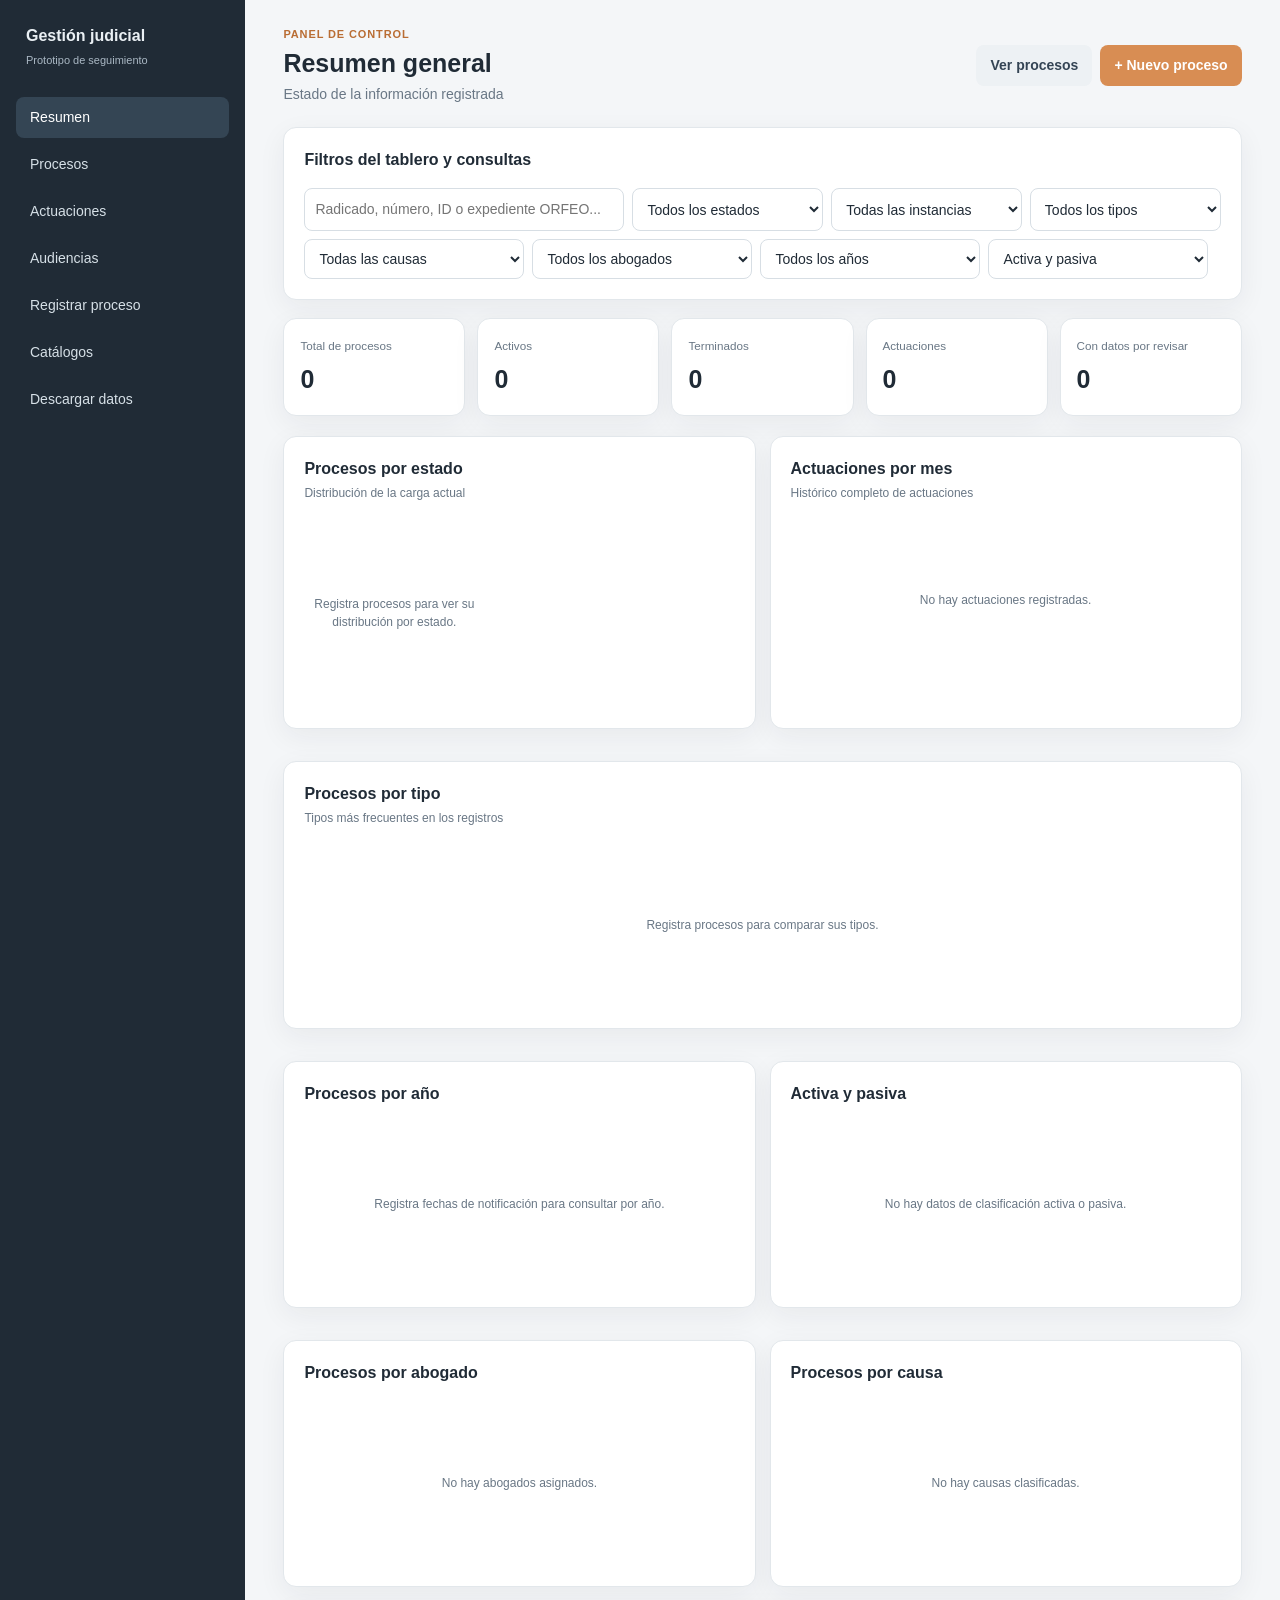
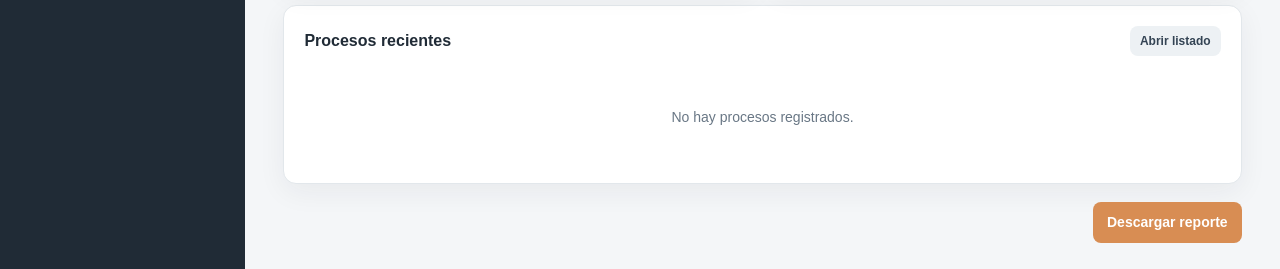
==== commit da46b363: "Avance audiciones" ====
--- a/index.html
+++ b/index.html
@@ -16,7 +16,9 @@
         <button class="active" data-view="dashboard">Resumen</button>
         <button data-view="processes">Procesos</button>
         <button data-view="actions">Actuaciones</button>
-        <button data-view="form">Registrar proceso</button>
+        <button data-view="hearings">Audiencias</button>
+        <button data-view="form" data-admin-only>Registrar proceso</button>
+        <button data-view="catalogs" data-admin-only>Catálogos</button>
         <button data-view="backup">Descargar datos</button>
       </nav>
     </aside>
@@ -27,18 +29,32 @@
           <h1 id="pageTitle">Resumen general</h1>
           <div class="muted" id="pageSubtitle">Estado de la información registrada</div>
         </div>
-        <div class="actions"><button class="secondary" onclick="showView('processOverview')">Ver procesos</button><button
-            onclick="newProcess()">+ Nuevo proceso</button></div>
+        <div class="actions"><div id="userIdentity" class="user-identity hidden"><strong id="userName"></strong><span id="userRole"></span></div><button id="logoutButton" class="secondary small hidden" type="button">Cerrar sesión</button><button class="secondary" onclick="showView('processOverview')">Ver procesos</button><button
+            data-admin-only onclick="newProcess()">+ Nuevo proceso</button></div>
       </header>
       <section id="dashboard" class="view">
         <div class="print-report-title">
           <h1>Reporte general de procesos judiciales</h1>
           <p id="reportDate"></p>
         </div>
+        <div class="panel dashboard-filter-panel">
+          <div class="panel-head"><h2>Filtros del tablero y consultas</h2></div>
+          <div class="toolbar filters">
+            <input id="dashboardSearch" placeholder="Radicado, número, ID o expediente ORFEO..." oninput="syncFilter('query', this.value)">
+            <select id="dashboardFilterState" onchange="syncFilter('state', this.value)"><option value="">Todos los estados</option><option>Activo</option><option>Terminado</option></select>
+            <select id="dashboardFilterInstance" onchange="syncFilter('instance', this.value)"><option value="">Todas las instancias</option></select>
+            <select id="dashboardFilterType" onchange="syncFilter('type', this.value)"><option value="">Todos los tipos</option></select>
+            <select id="dashboardFilterCause" onchange="syncFilter('cause', this.value)"><option value="">Todas las causas</option></select>
+            <select id="dashboardFilterLawyer" onchange="syncFilter('lawyer', this.value)"><option value="">Todos los abogados</option></select>
+            <select id="dashboardFilterYear" onchange="syncFilter('year', this.value)"><option value="">Todos los años</option></select>
+            <select id="dashboardFilterQuality" onchange="syncFilter('quality', this.value)"><option value="">Activa y pasiva</option><option>Activa</option><option>Pasiva</option></select>
+          </div>
+        </div>
         <div class="stats">
           <div class="stat"><small>Total de procesos</small><strong id="statTotal">0</strong></div>
           <div class="stat"><small>Activos</small><strong id="statActive">0</strong></div>
           <div class="stat"><small>Terminados</small><strong id="statClosed">0</strong></div>
+          <div class="stat"><small>Actuaciones</small><strong id="statActions">0</strong></div>
           <div class="stat"><small>Con datos por revisar</small><strong id="statIssues">0</strong></div>
         </div>
         <div class="dashboard-charts">
@@ -69,6 +85,10 @@
             </div>
             <div id="typeChart"></div>
           </section>
+          <section class="panel chart-panel" aria-labelledby="yearChartTitle"><div class="panel-head"><h2 id="yearChartTitle">Procesos por año</h2></div><div id="yearChart"></div></section>
+          <section class="panel chart-panel" aria-labelledby="qualityChartTitle"><div class="panel-head"><h2 id="qualityChartTitle">Activa y pasiva</h2></div><div id="qualityChart"></div></section>
+          <section class="panel chart-panel" aria-labelledby="lawyerChartTitle"><div class="panel-head"><h2 id="lawyerChartTitle">Procesos por abogado</h2></div><div id="lawyerChart"></div></section>
+          <section class="panel chart-panel" aria-labelledby="causeChartTitle"><div class="panel-head"><h2 id="causeChartTitle">Procesos por causa</h2></div><div id="causeChart"></div></section>
         </div>
         <div class="panel">
           <div class="panel-head">
@@ -83,13 +103,17 @@
         <div class="panel">
           <div class="panel-head">
             <h2>Listado de procesos</h2>
-            <div class="toolbar"><input id="search" placeholder="Buscar radicado, demandante, abogado..."
-                oninput="renderProcesses()"><select id="filterState" onchange="renderProcesses()">
+            <div class="toolbar filters"><input id="search" placeholder="Buscar radicado, número, ID o expediente ORFEO..."
+                oninput="syncFilter('query', this.value)"><select id="filterState" onchange="syncFilter('state', this.value)">
                 <option value="">Todos los estados</option>
                 <option>Activo</option>
                 <option>Terminado</option>
-                <option>Desvinculado</option>
-              </select></div>
+              </select><select id="filterInstance" onchange="syncFilter('instance', this.value)"><option value="">Todas las instancias</option></select>
+              <select id="filterType" onchange="syncFilter('type', this.value)"><option value="">Todos los tipos</option></select>
+              <select id="filterCause" onchange="syncFilter('cause', this.value)"><option value="">Todas las causas</option></select>
+              <select id="filterLawyer" onchange="syncFilter('lawyer', this.value)"><option value="">Todos los abogados</option></select>
+              <select id="filterYear" onchange="syncFilter('year', this.value)"><option value="">Todos los años</option></select>
+              <select id="filterQuality" onchange="syncFilter('quality', this.value)"><option value="">Activa y pasiva</option><option>Activa</option><option>Pasiva</option></select></div>
           </div>
           <div id="processTable"></div>
         </div>
@@ -116,28 +140,44 @@
           <div id="allActionsTable"></div>
         </div>
       </section>
+      <section id="hearings" class="view hidden">
+        <div class="panel"><div class="panel-head"><h2>Audiencias por sesión</h2></div><div id="allHearingsTable"></div></div>
+      </section>
+      <section id="catalogs" class="view hidden">
+        <div class="panel">
+          <div class="panel-head"><div><h2>Catálogos autorizados</h2><div class="muted">Solo los administradores pueden actualizar estas listas.</div></div></div>
+          <form id="catalogForm" onsubmit="saveCatalog(event)">
+            <div class="field-grid">
+              <div class="field"><label for="catalogCategory">Catálogo</label><select id="catalogCategory"><option value="lawyer">Abogados</option><option value="lawyerLinkType">Tipo de vinculación</option><option value="type">Tipo de proceso</option><option value="cause">Causa</option><option value="hearingType">Tipo de audiencia</option><option value="terminationForm">Forma de terminación</option></select></div>
+              <div class="field full"><label for="catalogValues">Valores (uno por línea)</label><textarea id="catalogValues" required></textarea></div>
+            </div>
+            <div class="form-actions"><span></span><button type="submit">Guardar catálogo</button></div>
+          </form>
+          <div id="catalogSummary" class="action-list"></div>
+        </div>
+      </section>
       <section id="form" class="view hidden">
         <div class="panel">
           <div class="panel-head">
             <div>
               <h2 id="formTitle">Registrar proceso</h2>
-              <div class="muted">Complete la información por etapas. Los campos marcados con * son obligatorios.</div>
+              <div class="muted">Complete la información por etapas. La lista definitiva de campos obligatorios está pendiente de validación jurídica.</div>
             </div><span class="pill" id="editBadge">Nuevo</span>
           </div>
           <div class="steps" id="steps">
             <div class="step active">1. Identificación</div>
             <div class="step">2. Partes y representación</div>
             <div class="step">3. Clasificación judicial</div>
-            <div class="step">4. Pretensiones y actuaciones</div>
+            <div class="step">4. Etapas y seguimiento</div>
             <div class="step">5. Revisión</div>
           </div>
           <form id="processForm" onsubmit="return false">
             <div class="form-step" data-step="0">
               <div class="field-grid">
-                <div class="field"><label>No. corto *</label><input name="shortNo" placeholder="AAAA-NNNNN" required>
+                <div class="field"><label>No. corto</label><input name="shortNo" placeholder="AAAA-NNNNN">
                 </div>
-                <div class="field"><label>Radicado (23 dígitos) *</label><input name="radicado" inputmode="numeric"
-                    maxlength="23" placeholder="Solo números" required></div>
+                <div class="field"><label>Radicado judicial (23 dígitos)</label><input name="radicado" inputmode="numeric"
+                    maxlength="23" pattern="[0-9]{23}" placeholder="Solo números"></div>
                 <div class="field"><label>Radicado actual</label><input name="currentRadicado"></div>
                 <div class="field"><label>ID SIPROJ</label><input name="siproJ"></div>
                 <div class="field"><label>Expediente ORFEO</label><input name="orfeo"></div>
@@ -146,13 +186,13 @@
             </div>
             <div class="form-step hidden" data-step="1">
               <div class="field-grid">
-                <div class="field"><label>Demandante *</label><input name="claimant" required></div>
-                <div class="field"><label>Demandado *</label><input name="defendant" required></div>
+                <div class="field"><label>Demandante</label><input name="claimant"></div>
+                <div class="field"><label>Demandados / entidades (uno por línea)</label><textarea name="defendant"></textarea></div>
                 <div class="field"><label>Área generadora del daño</label><input name="area"></div>
-                <div class="field"><label>Abogado a cargo</label><input name="lawyer"></div>
-                <div class="field"><label>Calidad</label><input name="quality" placeholder="Ej. Activa o pasiva"></div>
-                <div class="field"><label>Tipo de vinculación del abogado</label><input name="lawyerLinkType"
-                    placeholder="Ej. Planta o contratista"></div>
+                <div class="field"><label>Abogado a cargo</label><select name="lawyer" id="lawyerSelect"><option value="">Seleccione</option></select></div>
+                <div class="field"><label>Activa / pasiva</label><select name="quality"><option value="">Seleccione</option><option>Activa</option><option>Pasiva</option></select></div>
+                <div class="field"><label>Tipo de vinculación del abogado</label><select name="lawyerLinkType" id="lawyerLinkTypeSelect"><option value="">Seleccione</option></select></div>
+                <div class="field"><label>Correo de persona asignada (control de acceso)</label><input name="assignedEmail" type="email"></div>
                 <div class="field"><label>Representa</label><select name="represents">
                     <option value="">Seleccione</option>
                     <option>Demandante</option>
@@ -173,20 +213,22 @@
                     <option>Casación</option>
                     <option>Otra</option>
                   </select></div>
-                <div class="field"><label>Tipo de proceso</label><input name="type"
-                    placeholder="Ej. Reparación directa"></div>
+                <div class="field"><label>Tipo de proceso</label><input name="type" list="typeOptions"
+                    placeholder="Ej. Reparación directa"><datalist id="typeOptions"></datalist></div>
                 <div class="field"><label>Despacho judicial inicial</label><input name="court"></div>
                 <div class="field"><label>Despacho de segunda instancia</label><input name="secondCourt"></div>
-                <div class="field"><label>Causa</label><input name="cause"></div>
+                <div class="field"><label>Causa</label><input name="cause" list="causeOptions"><datalist id="causeOptions"></datalist></div>
                 <div class="field"><label>Etapa del proceso</label><input name="stage"
                     placeholder="Etapa procesal actual"></div>
-                <div class="field"><label>Estado del proceso *</label><select name="state" required>
+                <div class="field"><label>Estado del proceso</label><select name="state">
+                    <option value="">Seleccione</option>
                     <option>Activo</option>
                     <option>Terminado</option>
-                    <option>Desvinculado</option>
                   </select></div>
-                <div class="field"><label>Fecha de inicio</label><input name="startDate" type="date"></div>
                 <div class="field"><label>Fecha de terminación</label><input name="endDate" type="date"></div>
+                <div class="field"><label>Forma de terminación</label><input name="terminationForm" list="terminationFormOptions"><datalist id="terminationFormOptions"><option>Sentencia</option><option>Conciliación</option><option>Transacción</option><option>Desvinculación</option><option>Otra</option></datalist></div>
+                <div class="field"><label>Instancia de terminación</label><select name="terminationInstance"><option value="">Seleccione</option><option>Primera</option><option>Segunda</option><option>Única</option><option>Casación</option><option>Otra</option></select></div>
+                <div class="field full"><label>Observaciones de terminación</label><textarea name="terminationNotes"></textarea></div>
               </div>
             </div>
             <div class="form-step hidden" data-step="3">
@@ -201,13 +243,25 @@
                   </select></div>
                 <div class="field"><label>Fecha de notificación de la demanda</label><input name="notificationDate"
                     type="date"></div>
+                <div class="field full"><div id="deadlineNotice" class="notice">La fecha máxima debe registrarse manualmente; el cálculo del término requiere validación jurídica.</div></div>
                 <div class="field"><label>Fecha de contestación de medida cautelar</label><input
                     name="measureResponseDate" type="date"></div>
                 <div class="field"><label>Fecha máxima de contestación de demanda</label><input
                     name="maxDemandResponseDate" type="date"></div>
                 <div class="field"><label>Fecha de contestación de demanda</label><input name="demandResponseDate"
                     type="date"></div>
-                <div class="field"><label>Audiencia inicial</label><input name="initialHearingDate" type="date"></div>
+                <div class="field full">
+                  <label>Audiencias (cada sesión se conserva por separado)</label>
+                  <div class="field-grid">
+                    <div class="field"><input id="hearingType" list="hearingTypeOptions" value="Inicial" aria-label="Tipo de audiencia"><datalist id="hearingTypeOptions"><option>Inicial</option><option>Pruebas</option><option>Otra</option></datalist></div>
+                    <div class="field"><input id="hearingDate" type="date" aria-label="Fecha de audiencia"></div>
+                    <div class="field"><input id="hearingObservation" placeholder="Observación o resultado" aria-label="Observación de audiencia"></div>
+                    <div class="field"><button type="button" class="secondary" onclick="addHearing()">Agregar fecha de audiencia</button></div>
+                  </div>
+                  <div id="hearingList" class="action-list"></div>
+                </div>
+                <div class="field"><label>¿Sentencia anticipada?</label><select name="anticipatedJudgment"><option value="">Seleccione</option><option>No</option><option>Sí</option></select></div>
+                <div class="field full"><div id="judicialFlowNotice" class="notice">Las etapas no aplicables pueden ocultarse temporalmente; los datos registrados se conservan.</div></div>
                 <div class="field full"><label>Pruebas</label><textarea name="evidence"
                     placeholder="Información relacionada con las pruebas"></textarea></div>
                 <div class="field"><label>Fecha de alegatos de conclusión</label><input name="closingArgumentsDate"
@@ -218,8 +272,12 @@
                     name="firstInstanceDecisionSense" placeholder="Ej. Favorable, desfavorable o mixto"></div>
                 <div class="field"><label>Fecha de presentación del recurso</label><input name="appealDate" type="date">
                 </div>
+                <div class="field"><label>Estado del recurso de apelación</label><select name="appealStatus"><option value="">Seleccione</option><option>No presentado</option><option>Presentado en término</option><option>Presentado fuera de término</option></select></div>
+                <div class="field"><label>Fecha del auto que concede la apelación</label><input name="appealGrantedOrderDate" type="date"></div>
+                <div class="field"><label>Fecha del auto que admite la apelación</label><input name="appealAdmittedOrderDate" type="date"></div>
                 <div class="field"><label>Fecha del fallo de segunda instancia</label><input
                     name="secondInstanceDecisionDate" type="date"></div>
+                <div class="field"><label>Sentido del fallo de segunda instancia</label><input name="secondInstanceDecisionSense"></div>
                 <div class="field full"><label>Fallo de segunda instancia</label><textarea
                     name="secondInstanceDecision"></textarea></div>
                 <div class="field full"><label>Observaciones</label><textarea name="notes"></textarea></div>
@@ -257,14 +315,11 @@
         </div>
         <div id="actionList" class="action-list"></div>
         <form id="actionForm" class="action-form" onsubmit="saveAction(event)">
-          <div class="field"><label for="actionDate">Fecha</label><input id="actionDate" type="date" required></div>
-          <div class="field"><label for="actionDescription">Descripción</label><input id="actionDescription" required
-              maxlength="1000" placeholder="Descripción de la actuación"></div>
-          <div class="field"><label for="actionState">Estado del proceso</label><select id="actionState">
-              <option value="Activo">Activo</option>
-              <option value="Terminado">Terminado</option>
-              <option value="Desvinculado">Desvinculado</option>
-            </select></div>
+          <div class="field"><label for="actionDate">Fecha de actuación</label><input id="actionDate" type="date" required></div>
+          <div class="field"><label for="actionType">Tipo</label><select id="actionType"><option>Contestación de demanda</option><option>Contestación de medida cautelar</option><option>Fijación de audiencia</option><option>Traslado para alegatos</option><option>Fallo</option><option>Recurso</option><option>Otra</option></select></div>
+          <div class="field"><label for="actionTitle">Título</label><input id="actionTitle" maxlength="160" placeholder="Resumen corto" required></div>
+          <div class="field"><label for="actionDescription">Descripción</label><textarea id="actionDescription" required maxlength="1000"></textarea></div>
+          <div class="field"><label for="actionState">Estado de la actuación (opcional)</label><select id="actionState"><option value="">Sin estado</option><option>Pendiente</option><option>En trámite</option><option>Completada</option></select></div>
           <button type="submit">Agregar</button>
         </form>
       </section>
--- a/styles.css
+++ b/styles.css
@@ -24,6 +24,82 @@
       font: 14px/1.5 Inter, Segoe UI, Arial, sans-serif
     }
 
+    body.auth-pending {
+      overflow: hidden
+    }
+
+    body.auth-pending .app {
+      display: none
+    }
+
+    .auth-screen {
+      position: fixed;
+      inset: 0;
+      display: grid;
+      place-items: center;
+      padding: 24px;
+      background: var(--bg)
+    }
+
+    .auth-card {
+      width: min(100%, 430px);
+      padding: 38px;
+      border: 1px solid var(--line);
+      border-radius: 18px;
+      background: var(--panel);
+      box-shadow: 0 24px 70px rgba(26, 39, 51, .12);
+      text-align: center
+    }
+
+    .auth-mark {
+      display: grid;
+      width: 54px;
+      height: 54px;
+      margin: 0 auto 18px;
+      place-items: center;
+      border-radius: 15px;
+      background: var(--soft);
+      color: var(--accent2);
+      font-weight: 800
+    }
+
+    .auth-form {
+      display: grid;
+      gap: 10px;
+      margin-top: 20px;
+      text-align: left
+    }
+
+    .auth-form button {
+      width: 100%
+    }
+
+    .auth-spinner {
+      width: 25px;
+      height: 25px;
+      margin: 22px auto 0;
+      border: 3px solid var(--line);
+      border-top-color: var(--accent);
+      border-radius: 50%;
+      animation: auth-spin .8s linear infinite
+    }
+
+    @keyframes auth-spin {
+      to { transform: rotate(360deg) }
+    }
+
+    .user-identity {
+      display: grid;
+      gap: 2px;
+      color: var(--muted);
+      font-size: 11px
+    }
+
+    .user-identity strong {
+      color: var(--text);
+      font-size: 12px
+    }
+
     button,
     input,
     select,
@@ -148,7 +224,7 @@
 
     .stats {
       display: grid;
-      grid-template-columns: repeat(4, minmax(0, 1fr));
+      grid-template-columns: repeat(5, minmax(0, 1fr));
       gap: 12px;
       margin-bottom: 20px
     }
@@ -395,8 +471,32 @@
       flex-wrap: wrap
     }
 
+    .filters select {
+      min-width: 145px
+    }
+
     .toolbar input {
       min-width: 210px
+    }
+
+    .dashboard-filter-panel #dashboardSearch {
+      width: min(100%, 320px);
+      min-width: 0
+    }
+
+    .dashboard-filter-panel .filters select {
+      flex: 1 1 175px;
+      max-width: 220px
+    }
+
+    #processes #search {
+      width: min(100%, 320px);
+      min-width: 0
+    }
+
+    #processes .filters select {
+      flex: 1 1 175px;
+      max-width: 220px
     }
 
     .field-grid {
@@ -608,6 +708,13 @@
       margin-bottom: 14px
     }
 
+    .deadline-alert {
+      margin-top: 5px;
+      color: #9a3e25;
+      font-size: 11px;
+      font-weight: 650
+    }
+
     .actions-list {
       display: grid;
       gap: 10px
@@ -847,7 +954,7 @@
 
     .action-form {
       display: grid;
-      grid-template-columns: 150px minmax(170px, 1fr) 170px auto;
+      grid-template-columns: 150px 180px minmax(170px, 1fr) minmax(170px, 1fr);
       gap: 8px;
       align-items: end
     }
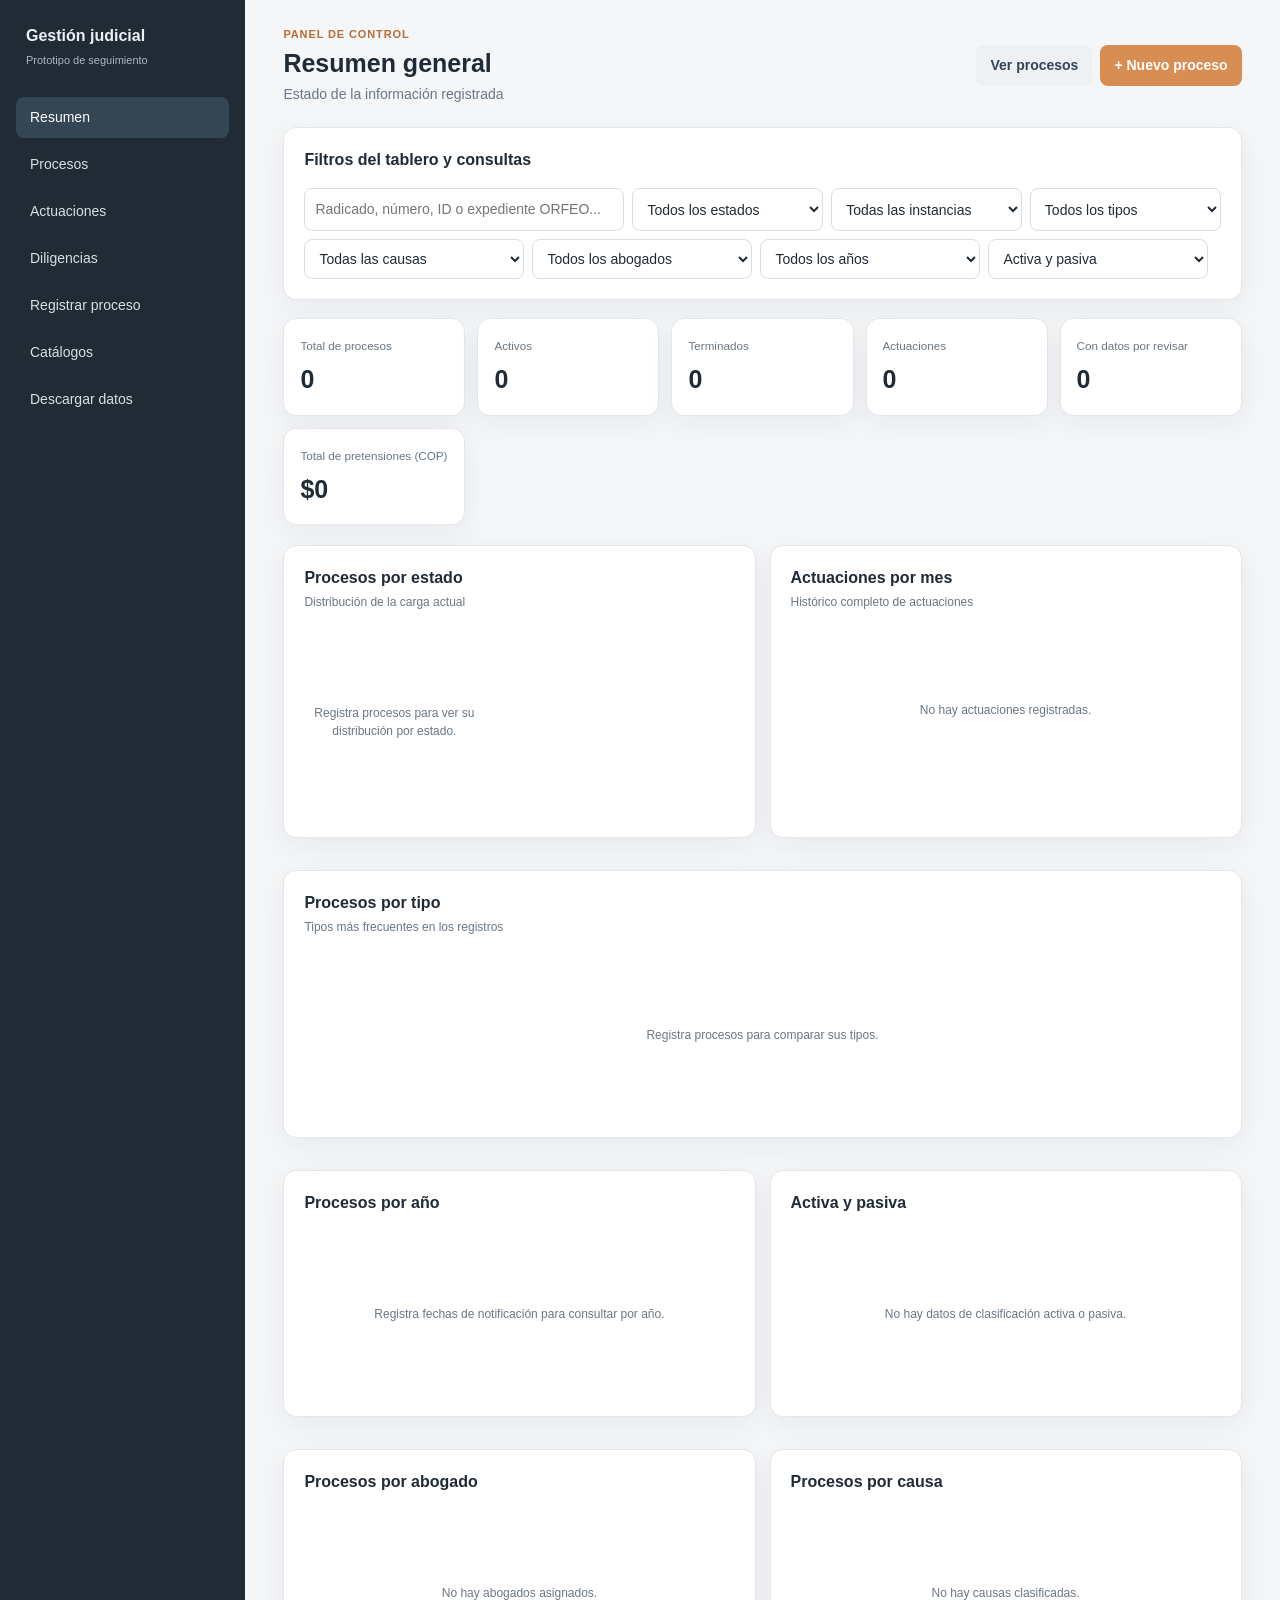
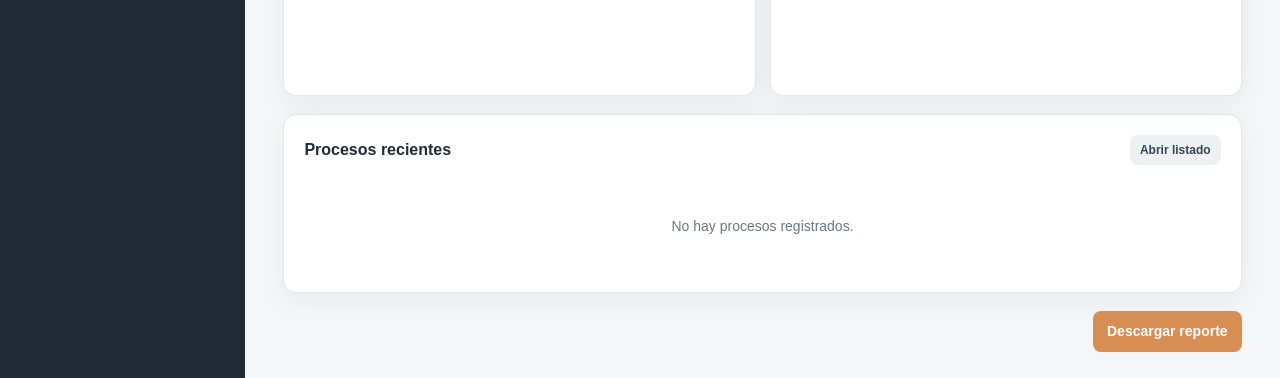
==== commit 5ca37163: "Formatos de descaraga" ====
--- a/index.html
+++ b/index.html
@@ -16,7 +16,7 @@
         <button class="active" data-view="dashboard">Resumen</button>
         <button data-view="processes">Procesos</button>
         <button data-view="actions">Actuaciones</button>
-        <button data-view="hearings">Audiencias</button>
+        <button data-view="hearings">Diligencias</button>
         <button data-view="form" data-admin-only>Registrar proceso</button>
         <button data-view="catalogs" data-admin-only>Catálogos</button>
         <button data-view="backup">Descargar datos</button>
@@ -56,6 +56,7 @@
           <div class="stat"><small>Terminados</small><strong id="statClosed">0</strong></div>
           <div class="stat"><small>Actuaciones</small><strong id="statActions">0</strong></div>
           <div class="stat"><small>Con datos por revisar</small><strong id="statIssues">0</strong></div>
+          <div class="stat"><small>Total de pretensiones (COP)</small><strong id="statClaims">$0</strong></div>
         </div>
         <div class="dashboard-charts">
           <section class="panel chart-panel" aria-labelledby="stateChartTitle">
@@ -100,9 +101,15 @@
         <div class="dashboard-footer"><button type="button" onclick="downloadReport()">Descargar reporte</button></div>
       </section>
       <section id="processes" class="view hidden">
-        <div class="panel">
-          <div class="panel-head">
-            <h2>Listado de procesos</h2>
+        <div class="panel" id="assignedProcessesPanel">
+          <div class="panel-head">
+            <div><h2>Procesos asignados en primera instancia</h2><div class="muted">Procesos cuya responsabilidad corresponde al usuario actual.</div></div>
+          </div>
+          <div id="assignedProcessesTable"></div>
+        </div>
+        <div class="panel">
+          <div class="panel-head">
+            <h2>Procesos generales</h2>
             <div class="toolbar filters"><input id="search" placeholder="Buscar radicado, número, ID o expediente ORFEO..."
                 oninput="syncFilter('query', this.value)"><select id="filterState" onchange="syncFilter('state', this.value)">
                 <option value="">Todos los estados</option>
@@ -137,18 +144,28 @@
             <div class="toolbar"><input id="actionsSearch" placeholder="Buscar actuación, proceso o radicado..."
                 oninput="renderActions()"></div>
           </div>
+          <div class="actions"><button type="button" class="secondary" onclick="downloadActionsReport()">Descargar actuaciones seleccionadas (PDF)</button></div>
           <div id="allActionsTable"></div>
         </div>
       </section>
       <section id="hearings" class="view hidden">
-        <div class="panel"><div class="panel-head"><h2>Audiencias por sesión</h2></div><div id="allHearingsTable"></div></div>
+        <div class="panel">
+          <div class="panel-head"><h2>Diligencias por sesión</h2></div>
+          <div class="toolbar filters">
+            <input id="hearingsSearch" type="search" placeholder="Buscar proceso, radicado, tipo o comentario..." oninput="renderHearingsTable()">
+            <select id="hearingTypeFilter" onchange="renderHearingsTable()"><option value="">Todos los tipos</option></select>
+            <label>Desde <input id="hearingFromFilter" type="date" onchange="renderHearingsTable()"></label>
+            <label>Hasta <input id="hearingToFilter" type="date" onchange="renderHearingsTable()"></label>
+          </div>
+          <div id="allHearingsTable"></div>
+        </div>
       </section>
       <section id="catalogs" class="view hidden">
         <div class="panel">
           <div class="panel-head"><div><h2>Catálogos autorizados</h2><div class="muted">Solo los administradores pueden actualizar estas listas.</div></div></div>
           <form id="catalogForm" onsubmit="saveCatalog(event)">
             <div class="field-grid">
-              <div class="field"><label for="catalogCategory">Catálogo</label><select id="catalogCategory"><option value="lawyer">Abogados</option><option value="lawyerLinkType">Tipo de vinculación</option><option value="type">Tipo de proceso</option><option value="cause">Causa</option><option value="hearingType">Tipo de audiencia</option><option value="terminationForm">Forma de terminación</option></select></div>
+              <div class="field"><label for="catalogCategory">Catálogo</label><select id="catalogCategory"><option value="lawyer">Abogados</option><option value="lawyerLinkType">Tipo de vinculación</option><option value="type">Tipo de proceso</option><option value="cause">Causa</option><option value="stage">Etapa del proceso</option><option value="state">Estado del proceso</option><option value="area">Área generadora del daño</option><option value="hearingType">Tipo de diligencia</option><option value="terminationForm">Forma de terminación</option></select></div>
               <div class="field full"><label for="catalogValues">Valores (uno por línea)</label><textarea id="catalogValues" required></textarea></div>
             </div>
             <div class="form-actions"><span></span><button type="submit">Guardar catálogo</button></div>
@@ -161,51 +178,49 @@
           <div class="panel-head">
             <div>
               <h2 id="formTitle">Registrar proceso</h2>
-              <div class="muted">Complete la información por etapas. La lista definitiva de campos obligatorios está pendiente de validación jurídica.</div>
-            </div><span class="pill" id="editBadge">Nuevo</span>
+              <div class="muted">Complete la información por etapas. Los campos obligatorios se validan según el perfil.</div>
+            </div><div class="actions"><span class="pill" id="editBadge">Nuevo</span><button type="button" class="secondary small" onclick="downloadProcessPdf()">Descargar vista general PDF</button></div>
           </div>
           <div class="steps" id="steps">
             <div class="step active">1. Identificación</div>
             <div class="step">2. Partes y representación</div>
             <div class="step">3. Clasificación judicial</div>
-            <div class="step">4. Etapas y seguimiento</div>
-            <div class="step">5. Revisión</div>
+            <div class="step">4. Seguimiento y revisión</div>
           </div>
           <form id="processForm" onsubmit="return false">
             <div class="form-step" data-step="0">
               <div class="field-grid">
-                <div class="field"><label>No. corto</label><input name="shortNo" placeholder="AAAA-NNNNN">
+                <div class="field"><label>No. corto</label><input name="shortNo" placeholder="AAAA-NNNNN" data-admin-required>
                 </div>
                 <div class="field"><label>Radicado judicial (23 dígitos)</label><input name="radicado" inputmode="numeric"
-                    maxlength="23" pattern="[0-9]{23}" placeholder="Solo números"></div>
-                <div class="field"><label>Radicado actual</label><input name="currentRadicado"></div>
+                    maxlength="23" pattern="[0-9]{23}" placeholder="Solo números" data-admin-required></div>
+                <div class="field"><label for="radicadoDigitCount">Dígitos del radicado judicial</label><input id="radicadoDigitCount" value="0 / 23" readonly aria-live="polite"></div>
+                <div class="field"><label>Radicado actual</label><input name="currentRadicado" data-admin-required></div>
                 <div class="field"><label>ID SIPROJ</label><input name="siproJ"></div>
                 <div class="field"><label>Expediente ORFEO</label><input name="orfeo"></div>
-                <div class="field"><label>Cédulas / identificadores</label><input name="ids"></div>
+                <div class="field"><label>Cédulas / identificadores</label><input name="ids" data-admin-required></div>
+                <div class="field"><label>Cédula / identificación del demandante</label><input name="claimantId"></div>
+                <div class="field"><label>Demandante</label><input name="claimant" data-admin-required></div>
               </div>
             </div>
             <div class="form-step hidden" data-step="1">
               <div class="field-grid">
-                <div class="field"><label>Demandante</label><input name="claimant"></div>
-                <div class="field"><label>Demandados / entidades (uno por línea)</label><textarea name="defendant"></textarea></div>
-                <div class="field"><label>Área generadora del daño</label><input name="area"></div>
-                <div class="field"><label>Abogado a cargo</label><select name="lawyer" id="lawyerSelect"><option value="">Seleccione</option></select></div>
-                <div class="field"><label>Activa / pasiva</label><select name="quality"><option value="">Seleccione</option><option>Activa</option><option>Pasiva</option></select></div>
+                <div class="process-identity" id="claimantIdentity"><strong>Demandante</strong><span>Ingrese el nombre y la identificación en la sección de identificación.</span></div>
+                <div class="field"><label>Demandados / entidades (uno por línea)</label><textarea name="defendant" data-admin-required></textarea></div>
+                <div class="field"><label>Área generadora del daño</label><select name="area"><option value="">Seleccione</option></select></div>
+                <div class="field"><label>Abogado a cargo</label><select name="lawyer" id="lawyerSelect" data-admin-required><option value="">Seleccione</option></select></div>
+                <div class="field"><label>Activa / pasiva</label><select name="quality" data-admin-required><option value="">Seleccione</option><option>Activa</option><option>Pasiva</option></select></div>
                 <div class="field"><label>Tipo de vinculación del abogado</label><select name="lawyerLinkType" id="lawyerLinkTypeSelect"><option value="">Seleccione</option></select></div>
-                <div class="field"><label>Correo de persona asignada (control de acceso)</label><input name="assignedEmail" type="email"></div>
-                <div class="field"><label>Representa</label><select name="represents">
+                <div class="field"><label>Calidad</label><select name="represents" data-admin-required>
                     <option value="">Seleccione</option>
-                    <option>Demandante</option>
-                    <option>Demandado</option>
                     <option>Representa</option>
-                    <option>Ambas partes</option>
-                    <option>No informado</option>
+                    <option>Representado</option>
                   </select></div>
               </div>
             </div>
             <div class="form-step hidden" data-step="2">
               <div class="field-grid">
-                <div class="field"><label>Instancia del proceso</label><select name="instance">
+                <div class="field"><label>Instancia del proceso</label><select name="instance" data-admin-required>
                     <option value="">Seleccione</option>
                     <option>Primera</option>
                     <option>Segunda</option>
@@ -213,20 +228,19 @@
                     <option>Casación</option>
                     <option>Otra</option>
                   </select></div>
-                <div class="field"><label>Tipo de proceso</label><input name="type" list="typeOptions"
-                    placeholder="Ej. Reparación directa"><datalist id="typeOptions"></datalist></div>
-                <div class="field"><label>Despacho judicial inicial</label><input name="court"></div>
-                <div class="field"><label>Despacho de segunda instancia</label><input name="secondCourt"></div>
+                <div class="field"><label>Tipo de proceso</label><select name="type" id="processTypeSelect" data-admin-required><option value="">Seleccione</option></select></div>
+                <div class="field"><label>Despacho judicial inicial</label><input name="court" data-admin-required></div>
+                <div class="field"><label>Despacho de segunda instancia</label><input name="secondCourt" data-second-instance></div>
                 <div class="field"><label>Causa</label><input name="cause" list="causeOptions"><datalist id="causeOptions"></datalist></div>
-                <div class="field"><label>Etapa del proceso</label><input name="stage"
-                    placeholder="Etapa procesal actual"></div>
-                <div class="field"><label>Estado del proceso</label><select name="state">
+                <div class="field"><label>Etapa del proceso</label><select name="stage"><option value="">Seleccione</option></select></div>
+                <div class="field"><label>¿Presenta medida cautelar?</label><select name="cautelar" data-admin-required>
                     <option value="">Seleccione</option>
-                    <option>Activo</option>
-                    <option>Terminado</option>
+                    <option>Sí</option>
+                    <option>No</option>
                   </select></div>
+                <div class="field"><label>Estado del proceso</label><select name="state"><option value="">Seleccione</option><option>Activo</option><option>Terminado</option></select></div>
                 <div class="field"><label>Fecha de terminación</label><input name="endDate" type="date"></div>
-                <div class="field"><label>Forma de terminación</label><input name="terminationForm" list="terminationFormOptions"><datalist id="terminationFormOptions"><option>Sentencia</option><option>Conciliación</option><option>Transacción</option><option>Desvinculación</option><option>Otra</option></datalist></div>
+                <div class="field"><label>Forma de terminación</label><select name="terminationForm"><option value="">Seleccione</option></select></div>
                 <div class="field"><label>Instancia de terminación</label><select name="terminationInstance"><option value="">Seleccione</option><option>Primera</option><option>Segunda</option><option>Única</option><option>Casación</option><option>Otra</option></select></div>
                 <div class="field full"><label>Observaciones de terminación</label><textarea name="terminationNotes"></textarea></div>
               </div>
@@ -234,63 +248,68 @@
             <div class="form-step hidden" data-step="3">
               <div class="field-grid">
                 <div class="field full"><label>Pretensión / asunto</label><textarea name="claim"></textarea></div>
-                <div class="field"><label>Valor de las pretensiones (COP)</label><input name="amount" type="number"
+                <div class="field"><label>Valor de las pretensiones de primera instancia (COP, sin separadores)</label><input name="amount" type="number"
                     min="0" step="1" placeholder="Ej. 150000000"></div>
-                <div class="field"><label>¿Presenta medida cautelar?</label><select name="cautelar">
-                    <option>No informado</option>
-                    <option>Sí</option>
-                    <option>No</option>
-                  </select></div>
+                <div class="field"><label>Pretensión del recurso (COP, sin separadores)</label><input name="appealAmount" type="number" min="0" step="1"></div>
                 <div class="field"><label>Fecha de notificación de la demanda</label><input name="notificationDate"
-                    type="date"></div>
+                    type="date" data-admin-required></div>
                 <div class="field full"><div id="deadlineNotice" class="notice">La fecha máxima debe registrarse manualmente; el cálculo del término requiere validación jurídica.</div></div>
-                <div class="field"><label>Fecha de contestación de medida cautelar</label><input
-                    name="measureResponseDate" type="date"></div>
+                <div class="field"><label>Fecha máxima de contestación de medida cautelar</label><input name="maxMeasureResponseDate" type="date" data-measure-field></div>
+                <div class="field"><label>Fecha de contestación de medida cautelar</label><input name="measureResponseDate" type="date" data-measure-field></div>
                 <div class="field"><label>Fecha máxima de contestación de demanda</label><input
                     name="maxDemandResponseDate" type="date"></div>
                 <div class="field"><label>Fecha de contestación de demanda</label><input name="demandResponseDate"
                     type="date"></div>
+                <div class="section-heading">Seguimiento de diligencias y comité de conciliación</div>
                 <div class="field full">
-                  <label>Audiencias (cada sesión se conserva por separado)</label>
+                  <label>Diligencias (cada sesión se conserva por separado)</label>
                   <div class="field-grid">
-                    <div class="field"><input id="hearingType" list="hearingTypeOptions" value="Inicial" aria-label="Tipo de audiencia"><datalist id="hearingTypeOptions"><option>Inicial</option><option>Pruebas</option><option>Otra</option></datalist></div>
-                    <div class="field"><input id="hearingDate" type="date" aria-label="Fecha de audiencia"></div>
-                    <div class="field"><input id="hearingObservation" placeholder="Observación o resultado" aria-label="Observación de audiencia"></div>
-                    <div class="field"><button type="button" class="secondary" onclick="addHearing()">Agregar fecha de audiencia</button></div>
+                    <div class="field"><label for="hearingType">Tipo de diligencia</label><select id="hearingType"><option value="">Seleccione</option></select></div>
+                    <div class="field"><label for="hearingDate">Fecha de diligencia</label><input id="hearingDate" type="date"></div>
+                    <div class="field"><label for="hearingObservation">Observación o resultado</label><input id="hearingObservation"></div>
+                    <div class="field"><label for="hearingSessionNumber">Número de sesión</label><input id="hearingSessionNumber" type="number" min="1" step="1"></div>
+                    <div class="field"><button type="button" class="secondary" onclick="addHearing()">Agregar diligencia</button></div>
                   </div>
                   <div id="hearingList" class="action-list"></div>
                 </div>
+                <div class="field"><label>Fecha de pronunciamiento del comité de conciliación</label><input name="committeePronouncementDate" type="date"></div>
+                <div class="field"><label>Número de sesión del comité</label><input name="committeeSessionNumber" type="text"></div>
+                <div class="field full"><label>Comentario del comité de conciliación</label><textarea name="committeeNotes" placeholder="Indique si existe pronunciamiento y agregue comentarios"></textarea></div>
+                <div class="section-heading">Primera instancia y fechas máximas</div>
                 <div class="field"><label>¿Sentencia anticipada?</label><select name="anticipatedJudgment"><option value="">Seleccione</option><option>No</option><option>Sí</option></select></div>
                 <div class="field full"><div id="judicialFlowNotice" class="notice">Las etapas no aplicables pueden ocultarse temporalmente; los datos registrados se conservan.</div></div>
                 <div class="field full"><label>Pruebas</label><textarea name="evidence"
                     placeholder="Información relacionada con las pruebas"></textarea></div>
                 <div class="field"><label>Fecha de alegatos de conclusión</label><input name="closingArgumentsDate"
                     type="date"></div>
+                <div class="field"><label>Fecha máxima de alegatos de conclusión</label><input name="maxClosingArgumentsDate" type="date"></div>
                 <div class="field"><label>Fecha de fallo de primera instancia</label><input
                     name="firstInstanceDecisionDate" type="date"></div>
                 <div class="field"><label>Sentido del fallo de primera instancia</label><input
                     name="firstInstanceDecisionSense" placeholder="Ej. Favorable, desfavorable o mixto"></div>
                 <div class="field"><label>Fecha de presentación del recurso</label><input name="appealDate" type="date">
                 </div>
+                <div class="field"><label>Fecha máxima para presentar el recurso</label><input name="maxAppealDate" type="date"></div>
                 <div class="field"><label>Estado del recurso de apelación</label><select name="appealStatus"><option value="">Seleccione</option><option>No presentado</option><option>Presentado en término</option><option>Presentado fuera de término</option></select></div>
-                <div class="field"><label>Fecha del auto que concede la apelación</label><input name="appealGrantedOrderDate" type="date"></div>
-                <div class="field"><label>Fecha del auto que admite la apelación</label><input name="appealAdmittedOrderDate" type="date"></div>
+                <div class="field"><label>Fecha del auto que concede la apelación</label><input name="appealGrantedOrderDate" type="date" data-second-instance></div>
+                <div class="field"><label>Fecha del auto que admite la apelación</label><input name="appealAdmittedOrderDate" type="date" data-second-instance></div>
                 <div class="field"><label>Fecha del fallo de segunda instancia</label><input
-                    name="secondInstanceDecisionDate" type="date"></div>
-                <div class="field"><label>Sentido del fallo de segunda instancia</label><input name="secondInstanceDecisionSense"></div>
+                    name="secondInstanceDecisionDate" type="date" data-second-instance></div>
+                <div class="field"><label>Sentido del fallo de segunda instancia</label><input name="secondInstanceDecisionSense" data-second-instance></div>
                 <div class="field full"><label>Fallo de segunda instancia</label><textarea
-                    name="secondInstanceDecision"></textarea></div>
+                    name="secondInstanceDecision" data-second-instance></textarea></div>
+                <div class="section-heading">Fechas y revisión final</div>
+                <div class="field"><label>Fecha máxima del anuncio del recurso</label><input name="maxAppealAnnouncementDate" type="date"></div>
                 <div class="field full"><label>Observaciones</label><textarea name="notes"></textarea></div>
-              </div>
-            </div>
-            <div class="form-step hidden" data-step="4">
-              <div id="reviewBox" class="notice">Revise la información antes de guardar.</div>
-              <div class="field"><label><input type="checkbox" id="confirmData" style="width:auto"> Confirmo que revisé
+                <div class="section-heading">Revisión</div>
+                <div class="field full"><div id="reviewBox" class="notice">Revise la información antes de guardar.</div></div>
+                <div class="field full"><label><input type="checkbox" id="confirmData" style="width:auto"> Confirmo que revisé
                   los datos ingresados.</label></div>
+              </div>
             </div>
             <div class="form-actions"><button type="button" class="secondary" id="prevBtn"
                 onclick="moveStep(-1)">Anterior</button>
-              <div><button type="button" class="secondary" onclick="showView('processes')">Cancelar</button> <button
+              <div><button type="button" class="secondary" onclick="cancelProcess()">Cancelar</button> <button
                   type="button" id="nextBtn" onclick="moveStep(1)">Siguiente</button><button type="button" id="saveBtn"
                   class="hidden" onclick="saveProcess()">Guardar proceso</button></div>
             </div>
@@ -300,7 +319,29 @@
       <section id="backup" class="view hidden">
         <div class="panel">
           <h2>Descargar datos</h2>
-          <div class="actions"><button type="button" onclick="exportExcel()">Descargar Excel</button></div>
+          <div class="muted">Descarga la base de procesos registrados en la sección Procesos. Elige las columnas por grupo o usa un atajo, y selecciona los procesos que deseas incluir. Si no marcas procesos, se exportarán los que coincidan con los filtros generales.</div>
+          <section class="panel enhancement-box">
+            <h3>Columnas del reporte</h3>
+            <div class="toolbar filters">
+              <input id="exportColumnSearch" type="search" placeholder="Buscar columna" oninput="filterExportColumns()">
+              <button type="button" class="secondary" onclick="applyExportPreset('all')">Todas</button>
+              <button type="button" class="secondary" onclick="applyExportPreset('essential')">Esenciales</button>
+              <button type="button" class="secondary" onclick="applyExportPreset('none')">Ninguna</button>
+            </div>
+            <p id="exportColumnSummary" class="muted" aria-live="polite"></p>
+            <div id="exportColumnChoices" class="export-groups"></div>
+          </section>
+          <section class="panel enhancement-box">
+            <h3>Buscar y seleccionar procesos</h3>
+            <div class="toolbar filters">
+              <input id="exportRecordSearch" type="search" placeholder="Buscar por No. corto, radicado, demandante, demandado, abogado o ID" oninput="refreshExportRecordChoices()">
+              <button type="button" class="secondary" onclick="selectVisibleExportRecords(true)">Seleccionar resultados</button>
+              <button type="button" class="secondary" onclick="selectVisibleExportRecords(false)">Desmarcar resultados</button>
+            </div>
+            <p id="exportRecordSummary" class="muted" aria-live="polite"></p>
+            <div id="exportRecordChoices" class="selector-grid"></div>
+          </section>
+          <div class="actions"><button type="button" onclick="exportExcel()">Descargar reporte Excel</button></div>
         </div>
       </section>
     </main>
@@ -316,10 +357,11 @@
         <div id="actionList" class="action-list"></div>
         <form id="actionForm" class="action-form" onsubmit="saveAction(event)">
           <div class="field"><label for="actionDate">Fecha de actuación</label><input id="actionDate" type="date" required></div>
-          <div class="field"><label for="actionType">Tipo</label><select id="actionType"><option>Contestación de demanda</option><option>Contestación de medida cautelar</option><option>Fijación de audiencia</option><option>Traslado para alegatos</option><option>Fallo</option><option>Recurso</option><option>Otra</option></select></div>
+          <div class="field"><label for="actionType">Tipo</label><select id="actionType"><option>Contestación de demanda</option><option>Contestación de medida cautelar</option><option>Programación de diligencia</option><option>Traslado para alegatos</option><option>Fallo</option><option>Recurso</option><option>Otra</option></select></div>
           <div class="field"><label for="actionTitle">Título</label><input id="actionTitle" maxlength="160" placeholder="Resumen corto" required></div>
           <div class="field"><label for="actionDescription">Descripción</label><textarea id="actionDescription" required maxlength="1000"></textarea></div>
-          <div class="field"><label for="actionState">Estado de la actuación (opcional)</label><select id="actionState"><option value="">Sin estado</option><option>Pendiente</option><option>En trámite</option><option>Completada</option></select></div>
+          <div class="field"><label for="actionDueDate">Fecha de vencimiento</label><input id="actionDueDate" type="date" required></div>
+          <div class="field"><label for="actionState">Estado de la actuación</label><select id="actionState"><option value="">Sin estado</option><option>Pendiente</option><option>En trámite</option><option>Completada</option><option>Terminada</option></select></div>
           <button type="submit">Agregar</button>
         </form>
       </section>
--- a/styles.css
+++ b/styles.css
@@ -224,7 +224,7 @@
 
     .stats {
       display: grid;
-      grid-template-columns: repeat(5, minmax(0, 1fr));
+      grid-template-columns: repeat(auto-fit, minmax(150px, 1fr));
       gap: 12px;
       margin-bottom: 20px
     }
@@ -587,6 +587,10 @@
       overflow: auto
     }
 
+    .table-wrap input[type="checkbox"] {
+      width: auto
+    }
+
     .table-summary {
       color: var(--muted);
       font-size: 12px;
@@ -966,6 +970,98 @@
       gap: 12px
     }
 
+    .enhancement-box {
+      border: 1px solid var(--line);
+      border-radius: 10px;
+      padding: 14px;
+      margin: 12px 0;
+      background: var(--panel)
+    }
+
+    .enhancement-box h3 {
+      margin: 0 0 10px;
+      font-size: 15px
+    }
+
+    .selector-grid {
+      display: grid;
+      grid-template-columns: repeat(auto-fit, minmax(220px, 1fr));
+      gap: 8px;
+      max-height: 300px;
+      overflow: auto;
+      padding: 8px 0
+    }
+
+    .selector-grid label {
+      display: flex;
+      gap: 8px;
+      align-items: flex-start;
+      font-size: 12px
+    }
+
+    .selector-grid input {
+      width: auto;
+      margin-top: 3px
+    }
+
+    .export-groups {
+      display: grid;
+      gap: 8px
+    }
+
+    .export-group {
+      border: 1px solid var(--line);
+      border-radius: 8px;
+      padding: 8px 12px
+    }
+
+    .export-group summary {
+      display: flex;
+      justify-content: space-between;
+      align-items: center;
+      gap: 12px;
+      cursor: pointer
+    }
+
+    .export-group summary label {
+      display: flex;
+      gap: 8px;
+      align-items: center
+    }
+
+    .export-group summary input {
+      width: auto
+    }
+
+    .export-group .selector-grid {
+      max-height: none
+    }
+
+    .required-indicator {
+      color: var(--danger);
+      font-weight: 700
+    }
+
+    .section-heading {
+      grid-column: 1 / -1;
+      margin: 12px 0 0;
+      padding-bottom: 6px;
+      border-bottom: 1px solid var(--line);
+      color: var(--blue);
+      font-size: 14px
+    }
+
+    .process-identity {
+      grid-column: 1 / -1;
+      padding: 11px 13px;
+      border-radius: 8px;
+      background: #f3f6f8
+    }
+
+    .process-identity strong {
+      display: block
+    }
+
     @media(max-width:560px) {
       .action-form {
         grid-template-columns: 1fr
